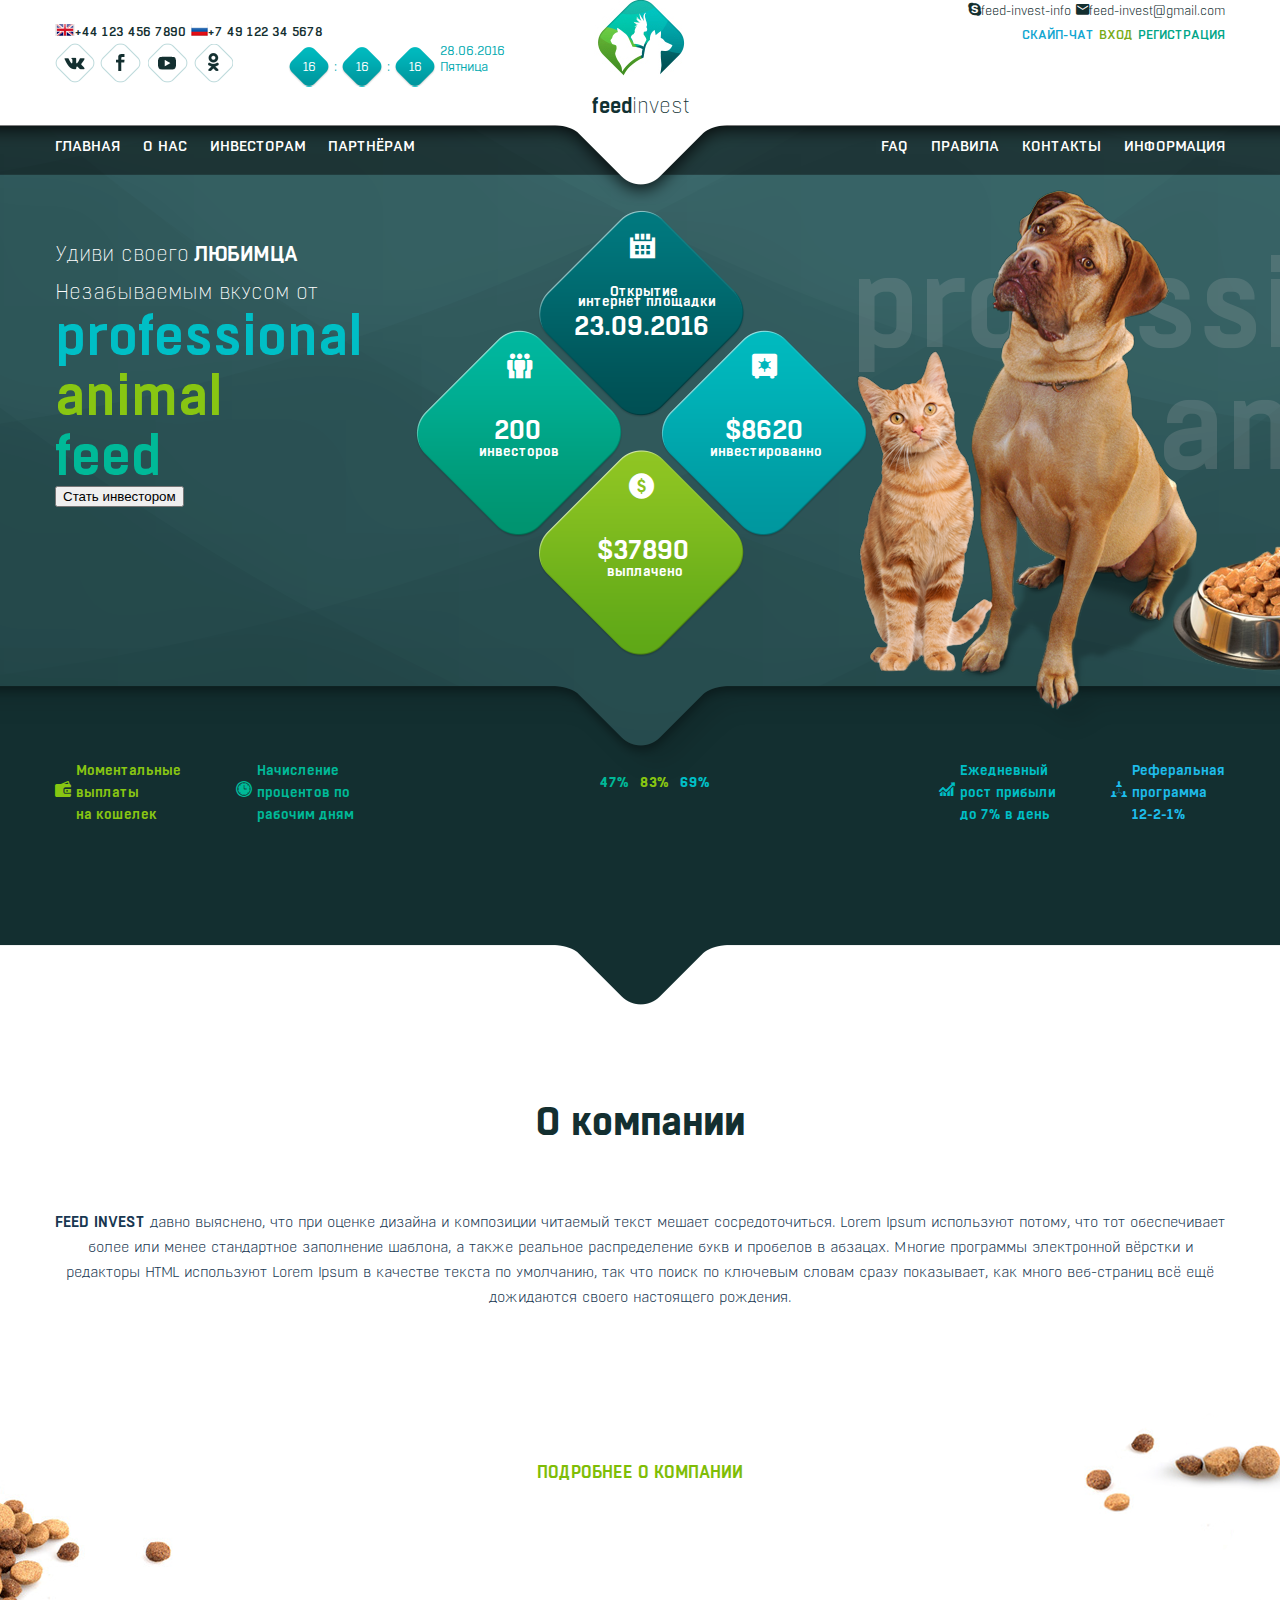
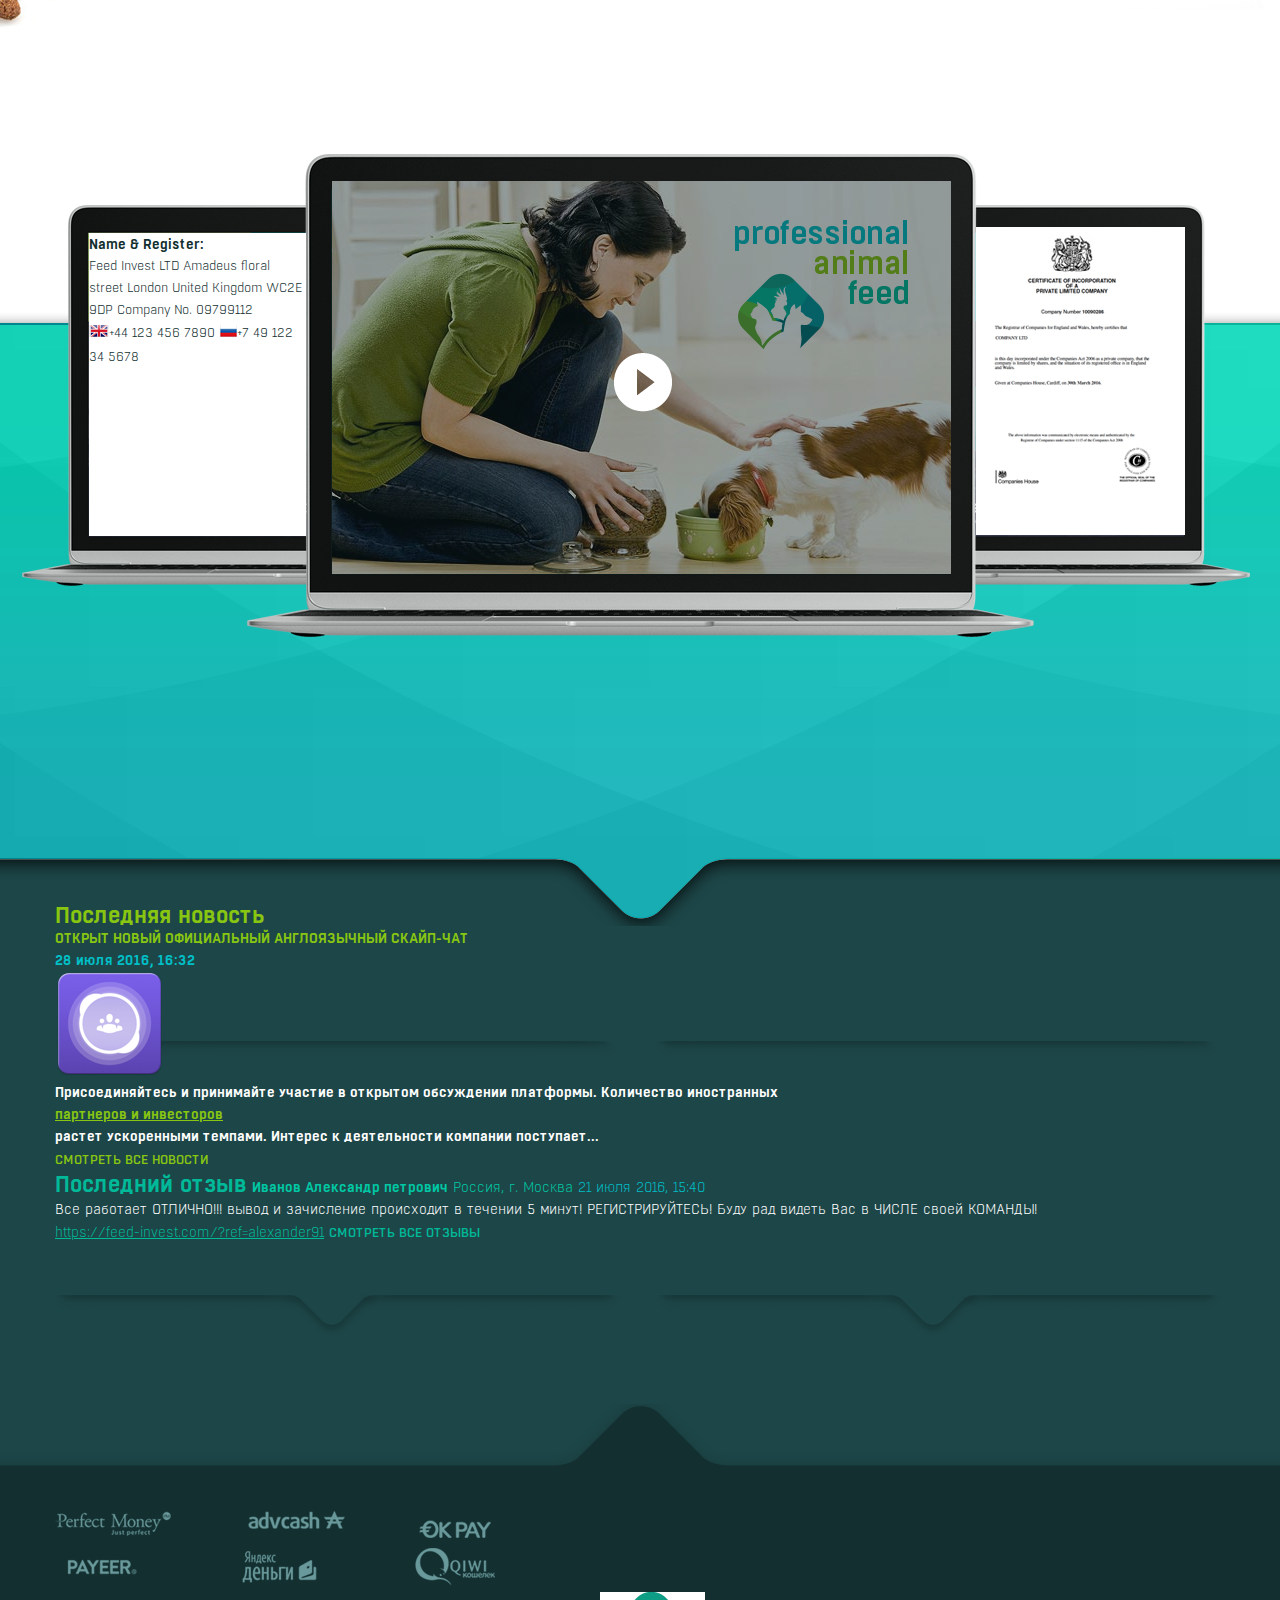
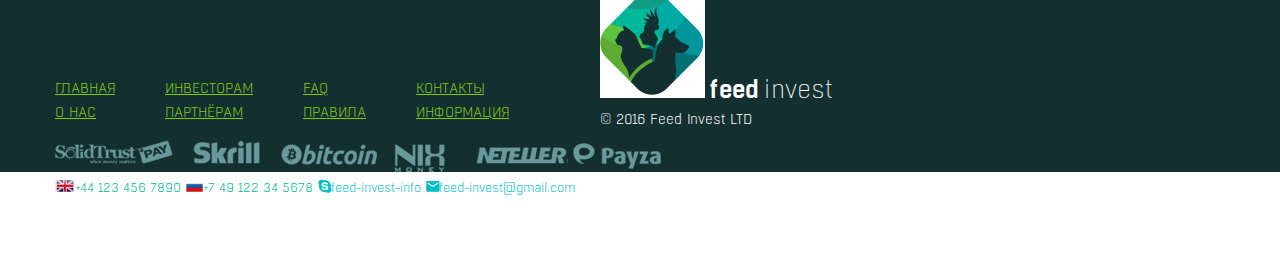
==== main.html @ 6ea27954 "edit png, style.css, main.html" ====
<!DOCTYPE html>
<html lang="ru">
<head>
    <meta charset="UTF-8">
    <title>Главная</title>
    <link rel="stylesheet" href="fonts/stylesheet.css">
    <link rel="stylesheet" href="fonts/icomoon/style.css">
    <link rel="stylesheet" href="css/style.css">
</head>
<body>
<div class="bodyWrap">
    <!--Шапка-->
    <header>
        <div class="backImg" style="background-image: url(img/png/headerback.png)"></div>
        <div class="container">
            <div class="topMenu">
                <div class="left">
                    <div class="contact">
                        <a href="tel:+44 123 456 7890" class="angl"><img src="img/png/lang_03.png" alt="">+44 123 456
                            7890</a>
                        <a href="tel:+7 49 122 34 5678" class="rus"><img src="img/png/lang_05.png" alt="">+7 49 122 34
                            5678</a>
                    </div>
                    <div class="bottom">
                        <div class="social">
                            <a href=""><img src="img/png/widg_03.png" alt="" class="widgVk"></a>
                            <a href=""><img src="img/png/widg_05.png" alt="" class="widgFb"></a>
                            <a href=""><img src="img/png/widg_07.png" alt="" class="widgTube"></a>
                            <a href=""><img src="img/png/widg_09.png" alt="" class="widgOk"></a>
                        </div>
                        <div class="clock">
                            <div class="leftClock">
                                <div class="timeWrapper">
                                    <span>16</span>
                                </div>
                                <span>:</span>
                                <div class="timeWrapper">
                                    <span>16</span>
                                </div>
                                <span>:</span>
                                <div class="timeWrapper">
                                    <span>16</span>
                                </div>
                            </div>
                            <div class="rightClock">
                                <p>28.06.2016</p>
                                <p>Пятница</p>
                            </div>
                        </div>
                        <div class="clear"></div>
                    </div>
                </div>
                <div class="logo">
                    <div class="invisLink">
                        <img src="img/jpeg/logo_header_03.jpg" alt="">
                        <a href="">
                            Главная
                        </a>
                    </div>
                    <p>
                        <span class="fd">feed</span>
                        <span class="inv">invest</span>
                    </p>
                </div>
                <div class="right">
                    <div class="con">
                        <a href="skype:feed-invest-info"><span class="icon-skype"></span>feed-invest-info</a>
                        <a href="email:feed-invest@gmail.com"><span class="icon-email"></span>feed-invest@gmail.com</a>
                    </div>

                    <div class="button">
                        <div class="but1">
                            <a href=""><span class="skyp">СКАЙП-ЧАТ</span></a>
                        </div>
                        <div class="but2">
                            <a href=""><span class="log">ВХОД</span></a>
                        </div>
                        <div class="but3">
                            <a href=""><span class="reg">РЕГИСТРАЦИЯ</span></a>
                        </div>
                    </div>
                </div>
                <div class="clear"></div>
            </div>
            <div class="menu">
                <ul class="menuLeft">
                    <li>
                        <a href="">ГЛАВНАЯ</a>
                    </li>
                    <li>
                        <a href="">О НАС</a>
                    </li>
                    <li>
                        <a href="">ИНВЕСТОРАМ</a>
                    </li>
                    <li>
                        <a href="">ПАРТНЁРАМ</a>
                    </li>
                </ul>
                <ul class="menuRight">
                    <li>
                        <a href="">FAQ</a>
                    </li>
                    <li>
                        <a href="">ПРАВИЛА</a>
                    </li>
                    <li>
                        <a href="">КОНТАКТЫ</a>
                    </li>
                    <li>
                        <a href="">ИНФОРМАЦИЯ</a>
                    </li>
                </ul>
                <div class="clear"></div>
            </div>

        </div>
    </header>
    <!--Блок контента-->
    <div class="content">
        <div class="statistic">
            <div class="backImg1" style="background-image: url(img/png/content_1n.png)"></div>
            <div class="container">
                <div class="label clear">
                    <div class="labelInf">
                        <div class="lab1">
                            <span>Удиви своего</span>
                            <span>ЛЮБИМЦА</span>
                            <p>Незабываемым вкусом от</p>
                        </div>
                        <div class="lab2">
                            <p>professional</p>
                            <p>animal</p>
                            <p>feed</p>
                        </div>
                        <button>Стать инвестором</button>
                        <div class="clear"></div>
                    </div>
                </div>
                <div class="infStat">
                    <div class="open">
                        <span class="icon-calend"></span>
                        <img src="img/png/static2.png" alt="">
                        <span>Открытие</span>
                        <span>интернет площадки</span>
                        <span>23.09.2016</span>

                    </div>


                    <div class="inv">
                        <span class="icon-investor"></span>
                        <img src="img/png/static.png" alt="">
                        <span class="inf1">200</span>
                        <span class="inf2">инвесторов</span>
                    </div>
                    <div class="payinv">
                        <span class="icon-invest"></span>
                        <img src="img/png/static3.png" alt="">
                        <span class="inf1">$8620</span>
                        <span class="inf2">инвестированно</span>
                    </div>
                    <div class="payments1">
                        <span class="icon-paid"></span>
                        <img src="img/png/static4.png" alt="">
                        <span class="inf1">$37890</span>
                        <span class="inf2">выплачено</span>
                    </div>
                </div>

                <div class="clear"></div>

            </div>
            <div class="clear"></div>
        </div>
        <div class="infStat2">
            <div class="backImg2" style="background-image: url(img/png/content_2.png)"></div>
            <div class="container">
                <div class="clear">
                    <div class="infLeft">

                        <div class="infL1">
                            <div class="infIcon">
                                <span class="icon-fastPaid"></span></div>
                            <div class="infText"><p class="mom">Моментальные</p>
                                <p class="mom"> выплаты</p>
                                <p class="mom"> на кошелек</p></div>
                        </div>
                        <div class="infL2">
                            <div class="infIcon">
                                <span class="icon-procent"></span></div>
                            <div class="infText">
                                <p class="proc">Начисление
                                <p class="proc"> процентов по
                                <p class="proc"> рабочим дням</p>
                            </div>
                        </div>
                    </div>
                    <div class="infCentr">
                        <div class="cL">
                            <span class="proc1">47%</span>
                            <img src="" alt="">
                        </div>
                        <div class="cC">
                            <span class="proc2">83%</span>
                            <img src="" alt="">
                        </div>
                        <div class="cR">
                            <span class="proc3">69%</span>
                            <img src="" alt="">
                        </div>
                    </div>
                    <div class="infRight">
                        <div class="infR1">
                            <div class="infIcon">
                                <span class="icon-upMon"></span></div>
                            <div class="infText">
                                <p class="rost">Ежедневный</p>
                                <p class="rost">рост прибыли</p>
                                <p class="rost">до 7% в день</p>
                            </div>
                        </div>

                        <div class="infR2">
                            <div class="infIcon">
                                <span class="icon-referal"></span>
                            </div>
                            <div class="infText">
                                <p class="refProg">Реферальная</p>
                                <p class="refProg">программа</p>
                                <p class="refProg">12-2-1%</p>
                            </div>
                        </div>
                    </div>
                </div>
            </div>
        </div>
        <div class="about">
            <div class="backImg3" style="background-image: url(img/png/content_5.png)"></div>
            <div class="container">

                <div class="infKomp">
                    <div class="infLab">
                        <label class="comp">О компании</label>
                    </div>
                    <div class="infNaz">
                        <span>FEED INVEST</span>
                        <span>давно выяснено, что при оценке дизайна и композиции читаемый текст мешает
                        сосредоточиться. Lorem
                        Ipsum используют потому, что тот обеспечивает более или менее стандартное заполнение
                        шаблона, а
                        также реальное распределение букв и пробелов в абзацах. Многие программы электронной вёрстки
                        и
                        редакторы HTML используют Lorem Ipsum в качестве текста по умолчанию, так что поиск по
                        ключевым
                        словам сразу показывает, как много веб-страниц всё ещё дожидаются своего настоящего
                        рождения. </span>
                    </div>
                    <div class="button">
                        <a href="">ПОДРОБНЕЕ О КОМПАНИИ</a>
                    </div>
                </div>
            </div>
        </div>

        <div class="detail">
            <div class="backImg4" style="background-image: url(img/png/content_3.png)"></div>
            <div class="container">
                <div class="detail1">
                    <div class="detailLeft">
                        <span></span>
                        <span class="nameReg">Name & Register:</span>
                        <p class="nameReg">Feed Invest LTD
                            Amadeus floral street
                            London United Kingdom
                            WC2E 9DP
                            Company No. 09799112</p>
                        <a href="tel:+44 123 456 7890" class="nameReg"><img src="img/png/lang_03.png" alt="">+44 123
                            456
                            7890</a>
                        <a href="tel:+7 49 122 34 5678" class="nameReg"><img src="img/png/lang_05.png" alt="">+7 49
                            122
                            34
                            5678</a>
                    </div>
                    <div class="detailCenter">
                        <img src="img/png/detail_c.png" alt="">
                        <a href=""></a>
                    </div>

                    <div class="detailRight">
                        <img src="img/jpeg/detail_r.jpg" alt="">
                    </div>
                </div>
            </div>
            <a href="" class="licens">ПРОВЕРИТЬ ЛИЦЕНЗИЮ КОМПАНИИ</a>
        </div>
        <div class="newsRev">
            <div class="backImg5" style="background-image: url(img/png/content_4n.png)"></div>
            <div class="container">
                <div class="newsBlock">
                    <div class="news">
                        <div class="news1">
                            <span class="news">Последняя новость</span>
                        </div>
                        <div class="news2">
                            <p class="chate">ОТКРЫТ НОВЫЙ ОФИЦИАЛЬНЫЙ АНГЛОЯЗЫЧНЫЙ СКАЙП-ЧАТ</p>
                        </div>
                        <div class="news3">
                            <span class="date">28 июля 2016, 16:32</span>
                        </div>
                        <div class="news4">
                            <img src="img/png/news_logo.png" alt="">
                            <p class="link">Присоединяйтесь и принимайте участие в открытом обсуждении платформы.
                                Количество
                                иностранных</p>
                            <a href="" class="part">партнеров и инвесторов</a>
                            <p class="link">растет ускоренными темпами. Интерес к деятельности компании поступает...</p>
                        </div>
                        <a href="" class="watchNew">СМОТРЕТЬ ВСЕ НОВОСТИ</a>
                    </div>
                    <div class="reviews">
                        <span class="reviews">Последний отзыв</span>
                        <span class="fio">Иванов Александр петрович</span>
                        <span class="adress">Россия, г. Москва</span>
                        <span class="date">21 июля 2016, 15:40</span>
                        <p class="otz">Все работает ОТЛИЧНО!!! вывод и зачисление происходит
                            в течении 5 минут! РЕГИСТРИРУЙТЕСЬ! Буду рад видеть Вас в ЧИСЛЕ своей КОМАНДЫ!</p>
                        <a href="https://feed-invest.com/?ref=alexander91" class="linkRef">https://feed-invest.com/?ref=alexander91</a>
                        <a href="" class="otz">СМОТРЕТЬ ВСЕ ОТЗЫВЫ</a>
                    </div>
                </div>
            </div>
        </div>
    </div>

    <!--</div>-->
    <!--Подвал-->
    <footer>
        <div class="backimg" style="background-image: url(img/png/footer.png)"></div>
        <div class="container">
            <div class="footerLeft">
                <div class="partnersLeft">
                    <div class="tCell1">
                        <img src="img/png/payment_01.png" alt="">
                        <img src="img/png/payment_03.png" alt="">
                    </div>
                    <div class="tCell2">
                        <img src="img/png/payment_05.png" alt="">
                        <img src="img/png/payment_07.png" alt="">
                    </div>
                    <div class="tCell3">
                        <img src="img/png/payment_09.png" alt="">
                        <img src="img/png/payment_11.png" alt="">
                    </div>
                </div>
                <ul class="menuFooter">
                    <li class="mf1">
                        <ul>
                            <li>
                                <a href="">ГЛАВНАЯ</a>
                            </li>
                            <li>
                                <a href="">О НАС</a>
                            </li>
                        </ul>
                    </li>
                    <li class="mf2">
                        <ul>
                            <li>
                                <a href="">ИНВЕСТОРАМ</a>
                            </li>
                            <li>
                                <a href="">ПАРТНЁРАМ</a>
                            </li>
                        </ul>
                    </li>
                    <li class="mf3">
                        <ul>
                            <li>
                                <a href="">FAQ</a>
                            </li>
                            <li>
                                <a href="">ПРАВИЛА</a>
                            </li>
                        </ul>
                    </li>
                    <li class="mf4">
                        <ul>
                            <li>
                                <a href="">КОНТАКТЫ</a>
                            </li>
                            <li>
                                <a href="">ИНФОРМАЦИЯ</a>
                            </li>
                        </ul>
                    </li>
                </ul>
            </div>
            <div class="footerCenter">
                <div class="logoFooter">
                    <img src="img/jpeg/logo_footer_03.jpg" alt="">
                    <span>feed</span>
                    <span>invest</span>
                </div>
                <div class="socialFooter">
                    <a href=""></a>
                    <a href=""></a>
                    <a href=""></a>
                    <a href=""></a>
                </div>
                <div class="copyright">
                    <span>© 2016 Feed Invest LTD</span>
                </div>
            </div>
            <div class="rightFooter">
                <div class="partnersRight">
                    <img src="img/png/payment_13.png" alt="">
                    <img src="img/png/payment_14.png" alt="">
                    <img src="img/png/payment_15.png" alt="">
                    <img src="img/png/payment_16.png" alt="">
                    <img src="img/png/payment_18.png" alt="">
                    <img src="img/png/payment_19.png" alt="">
                </div>
                <div class="contactFooter">
                    <a href="tel:+44 123 456 7890"><img src="img/png/lang_03.png" alt="">+44 123 456 7890</a>
                    <a href="tel:+7 49 122 34 5678"><img src="img/png/lang_05.png" alt="">+7 49 122 34 5678</a>
                    <a href="skype:feed-invest-info"><span class="icon-skype"></span>feed-invest-info</a>
                    <a href="email:feed-invest@gmail.com"><span class="icon-email"></span>feed-invest@gmail.com</a>
                </div>
            </div>
        </div>

    </footer>
</div>
</div>
</body>
</html>
---- fonts/stylesheet.css ----
@font-face {
    font-family: 'Boxed';
    src: url('BoxedRegular-Bold.eot');
    src: url('BoxedRegular-Bold.eot?#iefix') format('embedded-opentype'),
        url('BoxedRegular-Bold.woff') format('woff'),
        url('BoxedRegular-Bold.ttf') format('truetype'),
        url('BoxedRegular-Bold.svg#BoxedRegular-Bold') format('svg');
    font-weight: bold;
    font-style: normal;
}

@font-face {
    font-family: 'Boxed';
    src: url('BoxedMedium.eot');
    src: url('BoxedMedium.eot?#iefix') format('embedded-opentype'),
        url('BoxedMedium.woff') format('woff'),
        url('BoxedMedium.ttf') format('truetype'),
        url('BoxedMedium.svg#BoxedMedium') format('svg');
    font-weight: 500;
    font-style: normal;
}

@font-face {
    font-family: 'Boxed';
    src: url('BoxedSemibold.eot');
    src: url('BoxedSemibold.eot?#iefix') format('embedded-opentype'),
        url('BoxedSemibold.woff') format('woff'),
        url('BoxedSemibold.ttf') format('truetype'),
        url('BoxedSemibold.svg#BoxedSemibold') format('svg');
    font-weight: 600;
    font-style: normal;
}

@font-face {
    font-family: 'Boxed';
    src: url('BoxedExtralight.eot');
    src: url('BoxedExtralight.eot?#iefix') format('embedded-opentype'),
        url('BoxedExtralight.woff') format('woff'),
        url('BoxedExtralight.ttf') format('truetype'),
        url('BoxedExtralight.svg#BoxedExtralight') format('svg');
    font-weight: 200;
    font-style: normal;
}

@font-face {
    font-family: 'Boxed Book';
    src: url('BoxedBook.eot');
    src: url('BoxedBook.eot?#iefix') format('embedded-opentype'),
        url('BoxedBook.woff') format('woff'),
        url('BoxedBook.ttf') format('truetype'),
        url('BoxedBook.svg#BoxedBook') format('svg');
    font-weight: normal;
    font-style: normal;
}

@font-face {
    font-family: 'Boxed';
    src: url('BoxedLight.eot');
    src: url('BoxedLight.eot?#iefix') format('embedded-opentype'),
        url('BoxedLight.woff') format('woff'),
        url('BoxedLight.ttf') format('truetype'),
        url('BoxedLight.svg#BoxedLight') format('svg');
    font-weight: 300;
    font-style: normal;
}
---- fonts/icomoon/style.css ----
@font-face {
  font-family: 'icomoon';
  src:  url('fonts/icomoon.eot?129jql');
  src:  url('fonts/icomoon.eot?129jql#iefix') format('embedded-opentype'),
    url('fonts/icomoon.ttf?129jql') format('truetype'),
    url('fonts/icomoon.woff?129jql') format('woff'),
    url('fonts/icomoon.svg?129jql#icomoon') format('svg');
  font-weight: normal;
  font-style: normal;
}

[class^="icon-"], [class*=" icon-"] {
  /* use !important to prevent issues with browser extensions that change fonts */
  font-family: 'icomoon' !important;
  speak: none;
  font-style: normal;
  font-weight: normal;
  font-variant: normal;
  text-transform: none;
  line-height: 1;

  /* Better Font Rendering =========== */
  -webkit-font-smoothing: antialiased;
  -moz-osx-font-smoothing: grayscale;
}

.icon-email:before {
  content: "\e900";
}
.icon-skype:before {
  content: "\e901";
}
.icon-login:before {
  content: "\e902";
  color: #fff;
}
.icon-reg:before {
  content: "\e903";
  color: #fff;
}
.icon-skype2:before {
  content: "\e904";
  color: #fff;
}
.icon-investor:before {
  content: "\e905";
  color: #fff;
}
.icon-invest:before {
  content: "\e906";
  color: #fff;
}
.icon-calend:before {
  content: "\e907";
  color: #fff;
}
.icon-paid:before {
  content: "\e908";
  color: #fff;
}
.icon-referal:before {
  content: "\e909";
  color: #1ebcea;
}
.icon-upMon:before {
  content: "\e90a";
  color: #00bfc6;
}
.icon-fastPaid:before {
  content: "\e90b";
  color: #88c612;
}
.icon-procent:before {
  content: "\e90c";
  color: #00b998;
}
---- css/style.css ----
* {
    box-sizing: border-box;
}

body {
    margin: 0 auto;
    font-family: "Boxed";
}

h1, h2, h3, h4, h5, h6, p {
    margin: 0;
}

ul {
    margin: 0;
    padding: 0;
    list-style-type: none;
}

.container {
    width: 1200px;
    margin: 0 auto;
    padding: 0 15px;
    position: relative;
}


header .backImg {
    width: 1920px;
    height: 206px;
    position: absolute;
    top: 0px;
    left: 50%;
    margin-left: -960px;
    z-index: -1;
}

header {
    position: relative;
    z-index: 1;
}

.bodyWrap {
    overflow: hidden;
}

header .left {
    float: left;
    display: inline-block;
    max-width: 450px;
    width: 100%;
}

.clear {
    clear: both;
}

header .left .contact {

    margin-top: 21px;
}

header .left .contact a {
    font-size: 13px;
    line-height: 22px;
    color: #132f30;
    text-decoration-line: none;

}

header .left .contact a img {
    vertical-align: baseline;
}

header .left .social {
    float: left;
}

header .left .social a {
    display: inline-block;
}

header .left .clock {
    font-size: 13px;
    line-height: 16px;
    font-family: "Boxed Book";
    color: #00a9af;
    float: right;

}

header .left .clock .leftClock, header .left .clock .rightClock {
    display: inline-block;
}

header .left .clock .leftClock .timeWrapper {
    width: 42px;
    height: 40px;
    background-repeat: no-repeat;
    background-position: center;
    background-size: auto;
    text-align: center;
    display: inline-block;
}

header .left .clock .leftClock .timeWrapper {
    background: url("../img/png/time_01.png");
}

header .left .clock .leftClock .timeWrapper span {
    color: white;
    line-height: 40px;
}

header .logo {
    position: absolute;
    margin: 0 auto;
    left: 0;
    right: 0;
    width: 200px;
    text-align: center;

}

header .logo a {
    text-decoration: none;
    display: block;
}

/*header .logo + span {*/
/*float: left;*/
/*width: calc(100% - 544px);*/
/*padding: 0 10px 90px;*/
/*}*/

header .logo p span.fd {
    font-size: 21px;
    line-height: 26px;
    color: #113132;
    font-weight: 600;
    margin-right: -5px;
}

header .logo p span.inv {
    font-size: 21px;
    line-height: 26px;
    color: #113132;
    font-weight: 200;
}

header .logo .invisLink {
    position: relative;
    z-index: 1;
}

header .logo .invisLink > a {
    position: absolute;
    display: block;
    left: 0;
    top: 0;
    width: 100%;
    height: 100%;
    overflow: hidden;
    text-indent: 200%;
    white-space: nowrap;
}

header .right {
    float: right;
    display: inline-block;
    text-align: right;
}


header .right .con a {
    font-size: 13px;
    line-height: 22px;
    color: #132f30;
    font-weight: 300;
    text-decoration: none;
}

header .right .button div {
    display: inline-block;
}

header .button a {
    text-decoration: none;
}

header .button span.skyp {
    font-size: 13px;
    line-height: 26px;
    color: #11a6d1;
    font-weight: 500;

}

header .button span.log {
    font-size: 13px;
    line-height: 26px;
    color: #79ab19;
    font-weight: 500;
}

header .button span.reg {
    font-size: 13px;
    line-height: 26px;
    color: #00a688;
    font-weight: 500;
}

header .menu {
    margin-top: 45px;
}

header .menu .menuLeft a {
    display: block;
}

header .menuLeft {
    float: left;
    display: inline-block;
}

header .menuLeft li {
    display: inline-block;
    margin-right: 18px;
}

header .menuLeft li a {
    font-size: 15px;
    line-height: 26px;
    color: #ffffff;
    font-weight: 500;
    text-decoration: none;
}

header .menuRight {
    float: right;
    display: inline-block;
}

header .menuRight li {
    display: inline-block;
    margin-left: 18px;
}

header .menuRight li a {
    font-size: 15px;
    line-height: 26px;
    color: #ffffff;
    font-weight: 500;
    text-decoration: none;
}

.content .statistic .backImg1 {
    width: 1920px;
    height: 634px;
    position: absolute;
    top: -33px;
    left: 50%;
    margin-left: -960px;
    z-index: -2;
    filter: drop-shadow(15px 15px 10px rgba(0, 0, 0, 0.10));
}

.content .statistic {
    position: relative;
    z-index: -1;
    height: 600px;
}

.content .label .clear {
    clear: both;
}

.content .labelInf {
    width: 25%;
    float: left;
    margin: 70px 0 0 0;

}

.content .label .lab1 span:nth-child(1) {
    font-size: 21px;
    line-height: 50px;
    color: #ffffff;
    font-weight: 200;
}

.content .label .lab1 span:nth-child(2) {
    font-size: 21px;
    line-height: 50px;
    color: #ffffff;
    font-weight: 600;
}

.content .label .lab1 p:nth-child(3) {
    font-size: 21px;
    line-height: 27px;
    color: #ffffff;
    font-weight: 200;
}

.content .label .lab2 p:nth-child(1) {
    font-size: 55px;
    line-height: 60px;
    color: #00bfc6;
    font-weight: 600;
}

.content .label .lab2 p:nth-child(2) {
    font-size: 55px;
    line-height: 60px;
    color: #88c612;
    font-weight: 600;
}

.content .label .lab2 p:nth-child(3) {
    font-size: 55px;
    line-height: 60px;
    color: #00b998;
    font-weight: 600;

}


.content .label .labelInf button {
    position: center;
}

.content .infStat {
    position: relative;
    text-align: center;
    top: 30px;
    right: 2px;

}

.content .infStat .open span:nth-child(1) {
    top: 15px;
    left: 82px;
    text-align: center;
    display: block;
    margin: 10px;
    position: absolute;
    font-size: 25px;
}


.content .infStat .open span:nth-child(3) {
    color: #ffffff;
    font-size: 14px;
    line-height: 24px;
    font-weight: 600;
    top: 60px;
    left: 62px;
    display: block;
    margin: 10px;
    position: absolute;
}

.content .infStat .open span:nth-child(4) {
    color: #ffffff;
    font-size: 14px;
    line-height: 24px;
    font-weight: 600;
    top: 70px;
    left: 30px;
    display: block;
    margin: 10px;
    position: absolute;
}


.content .infStat .open span:nth-child(5) {
    color: #ffffff;
    font-size: 27px;
    line-height: 33px;
    font-weight: 600;
    top: 100px;
    left: 36px;
    margin: 0 auto;
    display: block;
    position: absolute;
}

.content .infStat .inv span:nth-child(1) {
    top: 15px;
    left: 82px;
    text-align: center;
    display: block;
    margin: 10px;
    position: absolute;
    font-size: 25px;
}


.content .infStat .inv span:nth-child(3) {
    color: #ffffff;
    font-size: 27px;
    line-height: 33px;
    font-weight: 600;
    top: 74px;
    left: 69px;
    display: block;
    margin: 10px;
    position: absolute;
}

.content .infStat .inv span:nth-child(4) {
    color: #ffffff;
    font-size: 14px;
    line-height: 24px;
    font-weight: 600;
    top: 100px;
    left: 54px;
    display: block;
    margin: 10px;
    position: absolute;
}

.content .infStat .payinv span:nth-child(1) {
    top: 15px;
    left: 82px;
    text-align: center;
    display: block;
    margin: 10px;
    position: absolute;
    font-size: 25px;
}


.content .infStat .payinv span:nth-child(3) {
    color: #ffffff;
    font-size: 27px;
    line-height: 33px;
    font-weight: 600;
    top: 74px;
    left: 55px;
    display: block;
    margin: 10px;
    position: absolute;
}

.content .infStat .payinv span:nth-child(4) {
    color: #ffffff;
    font-size: 14px;
    line-height: 24px;
    font-weight: 600;
    top: 100px;
    left: 40px;
    display: block;
    margin: 10px;
    position: absolute;
}

.content .infStat .payments1 span:nth-child(1) {
    top: 15px;
    left: 82px;
    text-align: center;
    display: block;
    margin: 10px;
    position: absolute;
    font-size: 25px;
}


.content .infStat .payments1 span:nth-child(3) {
    color: #ffffff;
    font-size: 27px;
    line-height: 33px;
    font-weight: 600;
    top: 74px;
    left: 50px;
    display: block;
    margin: 10px;
    position: absolute;
}

.content .infStat .payments1 span:nth-child(4) {
    color: #ffffff;
    font-size: 14px;
    line-height: 24px;
    font-weight: 600;
    top: 100px;
    left: 60px;
    display: block;
    margin: 10px;
    position: absolute;
}

.content .infStat .open {
    position: absolute;
    margin: 0 auto;
    left: 0;
    right: 0;
    top: 20px;
    width: 200px;

}

.content .infStat .inv {
    position: absolute;
    margin: 0 auto;
    left: 0;
    right: 246px;
    width: 200px;
    top: 140px;
}

.content .infStat .payments1 {
    position: absolute;
    margin: 0 auto;
    left: 0;
    right: 2.5px;
    width: 200px;
    top: 260px;
    text-align: center;
}

.content .infStat .payinv {
    position: absolute;
    margin: 0 auto;
    left: 243px;
    right: 0;
    width: 200px;
    top: 140px;
    text-align: center;
}


.content .infStat2 .backImg2 {
    width: 1920px;
    height: 320px;
    position: absolute;
    top: -74px;
    left: 50%;
    margin-left: -960px;
    z-index: -3;
}

.content .infStat2 {
    position: relative;
    z-index: -2;
    height: 300px;
}

.content .infLeft {
    float: left;
}


.content .infLeft p.mom {
    font-size: 14px;
    line-height: 22px;
    font-weight: 600;
    color: #88c612;
}

.content .infLeft .infL1 {
    margin-right: 50px;
    display: inline-block;
    vertical-align: middle;
}

.content .infLeft .infL2 {
    margin-right: 50px;
    display: inline-block;
    vertical-align: middle;
}

.content .infIcon {
    display: inline-block;
}

.content .infText {
    display: inline-block;
    vertical-align: middle;
}

.content .infLeft p.proc {
    font-size: 14px;
    line-height: 22px;
    font-weight: 600;
    color: #00b998;
}

.content .infCentr {
    float: left;
    margin-left: 196px;
}

.content .infCentr span.proc1 {
    font-size: 14px;
    line-height: 46px;
    font-weight: 700;
    color: #00b998;
}

.content .infCentr span.proc2 {
    font-size: 14px;
    line-height: 46px;
    font-weight: 700;
    color: #88c612;
}

.content .infCentr span.proc3 {
    font-size: 14px;
    line-height: 46px;
    font-weight: 700;
    color: #00bfc6;
}

.content .infCentr .cL, .cC, .cR {
    display: inline-block;
}

.content .infRight .infR1, .infR2 {
    display: inline-block;
    margin-left: 50px;
}

.content .infRight {
    float: right;

}

.content .infRight p.rost {
    font-size: 14px;
    line-height: 22px;
    font-weight: 600;
    color: #00bfc6;
}

.content .infRight p.refProg {
    font-size: 14px;
    line-height: 22px;
    font-weight: 600;
    color: #1ebcea;
}

.content .about .backImg3 {
    width: 1920px;
    height: 701px;
    position: absolute;
    top: 0px;
    left: 50%;
    margin-left: -960px;
    z-index: -3;
}

.content .about {
    position: relative;
    z-index: -2;
    height: 695px;
}

.content .detail .backImg4 {
    width: 1920px;
    height: 772px;
    position: absolute;
    top: 0px;
    left: 50%;
    margin-left: -960px;
    z-index: -3;
}

.content .detail {
    position: relative;
    z-index: -2;
    height: 750px;
}

.content .detail .detailCenter {
    position: absolute;
    top: 27px;
    left: 277px;
}

.content .detail .detailRight {
    position: absolute;
    background-color: #ffffff;
    left: 921px;
    height: 308px;
    width: 209px;
    top: 73px;
}

.content .infKomp {
    text-align: center;
}

.content .infKomp .infLab {
    padding: 50px 0 0 0;
}

.content .infKomp .infNaz {
    padding: 70px 0 0 0;
}


.content .infKomp .infLab label {
    font-size: 39px;
    line-height: 25px;
    font-weight: 700;
    color: #132f30;
}

.content .infKomp .infNaz span:nth-child(2) {
    font-size: 15px;
    line-height: 25px;
    font-weight: 300;
    color: #183751;
}

.content .infKomp .infNaz span:nth-child(1) {
    font-size: 15px;
    line-height: 25px;
    font-weight: 600;
    color: #183751;
}

.content .infKomp .button {
    padding: 150px 0 0 0;
}

.content .infKomp .button a {
    font-size: 17px;
    line-height: 26px;
    font-weight: 600;
    text-decoration: none;
    color: #7fbd07;

}

.content .detail .detail1 {
    position: relative;
}

.content .detail .detail1 .detailLeft {
    background-color: #ffffff;
    width: 217px;
    height: 303px;
    position: absolute;
    top: 79px;
    left: 34px;
    text-align: left;
}


.content .detail span.nameReg {
    font-size: 14px;
    line-height: 22px;
    font-weight: 600;
    color: #132f30;
}

.content .detail p.nameReg {
    font-size: 13px;
    line-height: 22px;
    font-weight: 300;
    color: #132f30;
}

.content .detail a.nameReg {
    font-size: 13px;
    line-height: 24px;
    font-weight: 300;
    color: #132f30;
    text-decoration: none;
}

.content a.licens {
    font-size: 17px;
    line-height: 26px;
    font-weight: 600;
    color: #ffffff;
    text-decoration: none;
}

.content .newsRev .backImg5 {
    width: 1920px;
    height: 607px;
    position: absolute;
    top: -45px;
    left: 50%;
    margin-left: -960px;
    z-index: -4;
}

.content .newsRev {
    position: relative;
    z-index: -3;
    height: 600px;
}

.content .newsBlock span.news {
    font-size: 23px;
    line-height: 22px;
    font-weight: 600;
    color: #88c612;
}

.content .newsBlock p.chate {
    font-size: 14px;
    line-height: 22px;
    font-weight: 600;
    color: #88c612;
}

.content .newsBlock span.date {
    font-size: 14px;
    line-height: 22px;
    font-weight: 600;
    color: #00bfc6;
}

.content .newsBlock p.link {
    font-size: 14px;
    line-height: 22px;
    font-weight: 600;
    color: #ffffff;
}

.content .newsBlock a.part {
    font-size: 14px;
    line-height: 22px;
    font-weight: 600;
    color: #88c612;
}

.content .newsBlock a.watchNew {
    font-size: 13px;
    line-height: 26px;
    font-weight: 500;
    text-decoration: none;
    color: #88c612;
}

.content .reviews span.reviews {
    font-size: 23px;
    line-height: 22px;
    font-weight: 600;
    color: #00b998;
}

.content .reviews span.fio {
    font-size: 14px;
    line-height: 22px;
    font-weight: 600;
    color: #00c8a4;
}

.content .reviews span.adress {
    font-size: 14px;
    line-height: 22px;
    font-weight: 300;
    color: #00c8a4;
}

.content .reviews span.date {
    font-size: 14px;
    line-height: 22px;
    font-weight: 300;
    color: #00bfc6;
}

.content .reviews p.otz {
    font-size: 14px;
    line-height: 22px;
    font-weight: 300;
    color: #ffffff;
}

.content .reviews a.linkRef {
    font-size: 14px;
    line-height: 22px;
    font-weight: 300;
    color: #00b998;
}

.content .reviews a.otz {
    font-size: 13px;
    line-height: 26px;
    font-weight: 500;
    text-decoration: none;
    color: #00b998;
}

footer .partnersLeft {
    display: block;

}

footer .menuRight {
    display: block;
}

.menuRight li.mf1 {
    float: left;
    width: 25%;
}

.menuRight li.mf2 {
    float: left;
    width: 25%;
}

.menuRight li.mf3 {
    float: left;
    width: 25%;
}

.menuRight li.mf4 {
    float: left;
    width: 25%;
}

footer .backimg {
    width: 1920px;
    height: 368px;
    position: absolute;
    top: -100px;
    left: 50%;
    margin-left: -960px;
    z-index: -2;
}

footer {
    position: relative;
    z-index: 1;
    height: 358px;
}

footer .footerLeft {
    display: inline-block;
    width: 0px;
}

footer .footerLeft .partnersLeft {
    display: table;
    width: 33%;
}

footer .tCell1 {
    display: table-cell;

    padding: 0 65px 0 0;
}

footer .tCell2 {
    display: table-cell;
    width: 33%;
    padding: 0 65px 0 0;
}

footer .tCell3 {
    display: table-cell;
    width: 33%;

}

footer .menuFooter {
    text-align: left;
    display: table;
    width: 33%;
    margin-top: 84px;
}

footer .menuFooter .mf1 {
    display: table-cell;
    padding-right: 50px;
}

footer .menuFooter .mf2 {
    display: table-cell;
    padding-right: 50px;
}
footer .menuFooter .mf3 {
    display: table-cell;
    padding-right: 50px;
}
footer .menuFooter .mf4 {
    display: table-cell;

}

footer .footerCenter {
    display: inline-block;
    margin-left: 540px;
}

footer .rightFooter {
    
}

footer .menuFooter a {
    font-size: 14px;
    line-height: 24px;
    font-weight: 300;
    color: #88c612;
}

footer .logoFooter span:nth-child(2) {
    font-size: 25px;
    line-height: 31px;
    font-weight: 600;
    color: #ffffff;
}

footer .logoFooter span:nth-child(3) {
    font-size: 25px;
    line-height: 31px;
    font-weight: 200;
    color: #ffffff;
}

footer .copyright span {
    font-size: 14px;
    line-height: 26px;
    font-weight: 300;
    color: #ffffff;
}

footer .contactFooter a:nth-child(1) {
    font-size: 13px;
    line-height: 24px;
    font-weight: 300;
    text-decoration: none;
    color: #00b998;
}

footer .contactFooter a:nth-child(2) {
    font-size: 13px;
    line-height: 24px;
    font-weight: 300;
    text-decoration: none;
    color: #00b998;
}

footer .contactFooter a:nth-child(3) {
    font-size: 13px;
    line-height: 24px;
    font-weight: 300;
    text-decoration: none;
    color: #00bfc6;
}

footer .contactFooter a:nth-child(4) {
    font-size: 13px;
    line-height: 24px;
    font-weight: 300;
    text-decoration: none;
    color: #00bfc6;
}
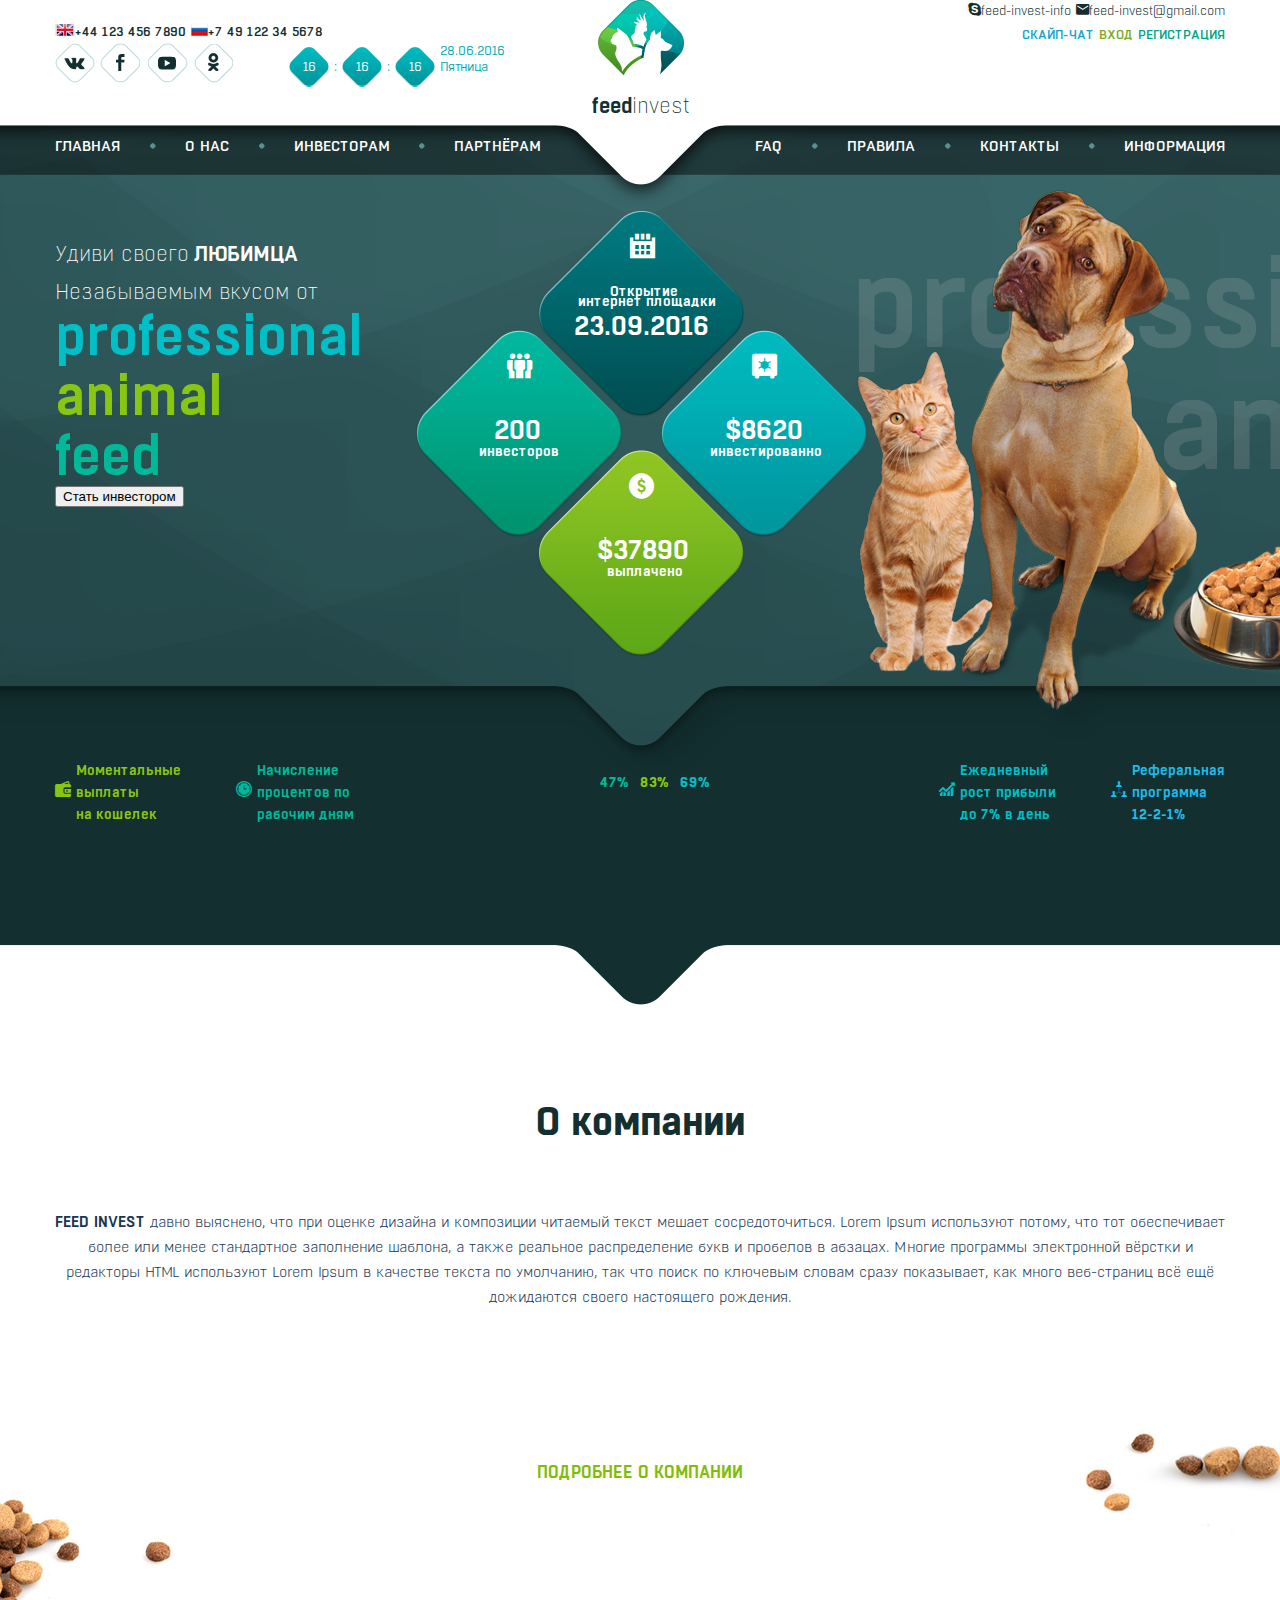
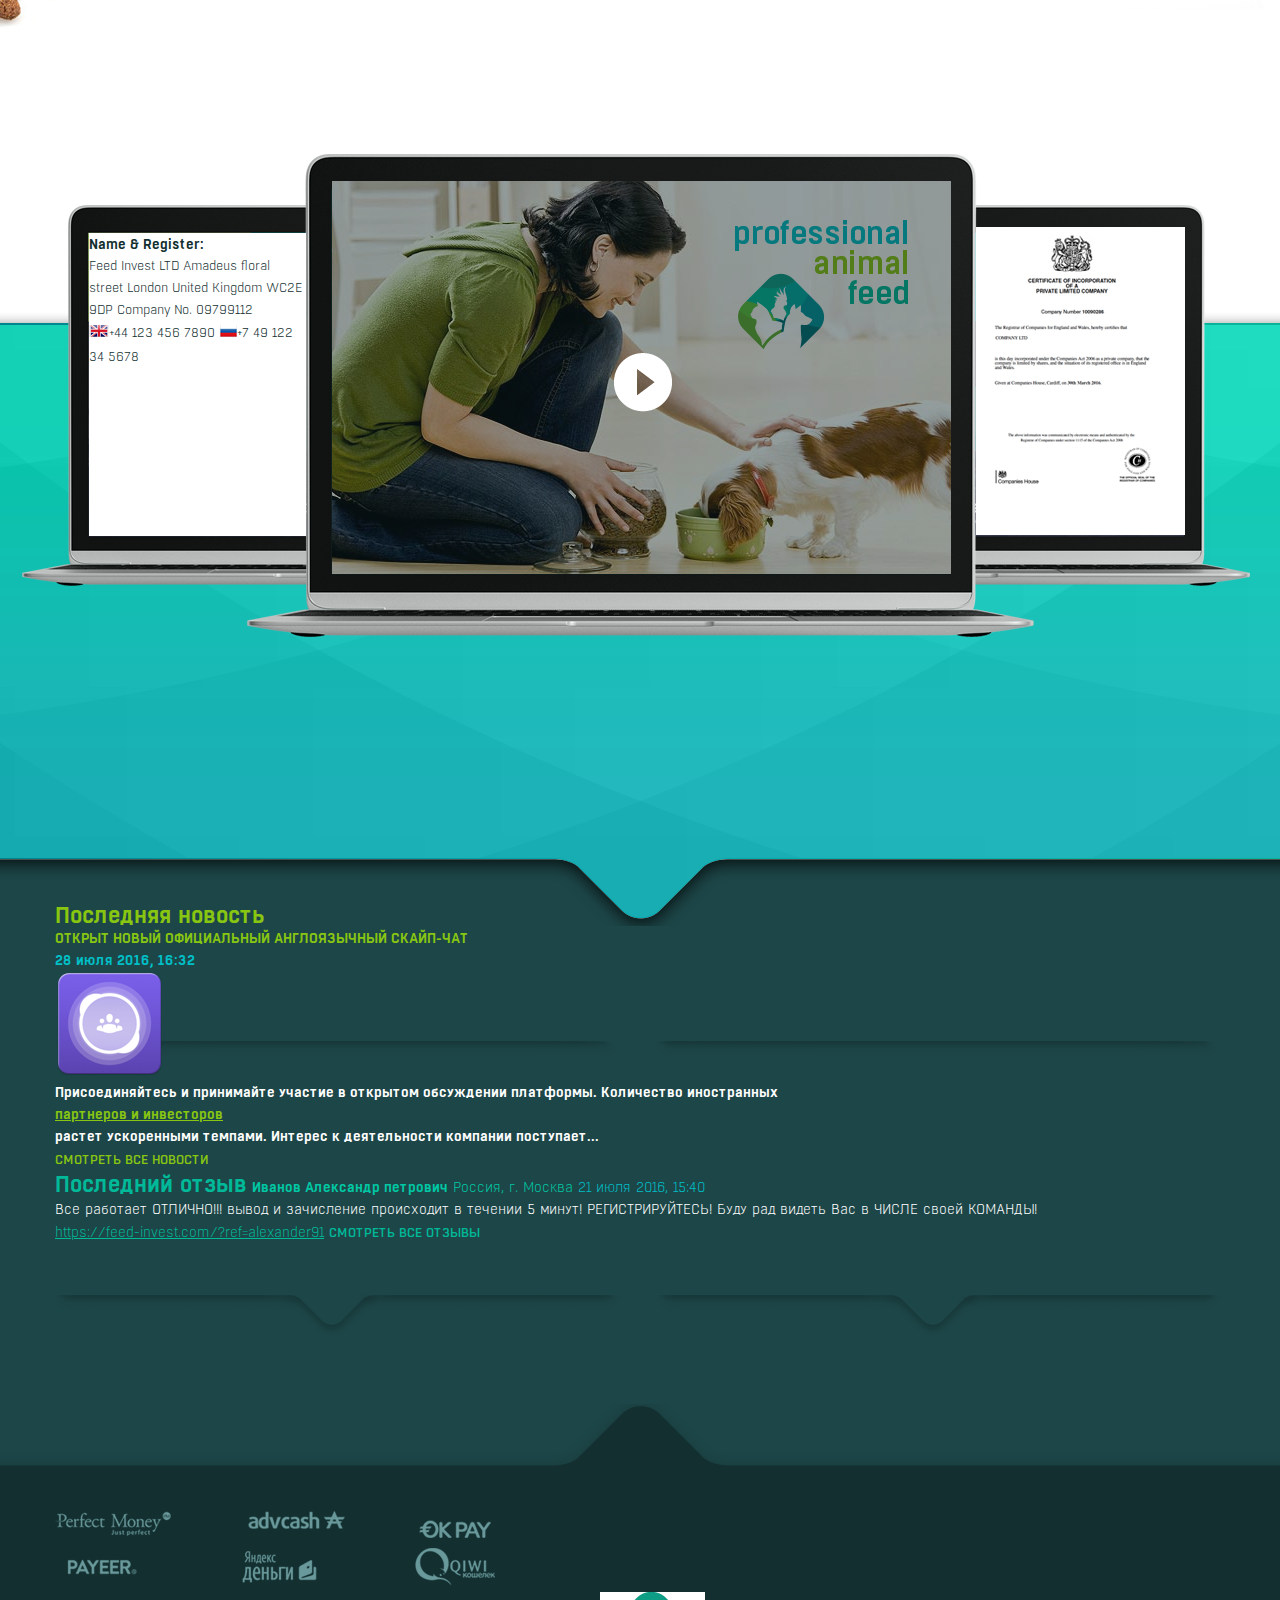
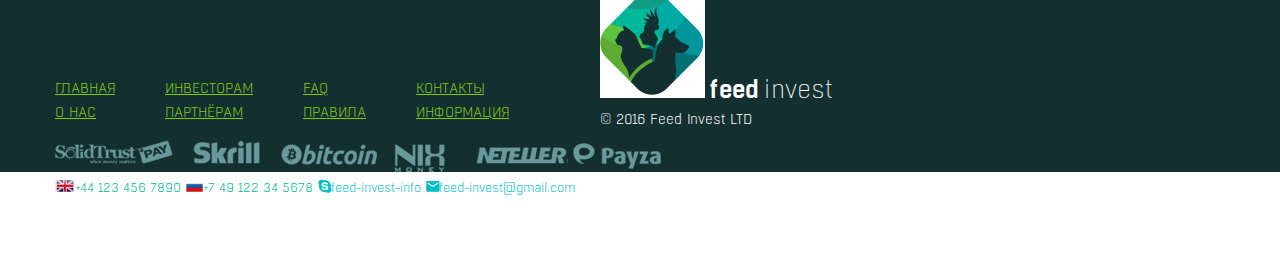
==== commit 574eeda2: "Edit pseudo" ====
--- a/main.html
+++ b/main.html
@@ -85,15 +85,19 @@
             <div class="menu">
                 <ul class="menuLeft">
                     <li>
+
                         <a href="">ГЛАВНАЯ</a>
                     </li>
                     <li>
+                        <span class="pseudo"></span>
                         <a href="">О НАС</a>
                     </li>
                     <li>
+                        <span class="pseudo"></span>
                         <a href="">ИНВЕСТОРАМ</a>
                     </li>
                     <li>
+                        <span class="pseudo"></span>
                         <a href="">ПАРТНЁРАМ</a>
                     </li>
                 </ul>
@@ -102,12 +106,15 @@
                         <a href="">FAQ</a>
                     </li>
                     <li>
+                        <span class="pseudo"></span>
                         <a href="">ПРАВИЛА</a>
                     </li>
                     <li>
+                        <span class="pseudo"></span>
                         <a href="">КОНТАКТЫ</a>
                     </li>
                     <li>
+                        <span class="pseudo"></span>
                         <a href="">ИНФОРМАЦИЯ</a>
                     </li>
                 </ul>
--- a/css/style.css
+++ b/css/style.css
@@ -225,7 +225,20 @@
 
 header .menuLeft li {
     display: inline-block;
-    margin-right: 18px;
+    margin-right: 60px;
+}
+
+header .menu ul li span {
+    content: '';
+    display: block;
+    width: 6px;
+    height: 6px;
+    background-image: url(../img/png/pseudo_02.png);
+    background-repeat: no-repeat;
+    position: absolute;
+    bottom: 10px;
+    margin-left: -35px;
+
 }
 
 header .menuLeft li a {
@@ -243,7 +256,7 @@
 
 header .menuRight li {
     display: inline-block;
-    margin-left: 18px;
+    margin-left: 60px;
 }
 
 header .menuRight li a {
@@ -978,10 +991,12 @@
     display: table-cell;
     padding-right: 50px;
 }
+
 footer .menuFooter .mf3 {
     display: table-cell;
     padding-right: 50px;
 }
+
 footer .menuFooter .mf4 {
     display: table-cell;
 
@@ -993,7 +1008,7 @@
 }
 
 footer .rightFooter {
-    
+
 }
 
 footer .menuFooter a {
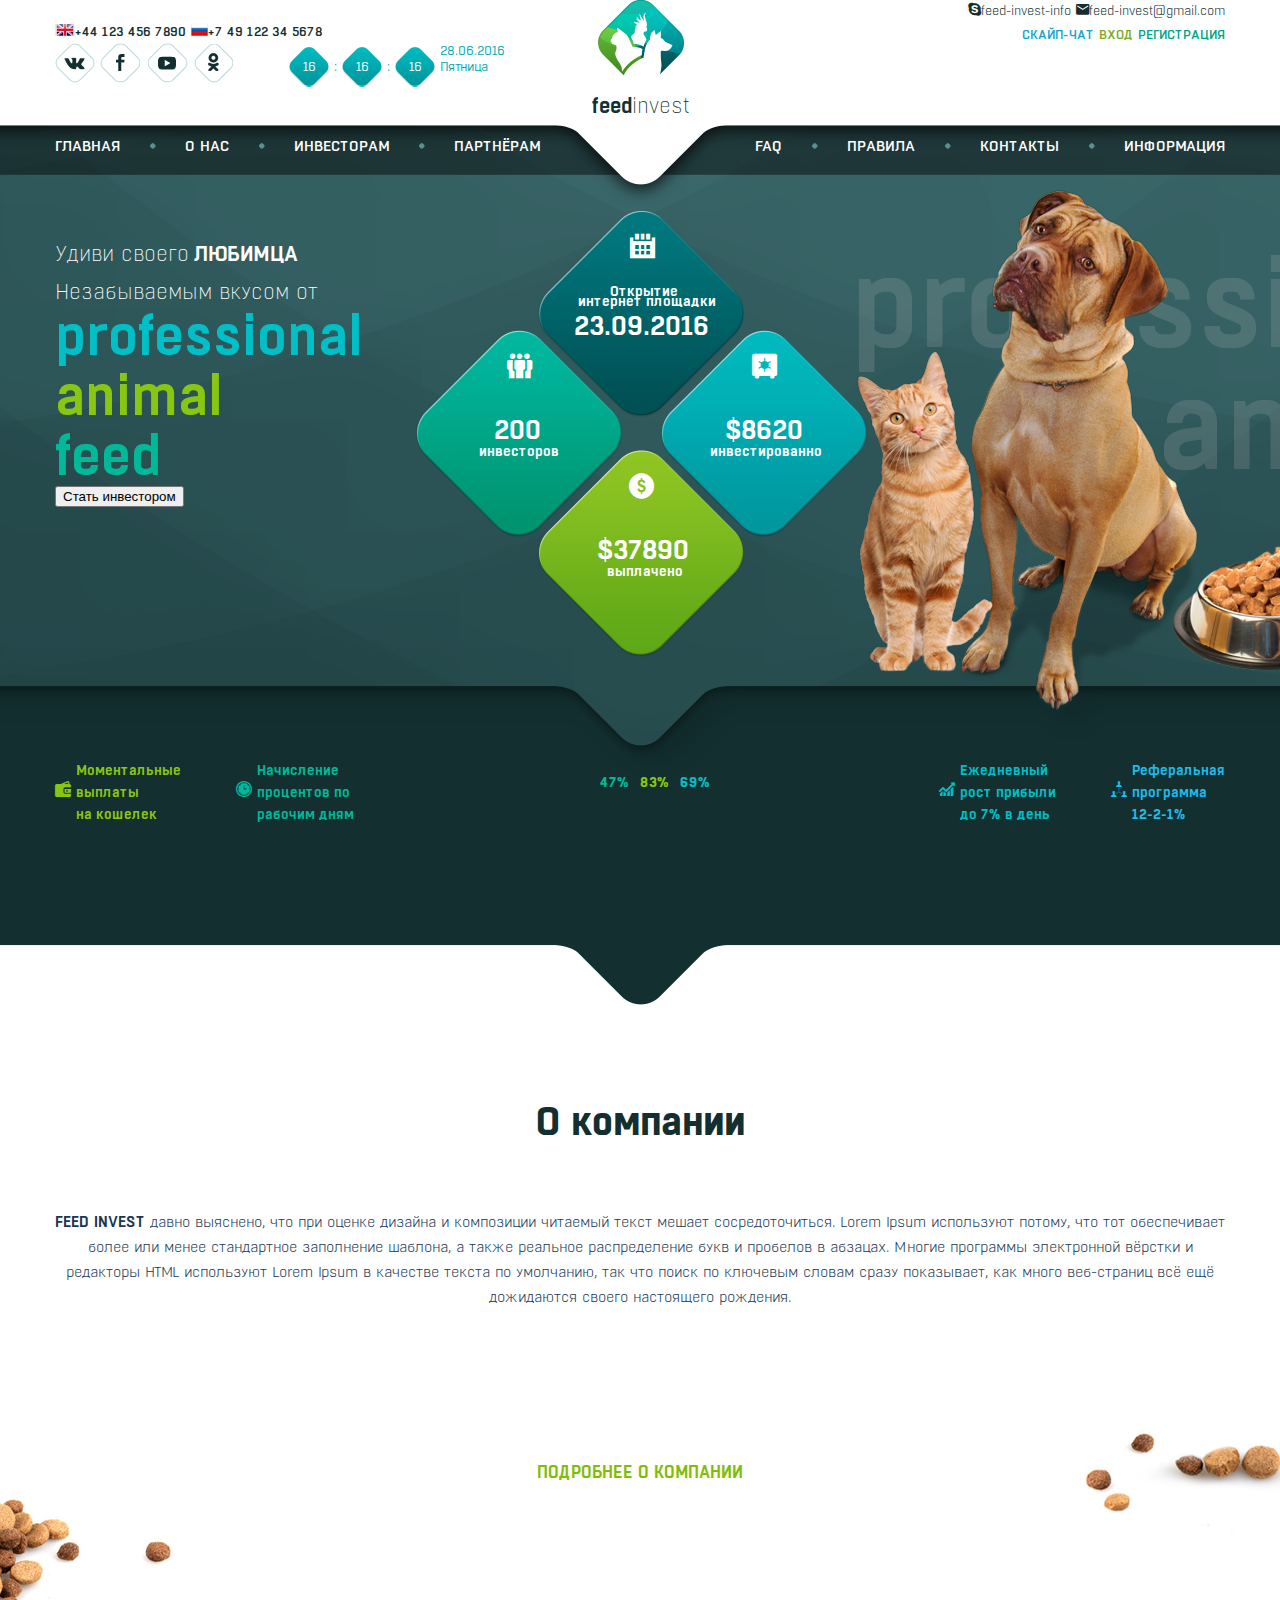
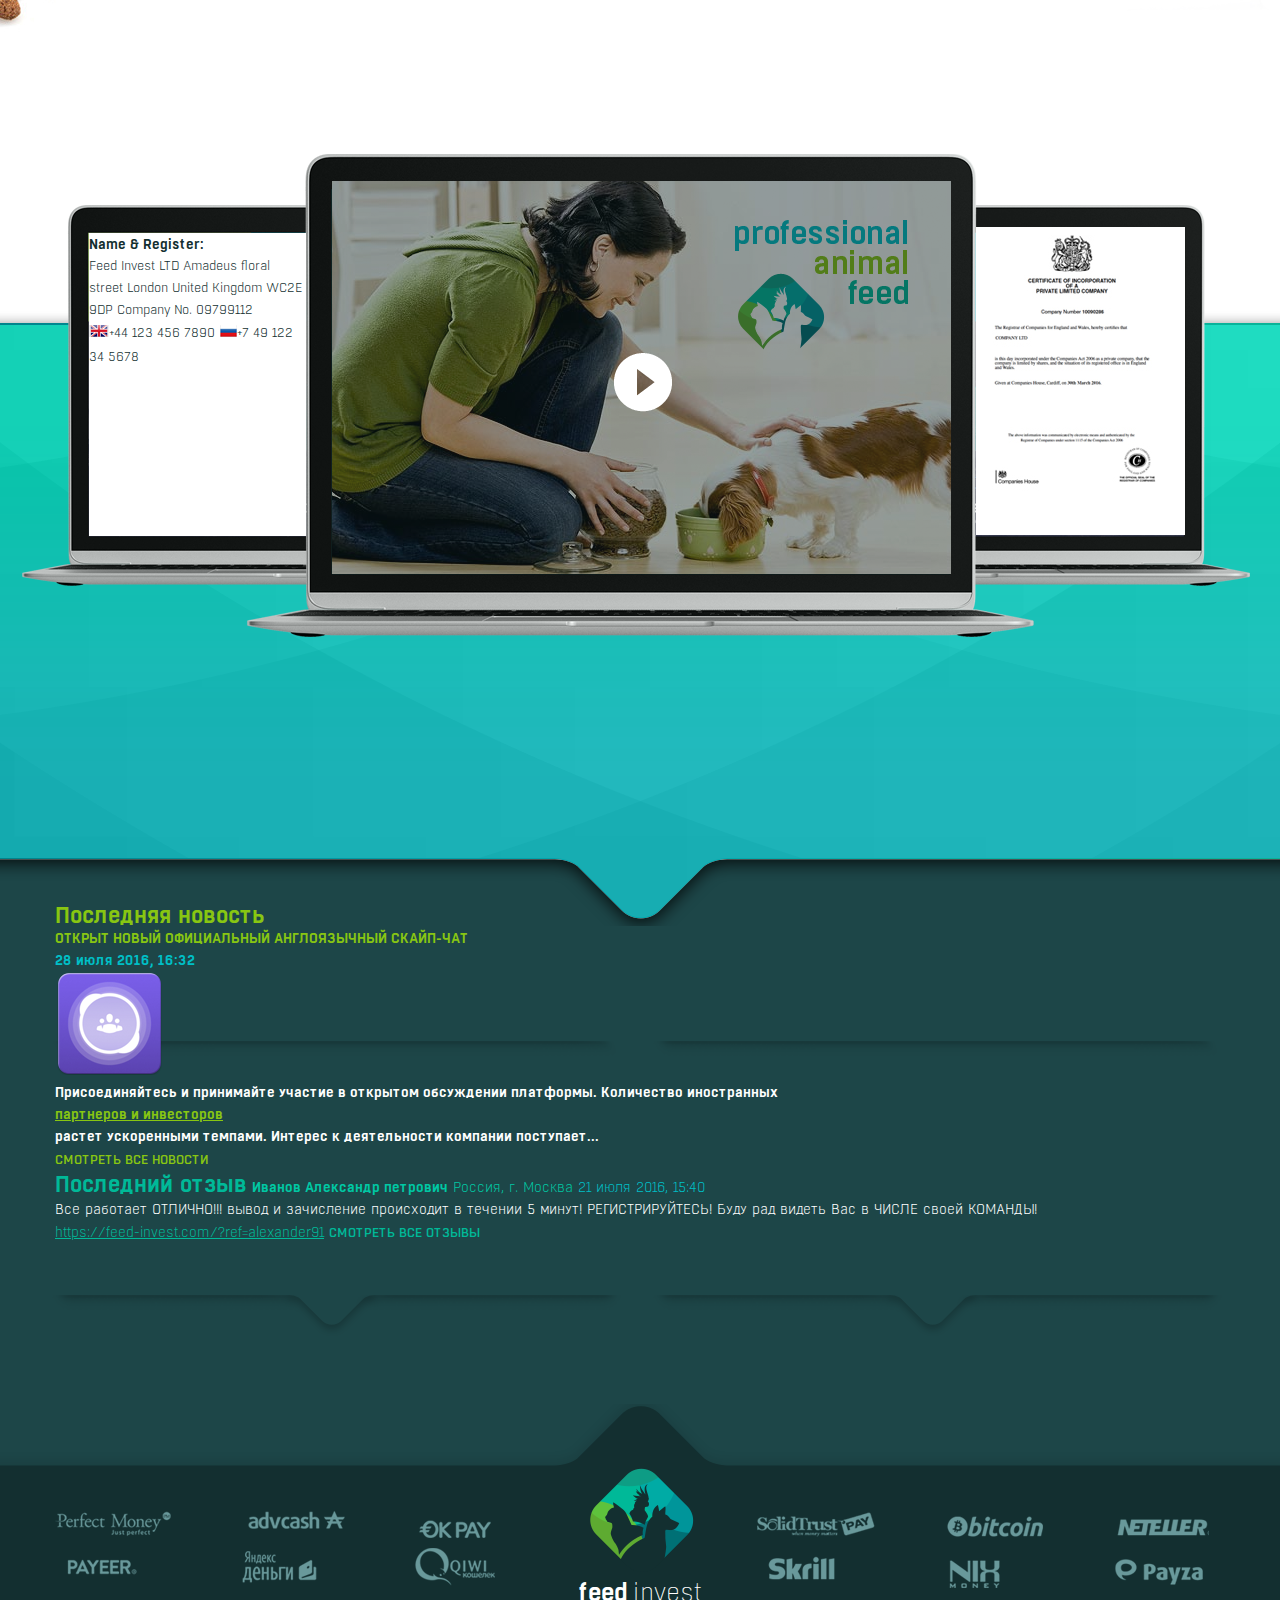
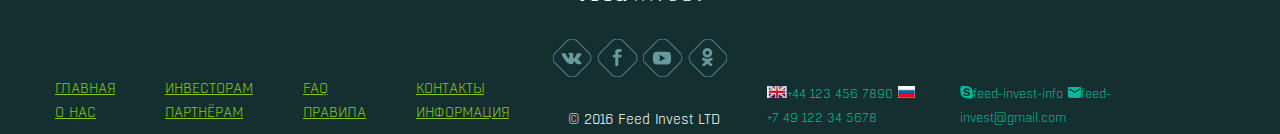
==== commit 630ce689: "Edit position footer" ====
--- a/main.html
+++ b/main.html
@@ -406,15 +406,22 @@
             </div>
             <div class="footerCenter">
                 <div class="logoFooter">
-                    <img src="img/jpeg/logo_footer_03.jpg" alt="">
-                    <span>feed</span>
-                    <span>invest</span>
+                    <div class="invisLink">
+                        <img src="img/png/logo_footer.png" alt="">
+                        <a href="">
+                            Главная
+                        </a>
+                    </div>
+                    <p>
+                        <span class="fd">feed</span>
+                        <span class="inv">invest</span>
+                    </p>
                 </div>
                 <div class="socialFooter">
-                    <a href=""></a>
-                    <a href=""></a>
-                    <a href=""></a>
-                    <a href=""></a>
+                    <a href=""><img src="img/png/widg_f_03.png" alt="" class="widgVk"></a>
+                    <a href=""><img src="img/png/widg_f_05.png" alt="" class="widgFb"></a>
+                    <a href=""><img src="img/png/widg_f_07.png" alt="" class="widgTube"></a>
+                    <a href=""><img src="img/png/widg_f_09.png" alt="" class="widgOk"></a>
                 </div>
                 <div class="copyright">
                     <span>© 2016 Feed Invest LTD</span>
@@ -422,18 +429,29 @@
             </div>
             <div class="rightFooter">
                 <div class="partnersRight">
-                    <img src="img/png/payment_13.png" alt="">
-                    <img src="img/png/payment_14.png" alt="">
-                    <img src="img/png/payment_15.png" alt="">
-                    <img src="img/png/payment_16.png" alt="">
-                    <img src="img/png/payment_18.png" alt="">
-                    <img src="img/png/payment_19.png" alt="">
+                    <div class="tCell1">
+                        <img src="img/png/payment_13.png" alt="">
+                        <img src="img/png/payment_14.png" alt="">
+                    </div>
+                    <div class="tCell2">
+                        <img src="img/png/payment_15.png" alt="">
+                        <img src="img/png/payment_16.png" alt="">
+                    </div>
+                    <div class="tCell2">
+                        <img src="img/png/payment_18.png" alt="">
+                        <img src="img/png/payment_19.png" alt="">
+                    </div>
                 </div>
                 <div class="contactFooter">
-                    <a href="tel:+44 123 456 7890"><img src="img/png/lang_03.png" alt="">+44 123 456 7890</a>
-                    <a href="tel:+7 49 122 34 5678"><img src="img/png/lang_05.png" alt="">+7 49 122 34 5678</a>
-                    <a href="skype:feed-invest-info"><span class="icon-skype"></span>feed-invest-info</a>
-                    <a href="email:feed-invest@gmail.com"><span class="icon-email"></span>feed-invest@gmail.com</a>
+                    <div class="telFooter">
+                        <a href="tel:+44 123 456 7890"><img src="img/png/lang_03.png" alt="">+44 123 456
+                            7890</a>
+                        <a href="tel:+7 49 122 34 5678"><img src="img/png/lang_05.png" alt="">+7 49 122 34 5678</a>
+                    </div>
+                    <div class="widgFooter">
+                        <a href="skype:feed-invest-info"><span class="icon-skype"></span>feed-invest-info</a>
+                        <a href="email:feed-invest@gmail.com"><span class="icon-email"></span>feed-invest@gmail.com</a>
+                    </div>
                 </div>
             </div>
         </div>
--- a/css/style.css
+++ b/css/style.css
@@ -944,7 +944,6 @@
 footer {
     position: relative;
     z-index: 1;
-    height: 358px;
 }
 
 footer .footerLeft {
@@ -957,19 +956,47 @@
     width: 33%;
 }
 
-footer .tCell1 {
+footer .footerLeft .tCell1 {
     display: table-cell;
 
     padding: 0 65px 0 0;
 }
 
-footer .tCell2 {
+footer .footerLeft .tCell2 {
     display: table-cell;
     width: 33%;
     padding: 0 65px 0 0;
 }
 
-footer .tCell3 {
+footer .footerLeft .tCell3 {
+    display: table-cell;
+    width: 33%;
+
+}
+
+footer .rightFooter {
+    display: inline-block;
+    width: 465px;
+    vertical-align: top;
+}
+
+footer .partnersRight {
+    width: 33%;
+}
+
+footer .rightFooter .tCell1 {
+    display: table-cell;
+
+    padding: 0 65px 0 0;
+}
+
+footer .rightFooter .tCell2 {
+    display: table-cell;
+    width: 33%;
+    padding: 0 65px 0 0;
+}
+
+footer .rightFooter .tCell3 {
     display: table-cell;
     width: 33%;
 
@@ -1007,8 +1034,48 @@
     margin-left: 540px;
 }
 
-footer .rightFooter {
-
+footer .footerCenter .logoFooter {
+    position: absolute;
+    margin: 0 auto;
+
+    right: 0;
+    width: 200px;
+    text-align: center;
+    top: -122px;
+    left: 0px;
+}
+
+footer .footerCenter .socialFooter {
+    position: absolute;
+    margin: 0 auto;
+    right: 0;
+    text-align: center;
+    top: 135px;
+    left: 0px;
+}
+
+footer .footerCenter .copyright {
+    position: relative;
+    margin: 0 auto;
+    right: 0;
+    left: -32px;
+}
+
+footer .footerCenter .logoFooter .invisLink {
+    position: relative;
+    z-index: 1;
+}
+
+footer .footerCenter .logoFooter .invisLink > a {
+    position: absolute;
+    display: block;
+    left: 0;
+    top: 0;
+    width: 100%;
+    height: 100%;
+    overflow: hidden;
+    text-indent: 200%;
+    white-space: nowrap;
 }
 
 footer .menuFooter a {
@@ -1016,18 +1083,22 @@
     line-height: 24px;
     font-weight: 300;
     color: #88c612;
+}
+
+footer .logoFooter span:nth-child(1) {
+    font-size: 25px;
+    line-height: 31px;
+    font-weight: 600;
+    color: #ffffff;
+}
+
+footer .logoFooter p {
+    margin: -32px 0px 0px 0px;
 }
 
 footer .logoFooter span:nth-child(2) {
     font-size: 25px;
     line-height: 31px;
-    font-weight: 600;
-    color: #ffffff;
-}
-
-footer .logoFooter span:nth-child(3) {
-    font-size: 25px;
-    line-height: 31px;
     font-weight: 200;
     color: #ffffff;
 }
@@ -1039,6 +1110,27 @@
     color: #ffffff;
 }
 
+footer .contactFooter {
+    display: inline-block;
+    padding-top: 20px;
+}
+
+footer .rightFooter .telFooter {
+    width: 33%;
+    float: left;
+    margin-top: 70px;
+    margin-left: 10px;
+    margin-right: 40px;
+}
+
+footer .rightFooter .widgFooter {
+    width: 33%;
+    float: left;
+    margin-top: 70px;
+
+}
+
+
 footer .contactFooter a:nth-child(1) {
     font-size: 13px;
     line-height: 24px;
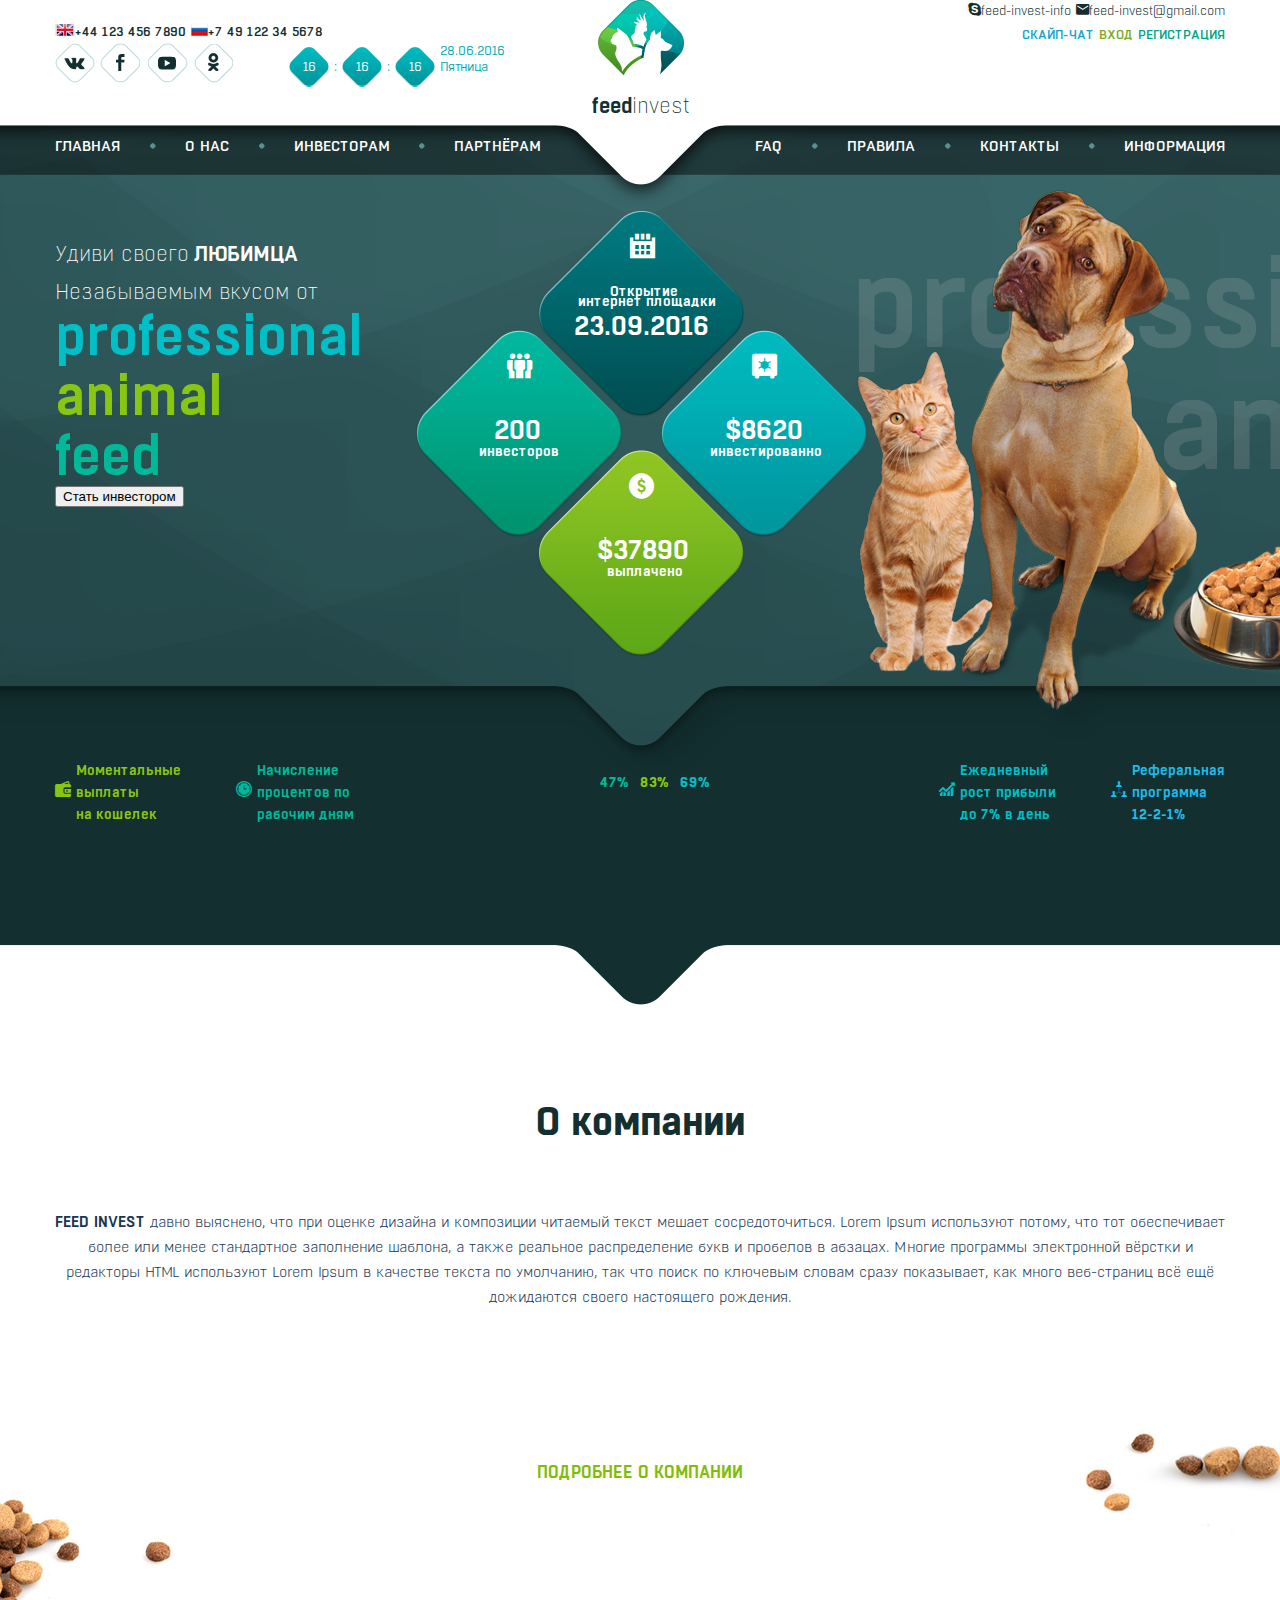
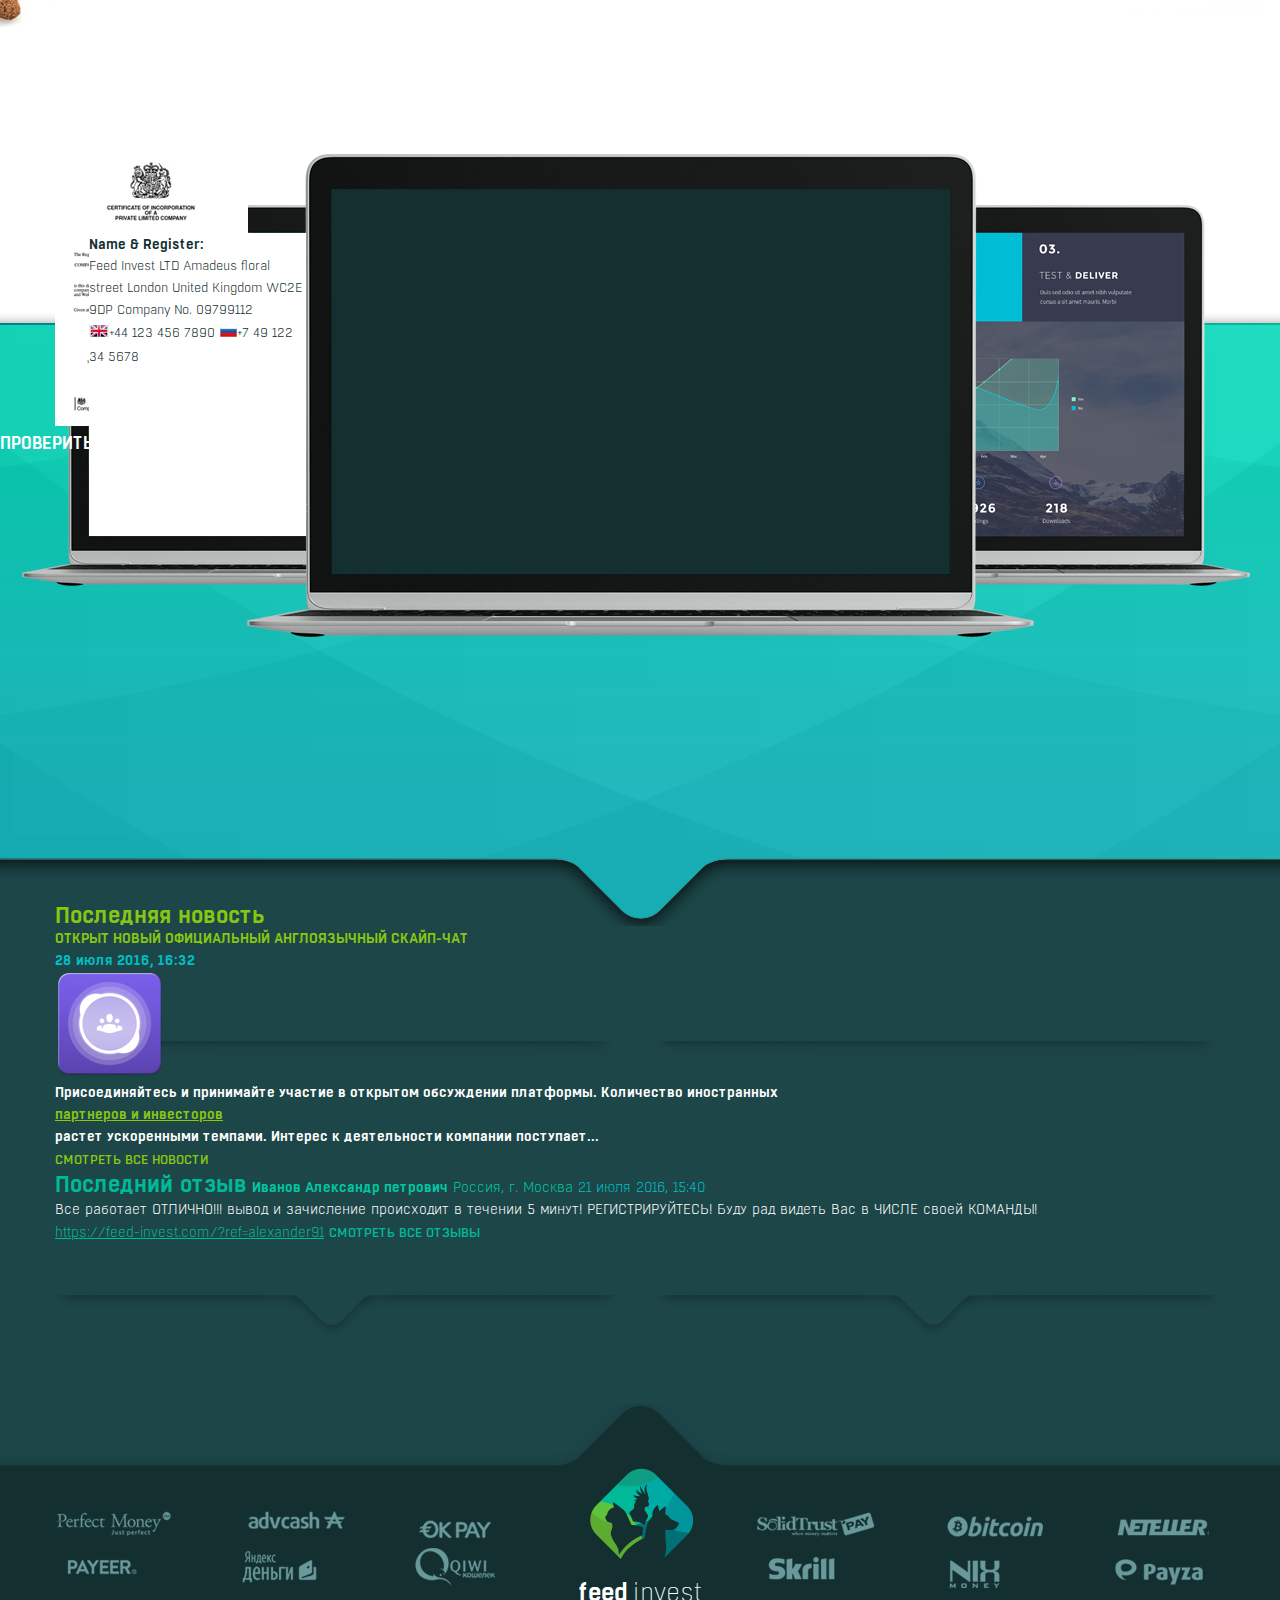
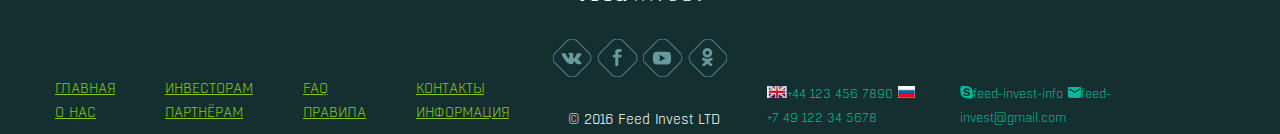
==== commit 947ffe57: "Добавлено видео" ====
--- a/main.html
+++ b/main.html
@@ -291,8 +291,9 @@
                             5678</a>
                     </div>
                     <div class="detailCenter">
-                        <img src="img/png/detail_c.png" alt="">
-                        <a href=""></a>
+                                              <iframe src="https://www.youtube.com/embed/mEphk2CyiU0" frameborder="0"
+                                allow="accelerometer; autoplay; encrypted-media; gyroscope; picture-in-picture"
+                                allowfullscreen></iframe>
                     </div>
 
                     <div class="detailRight">
--- a/css/style.css
+++ b/css/style.css
@@ -690,6 +690,17 @@
     position: absolute;
     top: 27px;
     left: 277px;
+    width: 618px;
+    height: 393px;
+}
+
+.content .detail .detailCenter iframe {
+    position: absolute;
+    width: 100%;
+    height: 100%;
+    top: 0px;
+    left: 0px;
+}
 }
 
 .content .detail .detailRight {
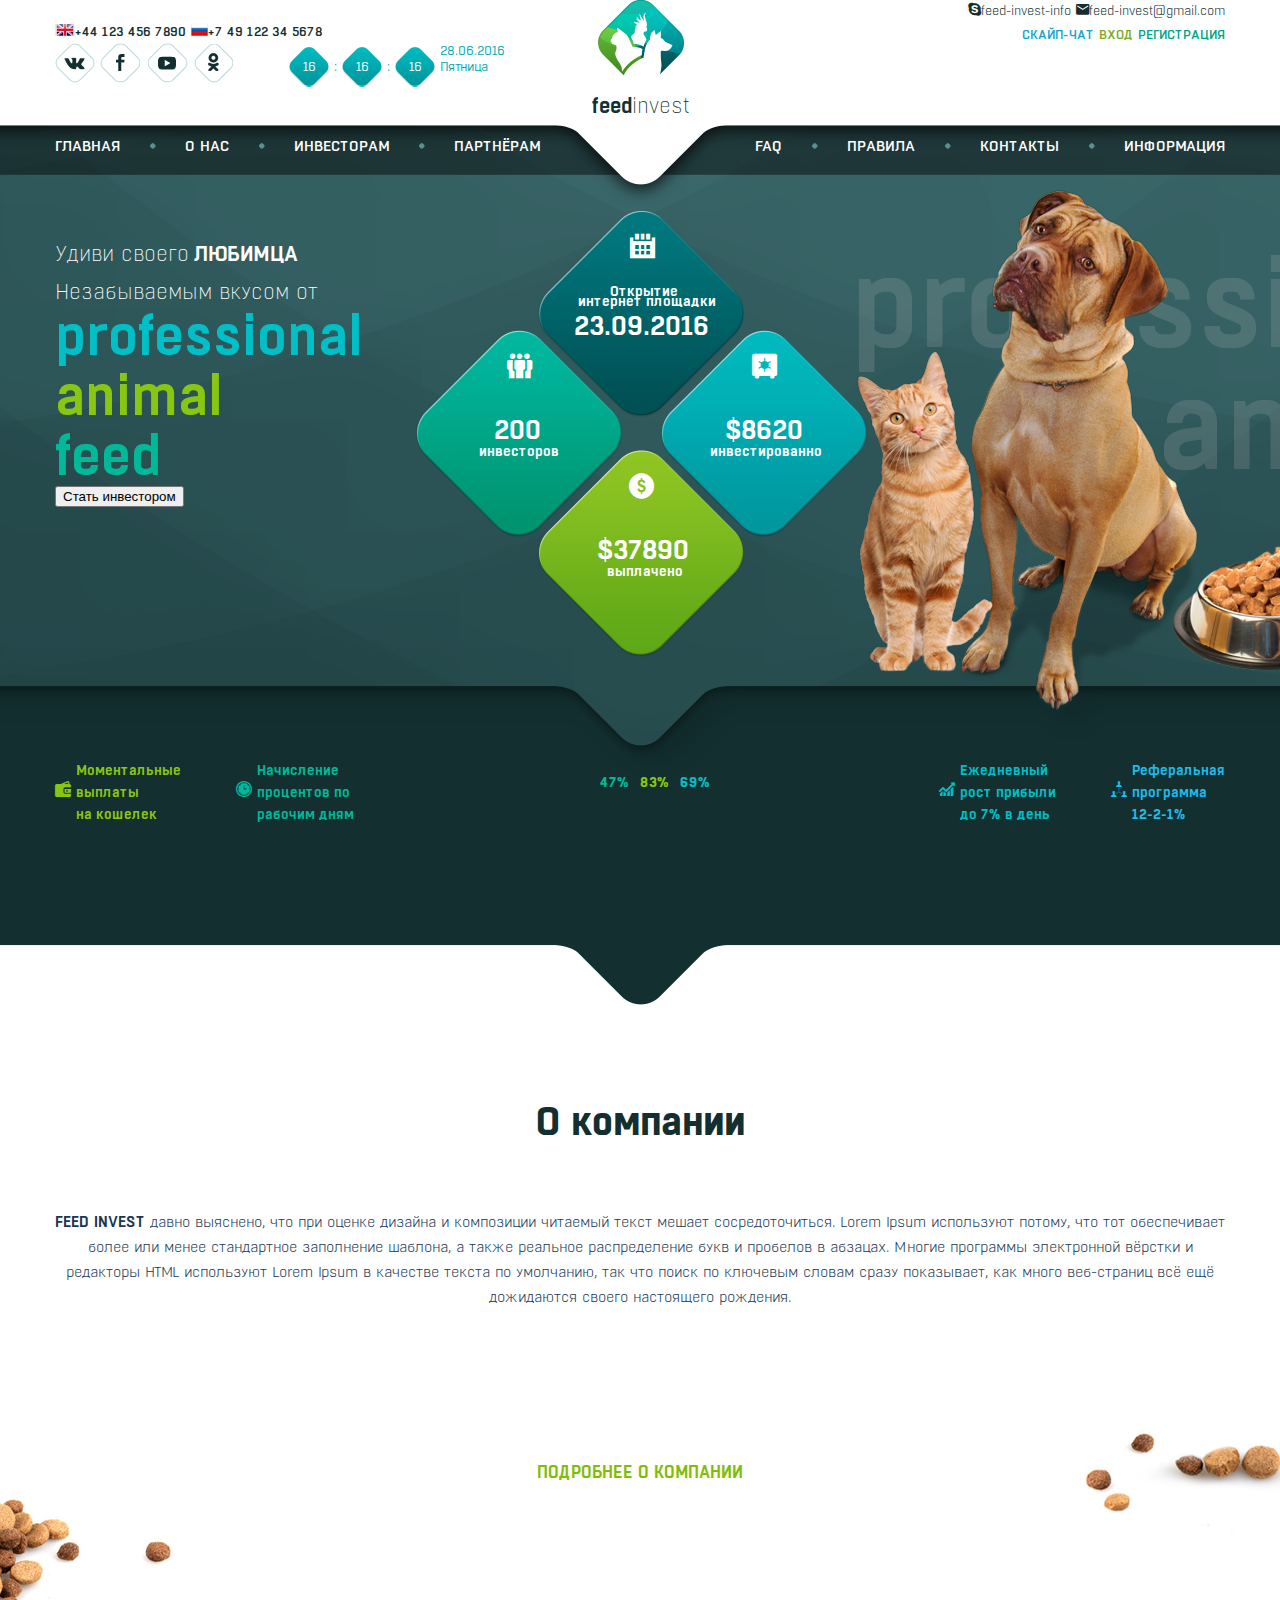
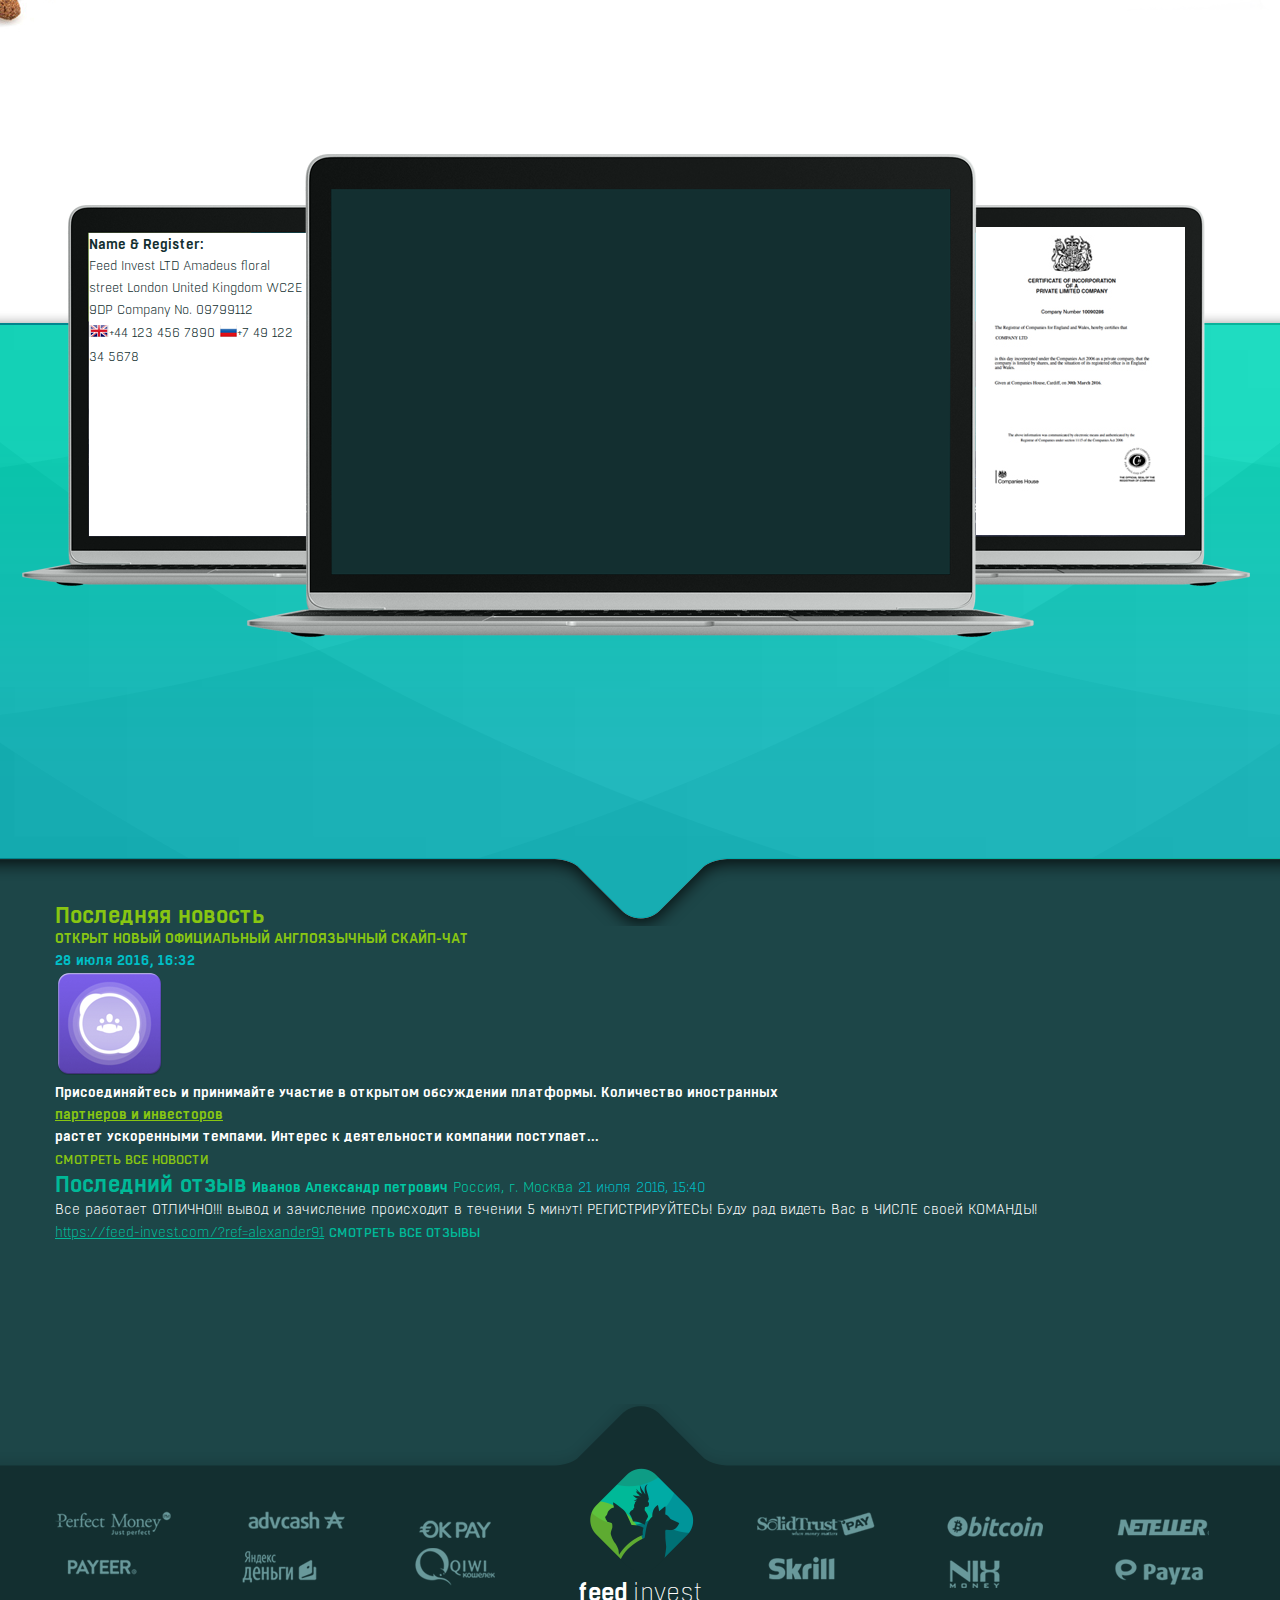
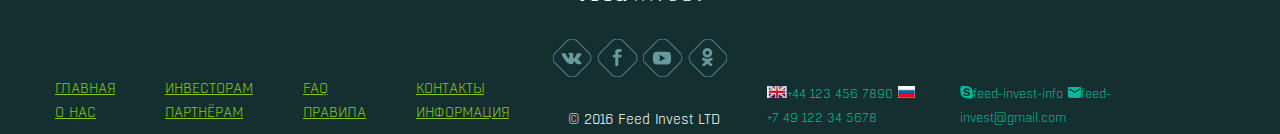
==== commit ca01e986: "Edit z-index" ====
--- a/main.html
+++ b/main.html
@@ -304,7 +304,7 @@
             <a href="" class="licens">ПРОВЕРИТЬ ЛИЦЕНЗИЮ КОМПАНИИ</a>
         </div>
         <div class="newsRev">
-            <div class="backImg5" style="background-image: url(img/png/content_4n.png)"></div>
+            <div class="backImg5"></div>
             <div class="container">
                 <div class="newsBlock">
                     <div class="news">
--- a/css/style.css
+++ b/css/style.css
@@ -280,7 +280,7 @@
 
 .content .statistic {
     position: relative;
-    z-index: -1;
+    z-index: 0;
     height: 600px;
 }
 
@@ -556,7 +556,7 @@
 
 .content .infStat2 {
     position: relative;
-    z-index: -2;
+    z-index: -1;
     height: 300px;
 }
 
@@ -682,7 +682,7 @@
 
 .content .detail {
     position: relative;
-    z-index: -2;
+    z-index: 0;
     height: 750px;
 }
 
@@ -701,7 +701,7 @@
     top: 0px;
     left: 0px;
 }
-}
+
 
 .content .detail .detailRight {
     position: absolute;
@@ -812,11 +812,12 @@
     left: 50%;
     margin-left: -960px;
     z-index: -4;
+    background-color: #1d4648;
 }
 
 .content .newsRev {
     position: relative;
-    z-index: -3;
+    z-index: -1;
     height: 600px;
 }
 
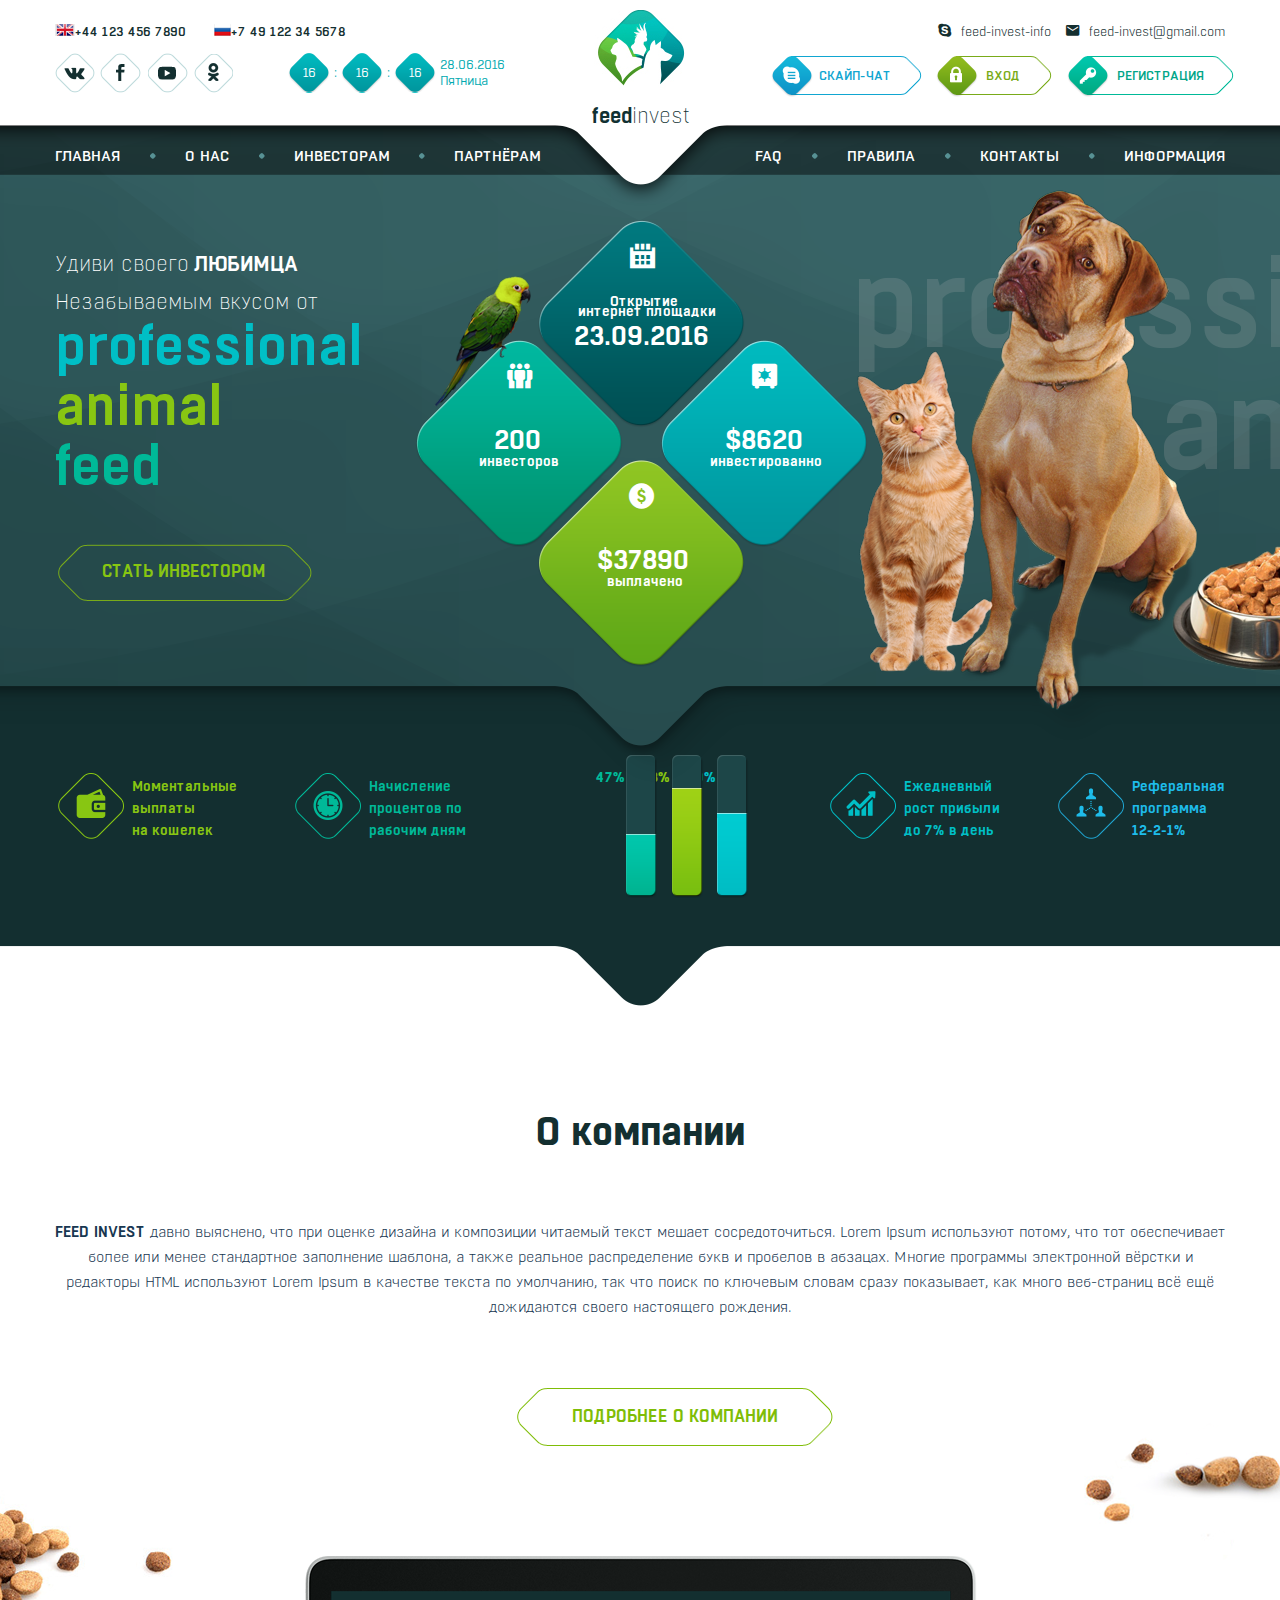
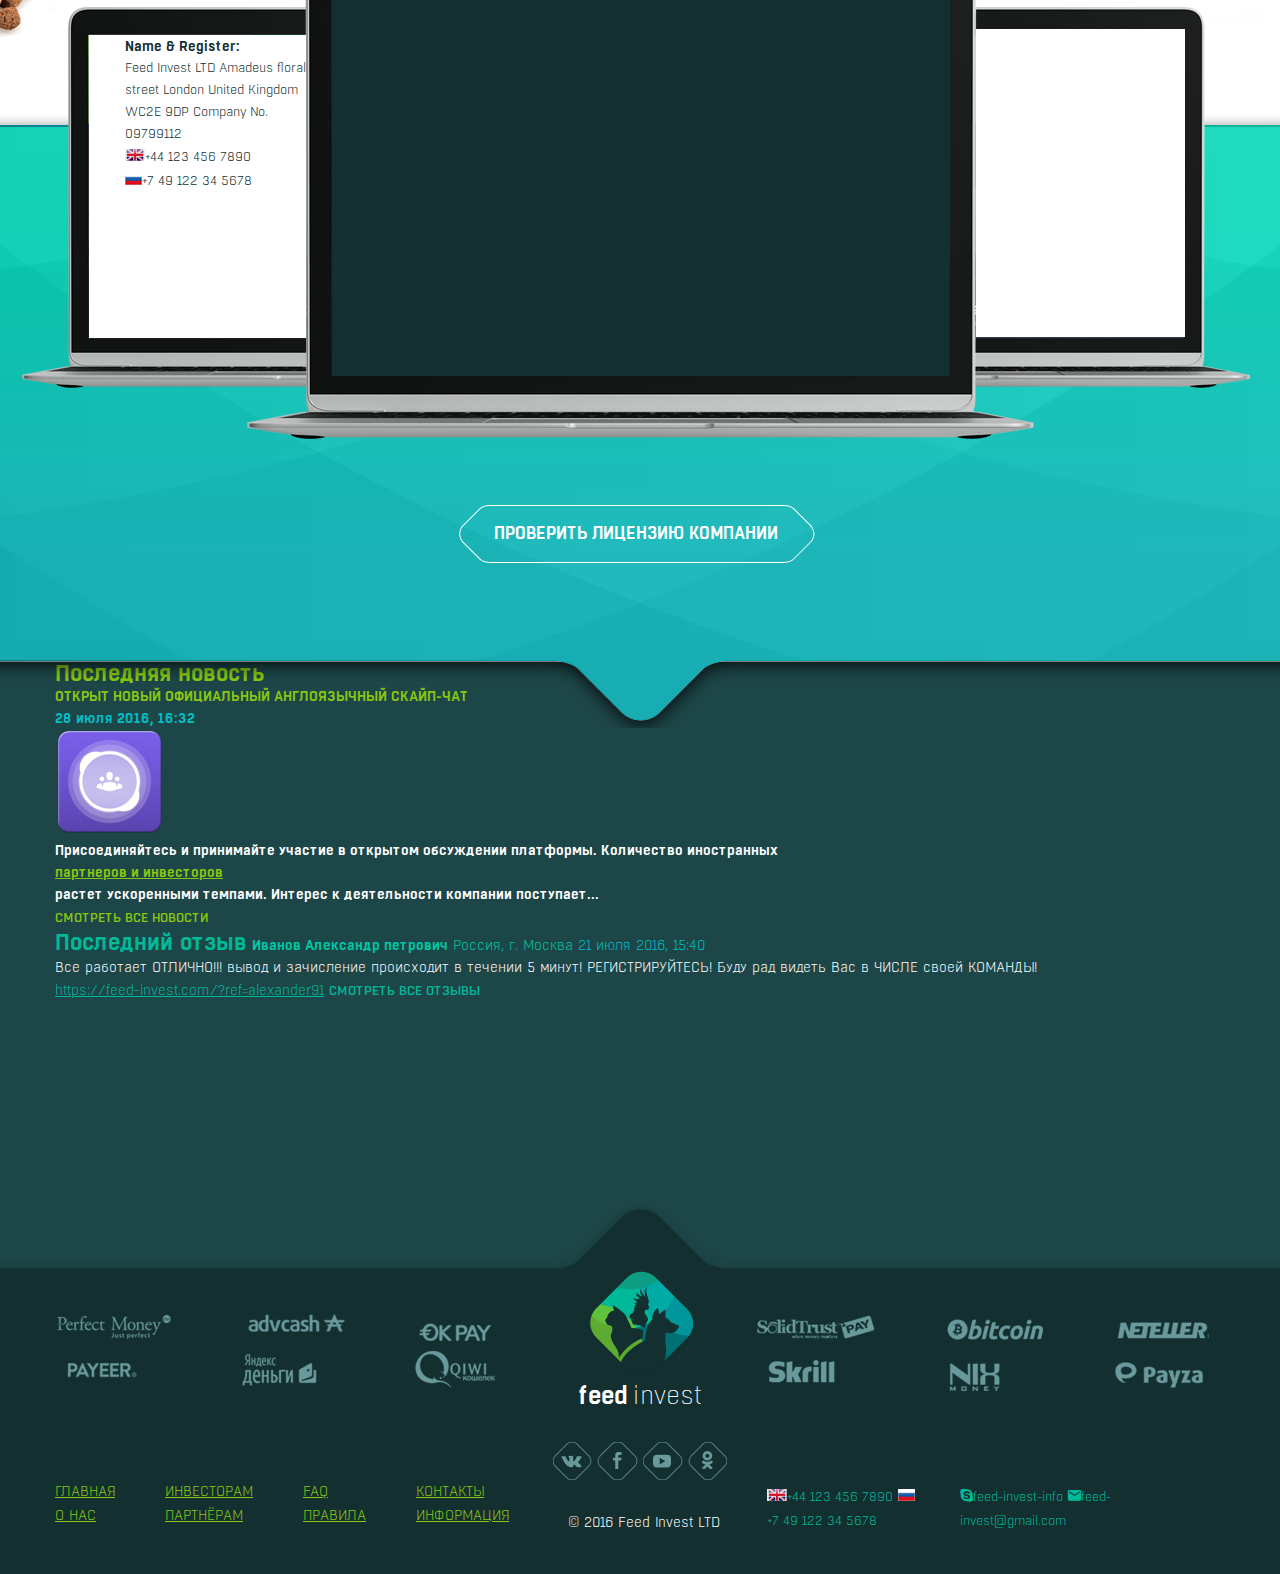
==== commit 20e01490: "Add button, img. Edit style and main" ====
--- a/main.html
+++ b/main.html
@@ -70,13 +70,13 @@
 
                     <div class="button">
                         <div class="but1">
-                            <a href=""><span class="skyp">СКАЙП-ЧАТ</span></a>
+                            <a href=""><img src="img/png/skype_butt.png" alt=""><span class="skyp">СКАЙП-ЧАТ</span></a>
                         </div>
                         <div class="but2">
-                            <a href=""><span class="log">ВХОД</span></a>
+                            <a href=""><img src="img/png/log_button.png" alt=""><span class="log">ВХОД</span></a>
                         </div>
                         <div class="but3">
-                            <a href=""><span class="reg">РЕГИСТРАЦИЯ</span></a>
+                            <a href=""><img src="img/png/reg_butt.png" alt=""><span class="reg">РЕГИСТРАЦИЯ</span></a>
                         </div>
                     </div>
                 </div>
@@ -140,7 +140,10 @@
                             <p>animal</p>
                             <p>feed</p>
                         </div>
-                        <button>Стать инвестором</button>
+                        <div class="investButt">
+                            <a href=""><img src="img/png/butt.png" alt=""><span>Стать инвестором</span></a>
+
+                        </div>
                         <div class="clear"></div>
                     </div>
                 </div>
@@ -160,6 +163,9 @@
                         <img src="img/png/static.png" alt="">
                         <span class="inf1">200</span>
                         <span class="inf2">инвесторов</span>
+                        <div class="popug">
+                            <img src="img/png/popug.png" alt="">
+                        </div>
                     </div>
                     <div class="payinv">
                         <span class="icon-invest"></span>
@@ -188,14 +194,14 @@
 
                         <div class="infL1">
                             <div class="infIcon">
-                                <span class="icon-fastPaid"></span></div>
+                                <img src="img/png/pay.png" alt=""></div>
                             <div class="infText"><p class="mom">Моментальные</p>
                                 <p class="mom"> выплаты</p>
                                 <p class="mom"> на кошелек</p></div>
                         </div>
                         <div class="infL2">
                             <div class="infIcon">
-                                <span class="icon-procent"></span></div>
+                                <img src="img/png/proc1.png" alt=""></span></div>
                             <div class="infText">
                                 <p class="proc">Начисление
                                 <p class="proc"> процентов по
@@ -206,21 +212,21 @@
                     <div class="infCentr">
                         <div class="cL">
                             <span class="proc1">47%</span>
-                            <img src="" alt="">
+                            <img src="img/png/diagr_02.png" alt="">
                         </div>
                         <div class="cC">
                             <span class="proc2">83%</span>
-                            <img src="" alt="">
+                            <img src="img/png/diagr_04.png" alt="">
                         </div>
                         <div class="cR">
                             <span class="proc3">69%</span>
-                            <img src="" alt="">
+                            <img src="img/png/diagr_06.png" alt="">
                         </div>
                     </div>
                     <div class="infRight">
                         <div class="infR1">
                             <div class="infIcon">
-                                <span class="icon-upMon"></span></div>
+                                <img src="img/png/prib.png" alt=""></div>
                             <div class="infText">
                                 <p class="rost">Ежедневный</p>
                                 <p class="rost">рост прибыли</p>
@@ -230,7 +236,7 @@
 
                         <div class="infR2">
                             <div class="infIcon">
-                                <span class="icon-referal"></span>
+                                <img src="img/png/refer.png" alt="">
                             </div>
                             <div class="infText">
                                 <p class="refProg">Реферальная</p>
@@ -264,7 +270,8 @@
                         рождения. </span>
                     </div>
                     <div class="button">
-                        <a href="">ПОДРОБНЕЕ О КОМПАНИИ</a>
+                        <a href=""><img src="img/png/podr_butt.png" alt="">
+                            <span>ПОДРОБНЕЕ О КОМПАНИИ</span></a>
                     </div>
                 </div>
             </div>
@@ -289,9 +296,10 @@
                             122
                             34
                             5678</a>
+
                     </div>
                     <div class="detailCenter">
-                                              <iframe src="https://www.youtube.com/embed/mEphk2CyiU0" frameborder="0"
+                        <iframe src="https://www.youtube.com/embed/mEphk2CyiU0" frameborder="0"
                                 allow="accelerometer; autoplay; encrypted-media; gyroscope; picture-in-picture"
                                 allowfullscreen></iframe>
                     </div>
@@ -299,9 +307,13 @@
                     <div class="detailRight">
                         <img src="img/jpeg/detail_r.jpg" alt="">
                     </div>
-                </div>
-            </div>
-            <a href="" class="licens">ПРОВЕРИТЬ ЛИЦЕНЗИЮ КОМПАНИИ</a>
+                    <div class="detailButt">
+                        <a href="" class="licens"><img src="img/png/licens_butt.png" alt="">
+                            <span>ПРОВЕРИТЬ ЛИЦЕНЗИЮ КОМПАНИИ</span></a>
+                    </div>
+                </div>
+            </div>
+
         </div>
         <div class="newsRev">
             <div class="backImg5"></div>
@@ -459,6 +471,6 @@
 
     </footer>
 </div>
-</div>
+
 </body>
 </html>
--- a/css/style.css
+++ b/css/style.css
@@ -65,7 +65,11 @@
     line-height: 22px;
     color: #132f30;
     text-decoration-line: none;
-
+    margin-right: 23px;
+}
+
+header .left .contact span {
+    margin-right: 10px;
 }
 
 header .left .contact a img {
@@ -74,6 +78,7 @@
 
 header .left .social {
     float: left;
+    margin-top: 10px;
 }
 
 header .left .social a {
@@ -86,11 +91,12 @@
     font-family: "Boxed Book";
     color: #00a9af;
     float: right;
-
+    margin-top: 10px;
 }
 
 header .left .clock .leftClock, header .left .clock .rightClock {
     display: inline-block;
+    vertical-align: middle;
 }
 
 header .left .clock .leftClock .timeWrapper {
@@ -119,19 +125,13 @@
     right: 0;
     width: 200px;
     text-align: center;
-
+    top: 10px;
 }
 
 header .logo a {
     text-decoration: none;
     display: block;
 }
-
-/*header .logo + span {*/
-/*float: left;*/
-/*width: calc(100% - 544px);*/
-/*padding: 0 10px 90px;*/
-/*}*/
 
 header .logo p span.fd {
     font-size: 21px;
@@ -171,6 +171,9 @@
     text-align: right;
 }
 
+header .right .con {
+    margin-top: 21px;
+}
 
 header .right .con a {
     font-size: 13px;
@@ -180,9 +183,32 @@
     text-decoration: none;
 }
 
-header .right .button div {
-    display: inline-block;
-}
+header .right .con span {
+    padding: 10px;
+}
+
+header .right .button {
+    position: relative;
+    margin-top: 10px;
+    margin-left: 43px;
+}
+
+header .right .button .but1 {
+    position: absolute;
+    left: -200px;
+}
+
+header .right .button .but2 {
+
+    position: absolute;
+    left: -35px;
+}
+
+header .right .button .but3 {
+    position: absolute;
+    left: 96px;
+}
+
 
 header .button a {
     text-decoration: none;
@@ -193,7 +219,10 @@
     line-height: 26px;
     color: #11a6d1;
     font-weight: 500;
-
+    top: 10px;
+    position: absolute;
+    left: 0;
+    right: 34px;
 }
 
 header .button span.log {
@@ -201,6 +230,10 @@
     line-height: 26px;
     color: #79ab19;
     font-weight: 500;
+    position: absolute;
+    left: 0;
+    right: 35px;
+    top: 10px;
 }
 
 header .button span.reg {
@@ -208,6 +241,10 @@
     line-height: 26px;
     color: #00a688;
     font-weight: 500;
+    position: absolute;
+    left: 0;
+    right: 33px;
+    top: 10px;
 }
 
 header .menu {
@@ -271,7 +308,7 @@
     width: 1920px;
     height: 634px;
     position: absolute;
-    top: -33px;
+    top: -43px;
     left: 50%;
     margin-left: -960px;
     z-index: -2;
@@ -338,10 +375,28 @@
 
 }
 
-
-.content .label .labelInf button {
-    position: center;
-}
+.content .label .labelInf .investButt {
+    margin-top: 45px;
+}
+
+.content .label .labelInf .investButt a {
+    position: relative;
+
+}
+
+
+.content .label .labelInf .investButt a span {
+    position: absolute;
+    color: #88c612;
+    font-size: 17px;
+    line-height: 26px;
+    font-weight: 600;
+    text-decoration: none;
+    text-transform: uppercase;
+    right: 50px;
+    top: -31px;
+}
+
 
 .content .infStat {
     position: relative;
@@ -397,6 +452,14 @@
     margin: 0 auto;
     display: block;
     position: absolute;
+}
+
+.content .inv .popug {
+    left: 0px;
+    right: 65px;
+    top: -64px;
+    position: absolute;
+    z-index: 1;
 }
 
 .content .infStat .inv span:nth-child(1) {
@@ -548,7 +611,7 @@
     width: 1920px;
     height: 320px;
     position: absolute;
-    top: -74px;
+    top: -83px;
     left: 50%;
     margin-left: -960px;
     z-index: -3;
@@ -586,6 +649,7 @@
 
 .content .infIcon {
     display: inline-block;
+    vertical-align: middle;
 }
 
 .content .infText {
@@ -602,7 +666,12 @@
 
 .content .infCentr {
     float: left;
-    margin-left: 196px;
+    margin-left: 80px;
+    margin-top: -15px;
+}
+
+.content .infCentr img {
+    position: absolute;
 }
 
 .content .infCentr span.proc1 {
@@ -628,6 +697,7 @@
 
 .content .infCentr .cL, .cC, .cR {
     display: inline-block;
+    padding-right: 10px;
 }
 
 .content .infRight .infR1, .infR2 {
@@ -684,6 +754,7 @@
     position: relative;
     z-index: 0;
     height: 750px;
+    top: -208px;
 }
 
 .content .detail .detailCenter {
@@ -747,7 +818,7 @@
 }
 
 .content .infKomp .button {
-    padding: 150px 0 0 0;
+    position: relative;
 }
 
 .content .infKomp .button a {
@@ -756,7 +827,24 @@
     font-weight: 600;
     text-decoration: none;
     color: #7fbd07;
-
+    top: 300px;
+    left: 70px;
+    right: 0;
+    position: absolute;
+}
+
+.content .infKomp .button span {
+    position: absolute;
+    left: 0;
+    right: 0;
+    top: 17px;
+}
+
+.content .infKomp .button {
+    position: absolute;
+    right: 0;
+    left: 0;
+    top: 17px;
 }
 
 .content .detail .detail1 {
@@ -779,6 +867,8 @@
     line-height: 22px;
     font-weight: 600;
     color: #132f30;
+    padding-left: 36px;
+    padding-top: 10px;
 }
 
 .content .detail p.nameReg {
@@ -786,6 +876,11 @@
     line-height: 22px;
     font-weight: 300;
     color: #132f30;
+    padding-left: 36px;
+}
+
+.content .detail .detailButt {
+    position: relative;
 }
 
 .content .detail a.nameReg {
@@ -794,21 +889,30 @@
     font-weight: 300;
     color: #132f30;
     text-decoration: none;
-}
-
-.content a.licens {
+    padding-left: 36px;
+}
+
+.content .detail .detailButt a.licens span {
     font-size: 17px;
     line-height: 26px;
     font-weight: 600;
     color: #ffffff;
     text-decoration: none;
+    position: absolute;
+    left: 37px;
+    top: 17px;
+}
+
+.content .detail .detailButt a {
+    left: 402px;
+    position: absolute;
+    top: 547px;
 }
 
 .content .newsRev .backImg5 {
     width: 1920px;
     height: 607px;
     position: absolute;
-    top: -45px;
     left: 50%;
     margin-left: -960px;
     z-index: -4;
@@ -819,6 +923,7 @@
     position: relative;
     z-index: -1;
     height: 600px;
+    top: -252px;
 }
 
 .content .newsBlock span.news {
@@ -956,6 +1061,8 @@
 footer {
     position: relative;
     z-index: 1;
+    top: -207px;
+    height: 60px;
 }
 
 footer .footerLeft {
@@ -1175,6 +1282,37 @@
     color: #00bfc6;
 }
 
-
-
-
+/*вторая страница*/
+
+.logoReg {
+    position: relative;
+}
+
+.logoReg .backImg {
+    width: 1920px;
+    height: 384px;
+    position: absolute;
+    top: -43px;
+    left: 50%;
+    margin-left: -960px;
+    z-index: -1;
+}
+
+
+.footer footer .backimg {
+    width: 1920px;
+    height: 368px;
+    position: absolute;
+    top: -100px;
+    left: 50%;
+    margin-left: -960px;
+    z-index: -2;
+}
+
+.footer footer {
+    position: relative;
+    z-index: 1;
+    top: 257px;
+    height: 368px;
+}
+
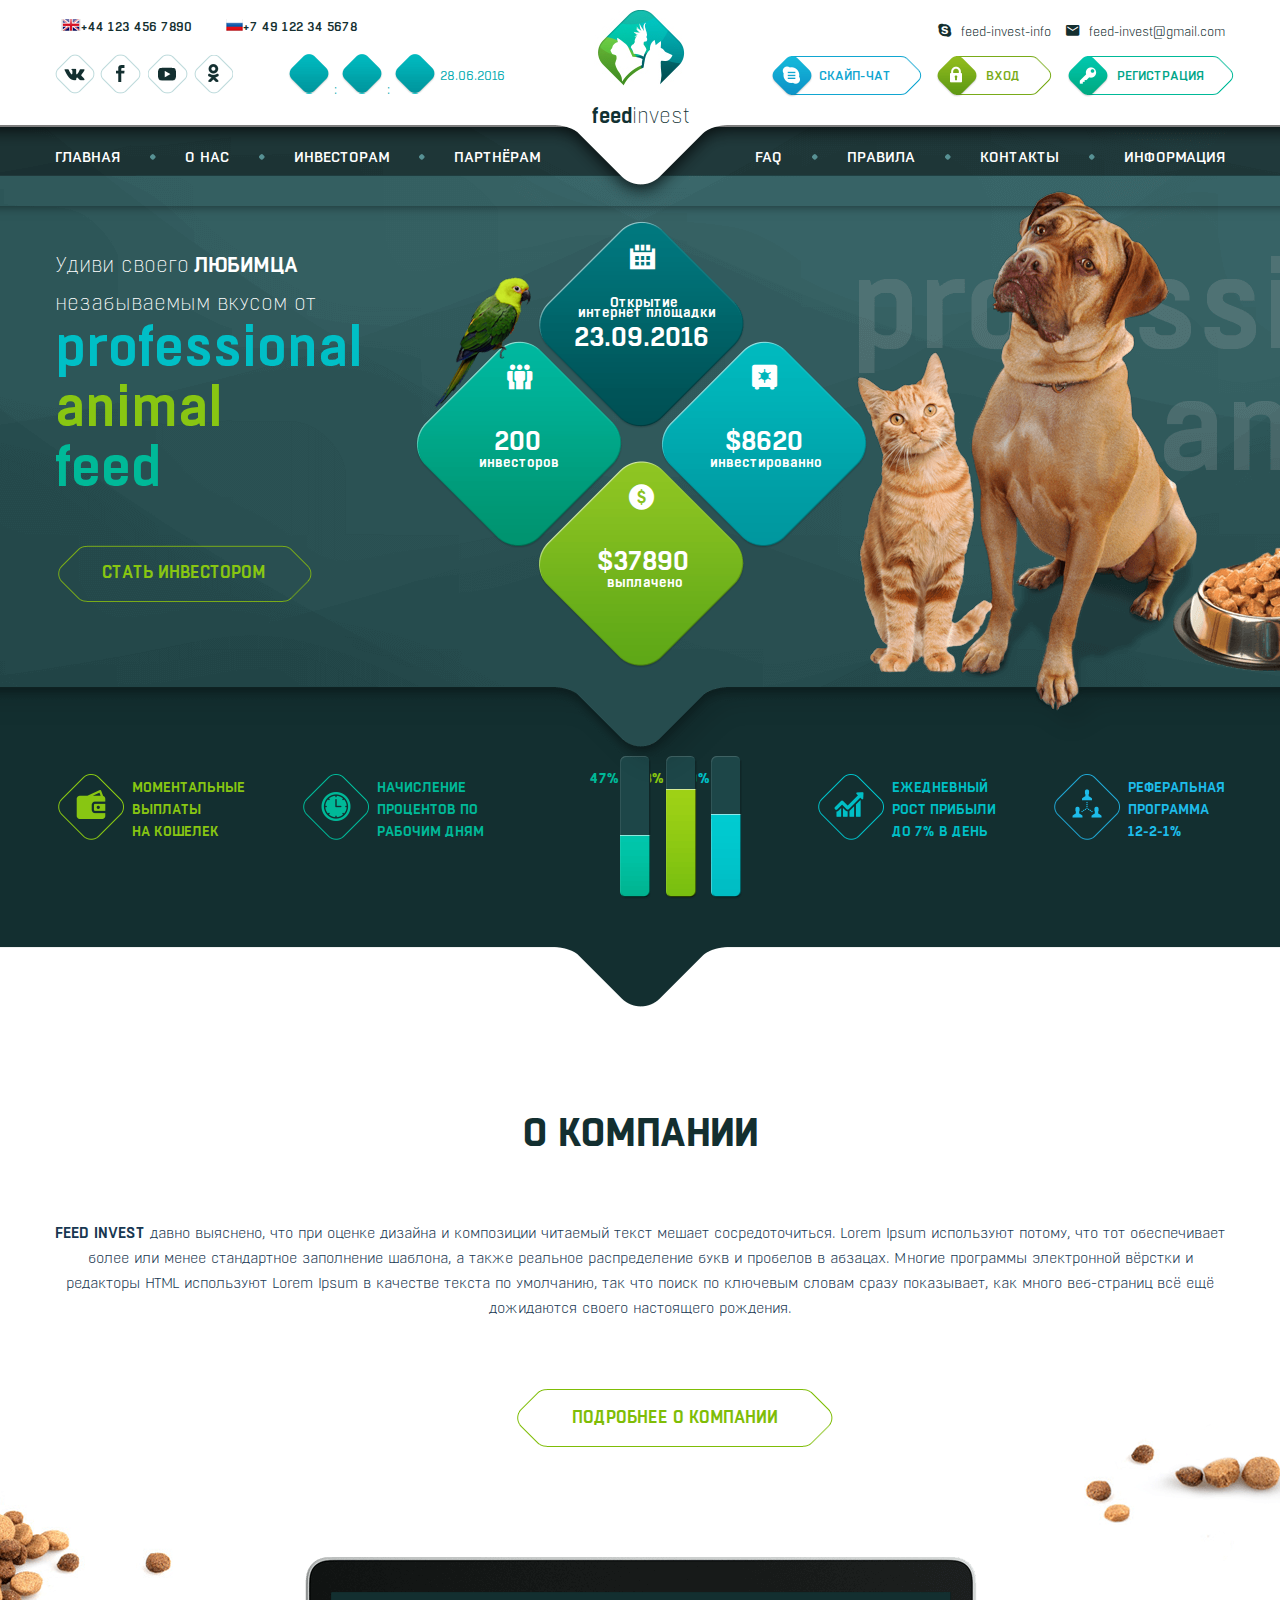
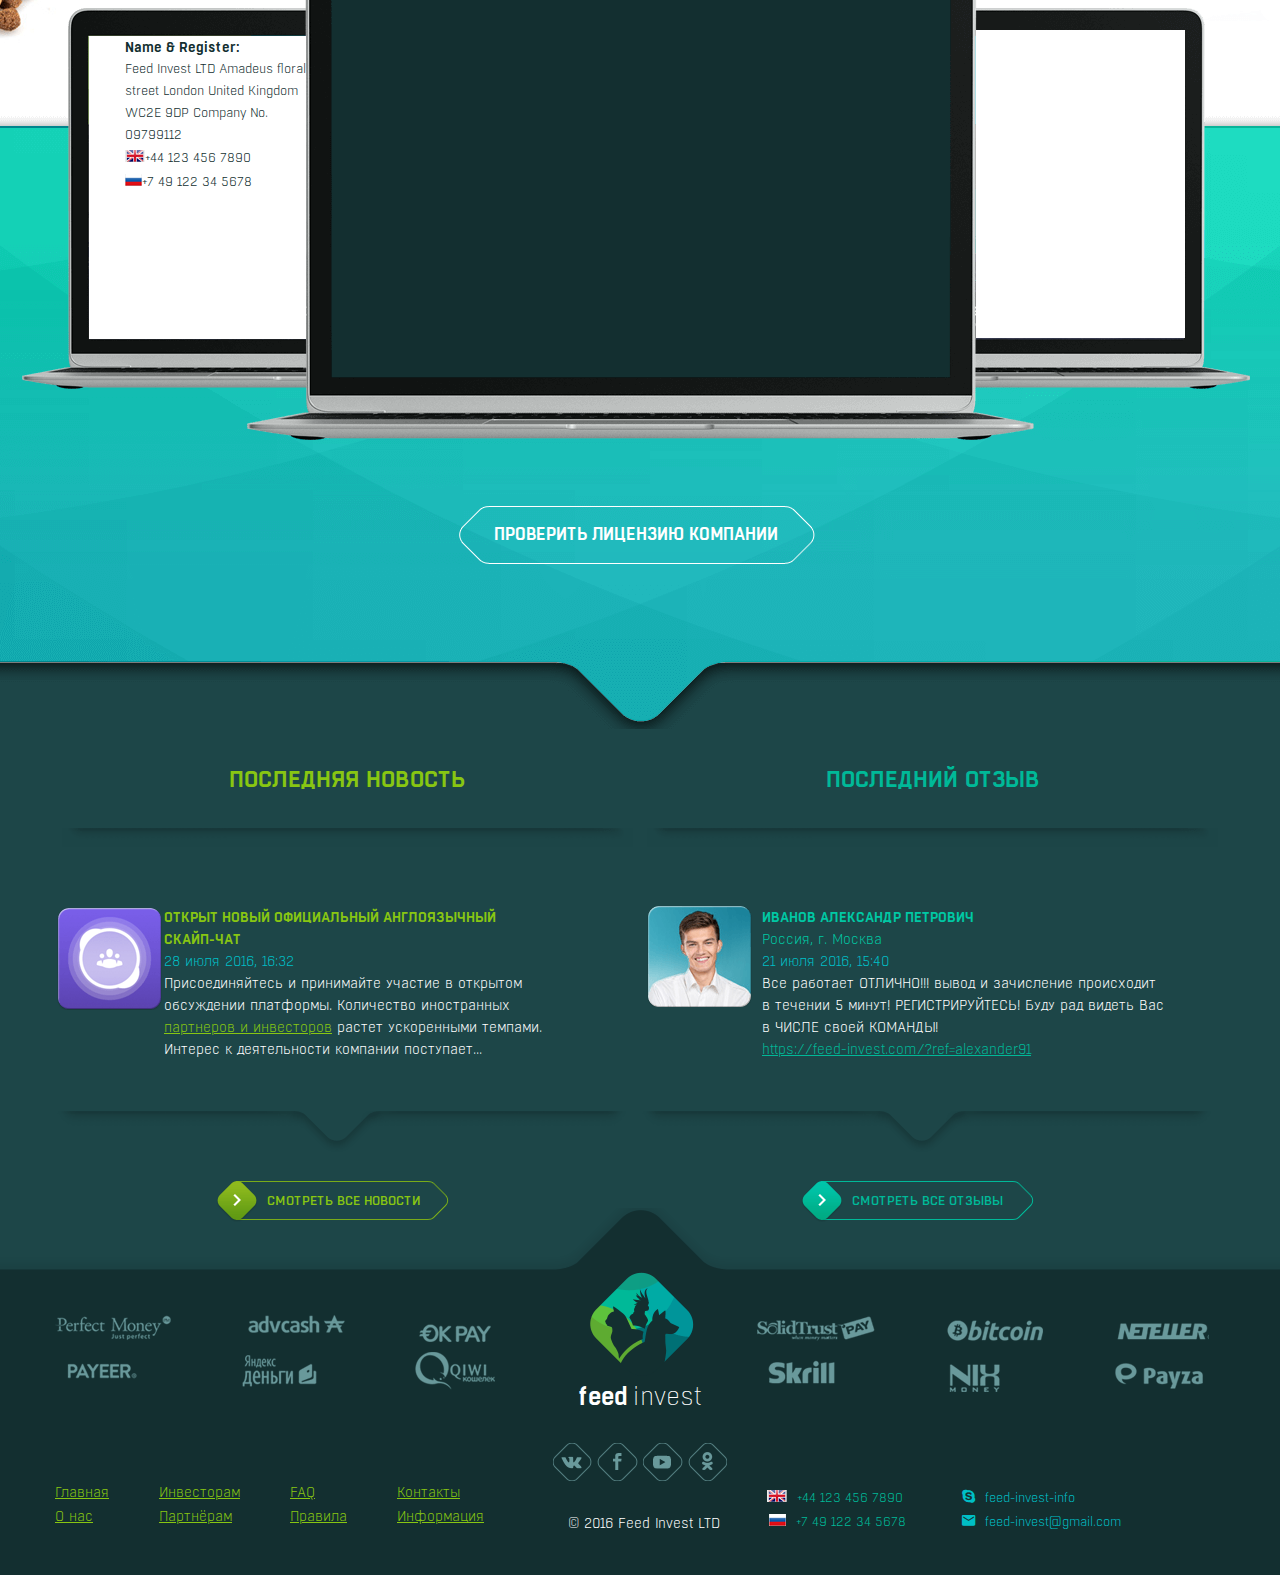
==== commit 1eb84b38: "update" ====
--- a/main.html
+++ b/main.html
@@ -6,6 +6,8 @@
     <link rel="stylesheet" href="fonts/stylesheet.css">
     <link rel="stylesheet" href="fonts/icomoon/style.css">
     <link rel="stylesheet" href="css/style.css">
+    <script src="js/jquery-3.3.1.min.js"></script>
+    <script src="js/script.js"></script>
 </head>
 <body>
 <div class="bodyWrap">
@@ -31,20 +33,20 @@
                         <div class="clock">
                             <div class="leftClock">
                                 <div class="timeWrapper">
-                                    <span>16</span>
+                                    <span id="hour"></span>
                                 </div>
                                 <span>:</span>
                                 <div class="timeWrapper">
-                                    <span>16</span>
+                                    <span id="minute"></span>
                                 </div>
                                 <span>:</span>
                                 <div class="timeWrapper">
-                                    <span>16</span>
+                                    <span id="second"></span>
                                 </div>
                             </div>
                             <div class="rightClock">
-                                <p>28.06.2016</p>
-                                <p>Пятница</p>
+                                <p id="date">28.06.2016</p>
+                                <p id="day"></p>
                             </div>
                         </div>
                         <div class="clear"></div>
@@ -133,7 +135,7 @@
                         <div class="lab1">
                             <span>Удиви своего</span>
                             <span>ЛЮБИМЦА</span>
-                            <p>Незабываемым вкусом от</p>
+                            <p>незабываемым вкусом от</p>
                         </div>
                         <div class="lab2">
                             <p>professional</p>
@@ -257,8 +259,9 @@
                         <label class="comp">О компании</label>
                     </div>
                     <div class="infNaz">
-                        <span>FEED INVEST</span>
-                        <span>давно выяснено, что при оценке дизайна и композиции читаемый текст мешает
+                        <p>
+                            <span>FEED INVEST</span>
+                            <span>давно выяснено, что при оценке дизайна и композиции читаемый текст мешает
                         сосредоточиться. Lorem
                         Ipsum используют потому, что тот обеспечивает более или менее стандартное заполнение
                         шаблона, а
@@ -268,6 +271,7 @@
                         ключевым
                         словам сразу показывает, как много веб-страниц всё ещё дожидаются своего настоящего
                         рождения. </span>
+                        </p>
                     </div>
                     <div class="button">
                         <a href=""><img src="img/png/podr_butt.png" alt="">
@@ -320,34 +324,67 @@
             <div class="container">
                 <div class="newsBlock">
                     <div class="news">
-                        <div class="news1">
-                            <span class="news">Последняя новость</span>
-                        </div>
-                        <div class="news2">
-                            <p class="chate">ОТКРЫТ НОВЫЙ ОФИЦИАЛЬНЫЙ АНГЛОЯЗЫЧНЫЙ СКАЙП-ЧАТ</p>
-                        </div>
-                        <div class="news3">
-                            <span class="date">28 июля 2016, 16:32</span>
-                        </div>
-                        <div class="news4">
-                            <img src="img/png/news_logo.png" alt="">
-                            <p class="link">Присоединяйтесь и принимайте участие в открытом обсуждении платформы.
-                                Количество
-                                иностранных</p>
-                            <a href="" class="part">партнеров и инвесторов</a>
-                            <p class="link">растет ускоренными темпами. Интерес к деятельности компании поступает...</p>
-                        </div>
-                        <a href="" class="watchNew">СМОТРЕТЬ ВСЕ НОВОСТИ</a>
+                        <div class="newsText">
+                            <div class="news1">
+                                <span class="new1">Последняя новость</span>
+                                <img src="img/png/top_layer_rev_news.png" alt="">
+                            </div>
+
+                            <div class="newsIcon">
+                                <img src="img/png/news_logo.png" alt="">
+                            </div>
+                            <div class="news2">
+                                <p class="chate">ОТКРЫТ НОВЫЙ ОФИЦИАЛЬНЫЙ АНГЛОЯЗЫЧНЫЙ</p>
+                                <p class="chate">СКАЙП-ЧАТ</p>
+                            </div>
+                            <div class="news3">
+                                <span class="date">28 июля 2016, 16:32</span>
+                            </div>
+                            <div class="news4">
+                                <p class="link">Присоединяйтесь и принимайте участие в открытом обсуждении платформы.
+                                    Количество
+                                    иностранных</p>
+
+                                <p class="link"><a href="" class="part">партнеров и инвесторов</a>растет ускоренными
+                                    темпами. Интерес к деятельности компании
+                                    поступает...</p>
+                                <img src="img/png/bottom_layer_rev_news.png" alt="">
+                            </div>
+
+                        </div>
+                        <div class="newsButton">
+                            <a href="" class="watchNew"><img src="img/png/news_butt.png" alt="">СМОТРЕТЬ ВСЕ НОВОСТИ</a>
+                        </div>
                     </div>
                     <div class="reviews">
-                        <span class="reviews">Последний отзыв</span>
-                        <span class="fio">Иванов Александр петрович</span>
-                        <span class="adress">Россия, г. Москва</span>
-                        <span class="date">21 июля 2016, 15:40</span>
-                        <p class="otz">Все работает ОТЛИЧНО!!! вывод и зачисление происходит
-                            в течении 5 минут! РЕГИСТРИРУЙТЕСЬ! Буду рад видеть Вас в ЧИСЛЕ своей КОМАНДЫ!</p>
-                        <a href="https://feed-invest.com/?ref=alexander91" class="linkRef">https://feed-invest.com/?ref=alexander91</a>
-                        <a href="" class="otz">СМОТРЕТЬ ВСЕ ОТЗЫВЫ</a>
+                        <div class="revText">
+                            <div class="rev1">
+                                <span class="reviews1">Последний отзыв</span>
+                                <img src="img/png/top_layer_rev_news.png" alt="">
+                            </div>
+                            <div class="revIcon">
+                                <img src="img/png/rews_logo_03.png" alt="">
+                            </div>
+                            <div class="rev2">
+                                <span class="fio">Иванов Александр петрович</span>
+                            </div>
+                            <div class="rev3">
+                                <span class="adress">Россия, г. Москва</span>
+                            </div>
+                            <div class="rev4">
+                                <span class="date">21 июля 2016, 15:40</span>
+                            </div>
+                            <div class="rev5">
+                                <p class="otz">Все работает ОТЛИЧНО!!! вывод и зачисление происходит
+                                    в течении 5 минут! РЕГИСТРИРУЙТЕСЬ! Буду рад видеть Вас в ЧИСЛЕ своей КОМАНДЫ!</p>
+                                <a href="https://feed-invest.com/?ref=alexander91" class="linkRef">https://feed-invest.com/?ref=alexander91</a>
+                                <img src="img/png/bottom_layer_rev_news.png" alt="">
+                            </div>
+                        </div>
+
+                        <div class="revButton">
+                            <a href="" class="otz"><img src="img/png/rews_butt.png" alt="">СМОТРЕТЬ ВСЕ ОТЗЫВЫ</a>
+                        </div>
                     </div>
                 </div>
             </div>
@@ -378,20 +415,20 @@
                     <li class="mf1">
                         <ul>
                             <li>
-                                <a href="">ГЛАВНАЯ</a>
-                            </li>
-                            <li>
-                                <a href="">О НАС</a>
+                                <a href="">Главная</a>
+                            </li>
+                            <li>
+                                <a href="">О нас</a>
                             </li>
                         </ul>
                     </li>
                     <li class="mf2">
                         <ul>
                             <li>
-                                <a href="">ИНВЕСТОРАМ</a>
-                            </li>
-                            <li>
-                                <a href="">ПАРТНЁРАМ</a>
+                                <a href="">Инвесторам</a>
+                            </li>
+                            <li>
+                                <a href="">Партнёрам</a>
                             </li>
                         </ul>
                     </li>
@@ -401,17 +438,17 @@
                                 <a href="">FAQ</a>
                             </li>
                             <li>
-                                <a href="">ПРАВИЛА</a>
+                                <a href="">Правила</a>
                             </li>
                         </ul>
                     </li>
                     <li class="mf4">
                         <ul>
                             <li>
-                                <a href="">КОНТАКТЫ</a>
-                            </li>
-                            <li>
-                                <a href="">ИНФОРМАЦИЯ</a>
+                                <a href="">Контакты</a>
+                            </li>
+                            <li>
+                                <a href="">Информация</a>
                             </li>
                         </ul>
                     </li>
--- a/fonts/stylesheet.css
+++ b/fonts/stylesheet.css
@@ -1,66 +1,66 @@
-@font-face {
-    font-family: 'Boxed';
-    src: url('BoxedRegular-Bold.eot');
-    src: url('BoxedRegular-Bold.eot?#iefix') format('embedded-opentype'),
-        url('BoxedRegular-Bold.woff') format('woff'),
-        url('BoxedRegular-Bold.ttf') format('truetype'),
-        url('BoxedRegular-Bold.svg#BoxedRegular-Bold') format('svg');
-    font-weight: bold;
-    font-style: normal;
-}
-
-@font-face {
-    font-family: 'Boxed';
-    src: url('BoxedMedium.eot');
-    src: url('BoxedMedium.eot?#iefix') format('embedded-opentype'),
-        url('BoxedMedium.woff') format('woff'),
-        url('BoxedMedium.ttf') format('truetype'),
-        url('BoxedMedium.svg#BoxedMedium') format('svg');
-    font-weight: 500;
-    font-style: normal;
-}
-
-@font-face {
-    font-family: 'Boxed';
-    src: url('BoxedSemibold.eot');
-    src: url('BoxedSemibold.eot?#iefix') format('embedded-opentype'),
-        url('BoxedSemibold.woff') format('woff'),
-        url('BoxedSemibold.ttf') format('truetype'),
-        url('BoxedSemibold.svg#BoxedSemibold') format('svg');
-    font-weight: 600;
-    font-style: normal;
-}
-
-@font-face {
-    font-family: 'Boxed';
-    src: url('BoxedExtralight.eot');
-    src: url('BoxedExtralight.eot?#iefix') format('embedded-opentype'),
-        url('BoxedExtralight.woff') format('woff'),
-        url('BoxedExtralight.ttf') format('truetype'),
-        url('BoxedExtralight.svg#BoxedExtralight') format('svg');
-    font-weight: 200;
-    font-style: normal;
-}
-
-@font-face {
-    font-family: 'Boxed Book';
-    src: url('BoxedBook.eot');
-    src: url('BoxedBook.eot?#iefix') format('embedded-opentype'),
-        url('BoxedBook.woff') format('woff'),
-        url('BoxedBook.ttf') format('truetype'),
-        url('BoxedBook.svg#BoxedBook') format('svg');
-    font-weight: normal;
-    font-style: normal;
-}
-
-@font-face {
-    font-family: 'Boxed';
-    src: url('BoxedLight.eot');
-    src: url('BoxedLight.eot?#iefix') format('embedded-opentype'),
-        url('BoxedLight.woff') format('woff'),
-        url('BoxedLight.ttf') format('truetype'),
-        url('BoxedLight.svg#BoxedLight') format('svg');
-    font-weight: 300;
-    font-style: normal;
-}
-
+@font-face {
+    font-family: 'Boxed';
+    src: url('BoxedRegular-Bold.eot');
+    src: url('BoxedRegular-Bold.eot?#iefix') format('embedded-opentype'),
+        url('BoxedRegular-Bold.woff') format('woff'),
+        url('BoxedRegular-Bold.ttf') format('truetype'),
+        url('BoxedRegular-Bold.svg#BoxedRegular-Bold') format('svg');
+    font-weight: bold;
+    font-style: normal;
+}
+
+@font-face {
+    font-family: 'Boxed';
+    src: url('BoxedMedium.eot');
+    src: url('BoxedMedium.eot?#iefix') format('embedded-opentype'),
+        url('BoxedMedium.woff') format('woff'),
+        url('BoxedMedium.ttf') format('truetype'),
+        url('BoxedMedium.svg#BoxedMedium') format('svg');
+    font-weight: 500;
+    font-style: normal;
+}
+
+@font-face {
+    font-family: 'Boxed';
+    src: url('BoxedSemibold.eot');
+    src: url('BoxedSemibold.eot?#iefix') format('embedded-opentype'),
+        url('BoxedSemibold.woff') format('woff'),
+        url('BoxedSemibold.ttf') format('truetype'),
+        url('BoxedSemibold.svg#BoxedSemibold') format('svg');
+    font-weight: 600;
+    font-style: normal;
+}
+
+@font-face {
+    font-family: 'Boxed';
+    src: url('BoxedExtralight.eot');
+    src: url('BoxedExtralight.eot?#iefix') format('embedded-opentype'),
+        url('BoxedExtralight.woff') format('woff'),
+        url('BoxedExtralight.ttf') format('truetype'),
+        url('BoxedExtralight.svg#BoxedExtralight') format('svg');
+    font-weight: 200;
+    font-style: normal;
+}
+
+@font-face {
+    font-family: 'Boxed Book';
+    src: url('BoxedBook.eot');
+    src: url('BoxedBook.eot?#iefix') format('embedded-opentype'),
+        url('BoxedBook.woff') format('woff'),
+        url('BoxedBook.ttf') format('truetype'),
+        url('BoxedBook.svg#BoxedBook') format('svg');
+    font-weight: normal;
+    font-style: normal;
+}
+
+@font-face {
+    font-family: 'Boxed';
+    src: url('BoxedLight.eot');
+    src: url('BoxedLight.eot?#iefix') format('embedded-opentype'),
+        url('BoxedLight.woff') format('woff'),
+        url('BoxedLight.ttf') format('truetype'),
+        url('BoxedLight.svg#BoxedLight') format('svg');
+    font-weight: 300;
+    font-style: normal;
+}
+
--- a/fonts/icomoon/style.css
+++ b/fonts/icomoon/style.css
@@ -1,76 +1,76 @@
-@font-face {
-  font-family: 'icomoon';
-  src:  url('fonts/icomoon.eot?129jql');
-  src:  url('fonts/icomoon.eot?129jql#iefix') format('embedded-opentype'),
-    url('fonts/icomoon.ttf?129jql') format('truetype'),
-    url('fonts/icomoon.woff?129jql') format('woff'),
-    url('fonts/icomoon.svg?129jql#icomoon') format('svg');
-  font-weight: normal;
-  font-style: normal;
-}
-
-[class^="icon-"], [class*=" icon-"] {
-  /* use !important to prevent issues with browser extensions that change fonts */
-  font-family: 'icomoon' !important;
-  speak: none;
-  font-style: normal;
-  font-weight: normal;
-  font-variant: normal;
-  text-transform: none;
-  line-height: 1;
-
-  /* Better Font Rendering =========== */
-  -webkit-font-smoothing: antialiased;
-  -moz-osx-font-smoothing: grayscale;
-}
-
-.icon-email:before {
-  content: "\e900";
-}
-.icon-skype:before {
-  content: "\e901";
-}
-.icon-login:before {
-  content: "\e902";
-  color: #fff;
-}
-.icon-reg:before {
-  content: "\e903";
-  color: #fff;
-}
-.icon-skype2:before {
-  content: "\e904";
-  color: #fff;
-}
-.icon-investor:before {
-  content: "\e905";
-  color: #fff;
-}
-.icon-invest:before {
-  content: "\e906";
-  color: #fff;
-}
-.icon-calend:before {
-  content: "\e907";
-  color: #fff;
-}
-.icon-paid:before {
-  content: "\e908";
-  color: #fff;
-}
-.icon-referal:before {
-  content: "\e909";
-  color: #1ebcea;
-}
-.icon-upMon:before {
-  content: "\e90a";
-  color: #00bfc6;
-}
-.icon-fastPaid:before {
-  content: "\e90b";
-  color: #88c612;
-}
-.icon-procent:before {
-  content: "\e90c";
-  color: #00b998;
-}
+@font-face {
+  font-family: 'icomoon';
+  src:  url('fonts/icomoon.eot?129jql');
+  src:  url('fonts/icomoon.eot?129jql#iefix') format('embedded-opentype'),
+    url('fonts/icomoon.ttf?129jql') format('truetype'),
+    url('fonts/icomoon.woff?129jql') format('woff'),
+    url('fonts/icomoon.svg?129jql#icomoon') format('svg');
+  font-weight: normal;
+  font-style: normal;
+}
+
+[class^="icon-"], [class*=" icon-"] {
+  /* use !important to prevent issues with browser extensions that change fonts */
+  font-family: 'icomoon' !important;
+  speak: none;
+  font-style: normal;
+  font-weight: normal;
+  font-variant: normal;
+  text-transform: none;
+  line-height: 1;
+
+  /* Better Font Rendering =========== */
+  -webkit-font-smoothing: antialiased;
+  -moz-osx-font-smoothing: grayscale;
+}
+
+.icon-email:before {
+  content: "\e900";
+}
+.icon-skype:before {
+  content: "\e901";
+}
+.icon-login:before {
+  content: "\e902";
+  color: #fff;
+}
+.icon-reg:before {
+  content: "\e903";
+  color: #fff;
+}
+.icon-skype2:before {
+  content: "\e904";
+  color: #fff;
+}
+.icon-investor:before {
+  content: "\e905";
+  color: #fff;
+}
+.icon-invest:before {
+  content: "\e906";
+  color: #fff;
+}
+.icon-calend:before {
+  content: "\e907";
+  color: #fff;
+}
+.icon-paid:before {
+  content: "\e908";
+  color: #fff;
+}
+.icon-referal:before {
+  content: "\e909";
+  color: #1ebcea;
+}
+.icon-upMon:before {
+  content: "\e90a";
+  color: #00bfc6;
+}
+.icon-fastPaid:before {
+  content: "\e90b";
+  color: #88c612;
+}
+.icon-procent:before {
+  content: "\e90c";
+  color: #00b998;
+}
--- a/css/style.css
+++ b/css/style.css
@@ -1,1318 +1,1602 @@
-* {
-    box-sizing: border-box;
-}
-
-body {
-    margin: 0 auto;
-    font-family: "Boxed";
-}
-
-h1, h2, h3, h4, h5, h6, p {
-    margin: 0;
-}
-
-ul {
-    margin: 0;
-    padding: 0;
-    list-style-type: none;
-}
-
-.container {
-    width: 1200px;
-    margin: 0 auto;
-    padding: 0 15px;
-    position: relative;
-}
-
-
-header .backImg {
-    width: 1920px;
-    height: 206px;
-    position: absolute;
-    top: 0px;
-    left: 50%;
-    margin-left: -960px;
-    z-index: -1;
-}
-
-header {
-    position: relative;
-    z-index: 1;
-}
-
-.bodyWrap {
-    overflow: hidden;
-}
-
-header .left {
-    float: left;
-    display: inline-block;
-    max-width: 450px;
-    width: 100%;
-}
-
-.clear {
-    clear: both;
-}
-
-header .left .contact {
-
-    margin-top: 21px;
-}
-
-header .left .contact a {
-    font-size: 13px;
-    line-height: 22px;
-    color: #132f30;
-    text-decoration-line: none;
-    margin-right: 23px;
-}
-
-header .left .contact span {
-    margin-right: 10px;
-}
-
-header .left .contact a img {
-    vertical-align: baseline;
-}
-
-header .left .social {
-    float: left;
-    margin-top: 10px;
-}
-
-header .left .social a {
-    display: inline-block;
-}
-
-header .left .clock {
-    font-size: 13px;
-    line-height: 16px;
-    font-family: "Boxed Book";
-    color: #00a9af;
-    float: right;
-    margin-top: 10px;
-}
-
-header .left .clock .leftClock, header .left .clock .rightClock {
-    display: inline-block;
-    vertical-align: middle;
-}
-
-header .left .clock .leftClock .timeWrapper {
-    width: 42px;
-    height: 40px;
-    background-repeat: no-repeat;
-    background-position: center;
-    background-size: auto;
-    text-align: center;
-    display: inline-block;
-}
-
-header .left .clock .leftClock .timeWrapper {
-    background: url("../img/png/time_01.png");
-}
-
-header .left .clock .leftClock .timeWrapper span {
-    color: white;
-    line-height: 40px;
-}
-
-header .logo {
-    position: absolute;
-    margin: 0 auto;
-    left: 0;
-    right: 0;
-    width: 200px;
-    text-align: center;
-    top: 10px;
-}
-
-header .logo a {
-    text-decoration: none;
-    display: block;
-}
-
-header .logo p span.fd {
-    font-size: 21px;
-    line-height: 26px;
-    color: #113132;
-    font-weight: 600;
-    margin-right: -5px;
-}
-
-header .logo p span.inv {
-    font-size: 21px;
-    line-height: 26px;
-    color: #113132;
-    font-weight: 200;
-}
-
-header .logo .invisLink {
-    position: relative;
-    z-index: 1;
-}
-
-header .logo .invisLink > a {
-    position: absolute;
-    display: block;
-    left: 0;
-    top: 0;
-    width: 100%;
-    height: 100%;
-    overflow: hidden;
-    text-indent: 200%;
-    white-space: nowrap;
-}
-
-header .right {
-    float: right;
-    display: inline-block;
-    text-align: right;
-}
-
-header .right .con {
-    margin-top: 21px;
-}
-
-header .right .con a {
-    font-size: 13px;
-    line-height: 22px;
-    color: #132f30;
-    font-weight: 300;
-    text-decoration: none;
-}
-
-header .right .con span {
-    padding: 10px;
-}
-
-header .right .button {
-    position: relative;
-    margin-top: 10px;
-    margin-left: 43px;
-}
-
-header .right .button .but1 {
-    position: absolute;
-    left: -200px;
-}
-
-header .right .button .but2 {
-
-    position: absolute;
-    left: -35px;
-}
-
-header .right .button .but3 {
-    position: absolute;
-    left: 96px;
-}
-
-
-header .button a {
-    text-decoration: none;
-}
-
-header .button span.skyp {
-    font-size: 13px;
-    line-height: 26px;
-    color: #11a6d1;
-    font-weight: 500;
-    top: 10px;
-    position: absolute;
-    left: 0;
-    right: 34px;
-}
-
-header .button span.log {
-    font-size: 13px;
-    line-height: 26px;
-    color: #79ab19;
-    font-weight: 500;
-    position: absolute;
-    left: 0;
-    right: 35px;
-    top: 10px;
-}
-
-header .button span.reg {
-    font-size: 13px;
-    line-height: 26px;
-    color: #00a688;
-    font-weight: 500;
-    position: absolute;
-    left: 0;
-    right: 33px;
-    top: 10px;
-}
-
-header .menu {
-    margin-top: 45px;
-}
-
-header .menu .menuLeft a {
-    display: block;
-}
-
-header .menuLeft {
-    float: left;
-    display: inline-block;
-}
-
-header .menuLeft li {
-    display: inline-block;
-    margin-right: 60px;
-}
-
-header .menu ul li span {
-    content: '';
-    display: block;
-    width: 6px;
-    height: 6px;
-    background-image: url(../img/png/pseudo_02.png);
-    background-repeat: no-repeat;
-    position: absolute;
-    bottom: 10px;
-    margin-left: -35px;
-
-}
-
-header .menuLeft li a {
-    font-size: 15px;
-    line-height: 26px;
-    color: #ffffff;
-    font-weight: 500;
-    text-decoration: none;
-}
-
-header .menuRight {
-    float: right;
-    display: inline-block;
-}
-
-header .menuRight li {
-    display: inline-block;
-    margin-left: 60px;
-}
-
-header .menuRight li a {
-    font-size: 15px;
-    line-height: 26px;
-    color: #ffffff;
-    font-weight: 500;
-    text-decoration: none;
-}
-
-.content .statistic .backImg1 {
-    width: 1920px;
-    height: 634px;
-    position: absolute;
-    top: -43px;
-    left: 50%;
-    margin-left: -960px;
-    z-index: -2;
-    filter: drop-shadow(15px 15px 10px rgba(0, 0, 0, 0.10));
-}
-
-.content .statistic {
-    position: relative;
-    z-index: 0;
-    height: 600px;
-}
-
-.content .label .clear {
-    clear: both;
-}
-
-.content .labelInf {
-    width: 25%;
-    float: left;
-    margin: 70px 0 0 0;
-
-}
-
-.content .label .lab1 span:nth-child(1) {
-    font-size: 21px;
-    line-height: 50px;
-    color: #ffffff;
-    font-weight: 200;
-}
-
-.content .label .lab1 span:nth-child(2) {
-    font-size: 21px;
-    line-height: 50px;
-    color: #ffffff;
-    font-weight: 600;
-}
-
-.content .label .lab1 p:nth-child(3) {
-    font-size: 21px;
-    line-height: 27px;
-    color: #ffffff;
-    font-weight: 200;
-}
-
-.content .label .lab2 p:nth-child(1) {
-    font-size: 55px;
-    line-height: 60px;
-    color: #00bfc6;
-    font-weight: 600;
-}
-
-.content .label .lab2 p:nth-child(2) {
-    font-size: 55px;
-    line-height: 60px;
-    color: #88c612;
-    font-weight: 600;
-}
-
-.content .label .lab2 p:nth-child(3) {
-    font-size: 55px;
-    line-height: 60px;
-    color: #00b998;
-    font-weight: 600;
-
-}
-
-.content .label .labelInf .investButt {
-    margin-top: 45px;
-}
-
-.content .label .labelInf .investButt a {
-    position: relative;
-
-}
-
-
-.content .label .labelInf .investButt a span {
-    position: absolute;
-    color: #88c612;
-    font-size: 17px;
-    line-height: 26px;
-    font-weight: 600;
-    text-decoration: none;
-    text-transform: uppercase;
-    right: 50px;
-    top: -31px;
-}
-
-
-.content .infStat {
-    position: relative;
-    text-align: center;
-    top: 30px;
-    right: 2px;
-
-}
-
-.content .infStat .open span:nth-child(1) {
-    top: 15px;
-    left: 82px;
-    text-align: center;
-    display: block;
-    margin: 10px;
-    position: absolute;
-    font-size: 25px;
-}
-
-
-.content .infStat .open span:nth-child(3) {
-    color: #ffffff;
-    font-size: 14px;
-    line-height: 24px;
-    font-weight: 600;
-    top: 60px;
-    left: 62px;
-    display: block;
-    margin: 10px;
-    position: absolute;
-}
-
-.content .infStat .open span:nth-child(4) {
-    color: #ffffff;
-    font-size: 14px;
-    line-height: 24px;
-    font-weight: 600;
-    top: 70px;
-    left: 30px;
-    display: block;
-    margin: 10px;
-    position: absolute;
-}
-
-
-.content .infStat .open span:nth-child(5) {
-    color: #ffffff;
-    font-size: 27px;
-    line-height: 33px;
-    font-weight: 600;
-    top: 100px;
-    left: 36px;
-    margin: 0 auto;
-    display: block;
-    position: absolute;
-}
-
-.content .inv .popug {
-    left: 0px;
-    right: 65px;
-    top: -64px;
-    position: absolute;
-    z-index: 1;
-}
-
-.content .infStat .inv span:nth-child(1) {
-    top: 15px;
-    left: 82px;
-    text-align: center;
-    display: block;
-    margin: 10px;
-    position: absolute;
-    font-size: 25px;
-}
-
-
-.content .infStat .inv span:nth-child(3) {
-    color: #ffffff;
-    font-size: 27px;
-    line-height: 33px;
-    font-weight: 600;
-    top: 74px;
-    left: 69px;
-    display: block;
-    margin: 10px;
-    position: absolute;
-}
-
-.content .infStat .inv span:nth-child(4) {
-    color: #ffffff;
-    font-size: 14px;
-    line-height: 24px;
-    font-weight: 600;
-    top: 100px;
-    left: 54px;
-    display: block;
-    margin: 10px;
-    position: absolute;
-}
-
-.content .infStat .payinv span:nth-child(1) {
-    top: 15px;
-    left: 82px;
-    text-align: center;
-    display: block;
-    margin: 10px;
-    position: absolute;
-    font-size: 25px;
-}
-
-
-.content .infStat .payinv span:nth-child(3) {
-    color: #ffffff;
-    font-size: 27px;
-    line-height: 33px;
-    font-weight: 600;
-    top: 74px;
-    left: 55px;
-    display: block;
-    margin: 10px;
-    position: absolute;
-}
-
-.content .infStat .payinv span:nth-child(4) {
-    color: #ffffff;
-    font-size: 14px;
-    line-height: 24px;
-    font-weight: 600;
-    top: 100px;
-    left: 40px;
-    display: block;
-    margin: 10px;
-    position: absolute;
-}
-
-.content .infStat .payments1 span:nth-child(1) {
-    top: 15px;
-    left: 82px;
-    text-align: center;
-    display: block;
-    margin: 10px;
-    position: absolute;
-    font-size: 25px;
-}
-
-
-.content .infStat .payments1 span:nth-child(3) {
-    color: #ffffff;
-    font-size: 27px;
-    line-height: 33px;
-    font-weight: 600;
-    top: 74px;
-    left: 50px;
-    display: block;
-    margin: 10px;
-    position: absolute;
-}
-
-.content .infStat .payments1 span:nth-child(4) {
-    color: #ffffff;
-    font-size: 14px;
-    line-height: 24px;
-    font-weight: 600;
-    top: 100px;
-    left: 60px;
-    display: block;
-    margin: 10px;
-    position: absolute;
-}
-
-.content .infStat .open {
-    position: absolute;
-    margin: 0 auto;
-    left: 0;
-    right: 0;
-    top: 20px;
-    width: 200px;
-
-}
-
-.content .infStat .inv {
-    position: absolute;
-    margin: 0 auto;
-    left: 0;
-    right: 246px;
-    width: 200px;
-    top: 140px;
-}
-
-.content .infStat .payments1 {
-    position: absolute;
-    margin: 0 auto;
-    left: 0;
-    right: 2.5px;
-    width: 200px;
-    top: 260px;
-    text-align: center;
-}
-
-.content .infStat .payinv {
-    position: absolute;
-    margin: 0 auto;
-    left: 243px;
-    right: 0;
-    width: 200px;
-    top: 140px;
-    text-align: center;
-}
-
-
-.content .infStat2 .backImg2 {
-    width: 1920px;
-    height: 320px;
-    position: absolute;
-    top: -83px;
-    left: 50%;
-    margin-left: -960px;
-    z-index: -3;
-}
-
-.content .infStat2 {
-    position: relative;
-    z-index: -1;
-    height: 300px;
-}
-
-.content .infLeft {
-    float: left;
-}
-
-
-.content .infLeft p.mom {
-    font-size: 14px;
-    line-height: 22px;
-    font-weight: 600;
-    color: #88c612;
-}
-
-.content .infLeft .infL1 {
-    margin-right: 50px;
-    display: inline-block;
-    vertical-align: middle;
-}
-
-.content .infLeft .infL2 {
-    margin-right: 50px;
-    display: inline-block;
-    vertical-align: middle;
-}
-
-.content .infIcon {
-    display: inline-block;
-    vertical-align: middle;
-}
-
-.content .infText {
-    display: inline-block;
-    vertical-align: middle;
-}
-
-.content .infLeft p.proc {
-    font-size: 14px;
-    line-height: 22px;
-    font-weight: 600;
-    color: #00b998;
-}
-
-.content .infCentr {
-    float: left;
-    margin-left: 80px;
-    margin-top: -15px;
-}
-
-.content .infCentr img {
-    position: absolute;
-}
-
-.content .infCentr span.proc1 {
-    font-size: 14px;
-    line-height: 46px;
-    font-weight: 700;
-    color: #00b998;
-}
-
-.content .infCentr span.proc2 {
-    font-size: 14px;
-    line-height: 46px;
-    font-weight: 700;
-    color: #88c612;
-}
-
-.content .infCentr span.proc3 {
-    font-size: 14px;
-    line-height: 46px;
-    font-weight: 700;
-    color: #00bfc6;
-}
-
-.content .infCentr .cL, .cC, .cR {
-    display: inline-block;
-    padding-right: 10px;
-}
-
-.content .infRight .infR1, .infR2 {
-    display: inline-block;
-    margin-left: 50px;
-}
-
-.content .infRight {
-    float: right;
-
-}
-
-.content .infRight p.rost {
-    font-size: 14px;
-    line-height: 22px;
-    font-weight: 600;
-    color: #00bfc6;
-}
-
-.content .infRight p.refProg {
-    font-size: 14px;
-    line-height: 22px;
-    font-weight: 600;
-    color: #1ebcea;
-}
-
-.content .about .backImg3 {
-    width: 1920px;
-    height: 701px;
-    position: absolute;
-    top: 0px;
-    left: 50%;
-    margin-left: -960px;
-    z-index: -3;
-}
-
-.content .about {
-    position: relative;
-    z-index: -2;
-    height: 695px;
-}
-
-.content .detail .backImg4 {
-    width: 1920px;
-    height: 772px;
-    position: absolute;
-    top: 0px;
-    left: 50%;
-    margin-left: -960px;
-    z-index: -3;
-}
-
-.content .detail {
-    position: relative;
-    z-index: 0;
-    height: 750px;
-    top: -208px;
-}
-
-.content .detail .detailCenter {
-    position: absolute;
-    top: 27px;
-    left: 277px;
-    width: 618px;
-    height: 393px;
-}
-
-.content .detail .detailCenter iframe {
-    position: absolute;
-    width: 100%;
-    height: 100%;
-    top: 0px;
-    left: 0px;
-}
-
-
-.content .detail .detailRight {
-    position: absolute;
-    background-color: #ffffff;
-    left: 921px;
-    height: 308px;
-    width: 209px;
-    top: 73px;
-}
-
-.content .infKomp {
-    text-align: center;
-}
-
-.content .infKomp .infLab {
-    padding: 50px 0 0 0;
-}
-
-.content .infKomp .infNaz {
-    padding: 70px 0 0 0;
-}
-
-
-.content .infKomp .infLab label {
-    font-size: 39px;
-    line-height: 25px;
-    font-weight: 700;
-    color: #132f30;
-}
-
-.content .infKomp .infNaz span:nth-child(2) {
-    font-size: 15px;
-    line-height: 25px;
-    font-weight: 300;
-    color: #183751;
-}
-
-.content .infKomp .infNaz span:nth-child(1) {
-    font-size: 15px;
-    line-height: 25px;
-    font-weight: 600;
-    color: #183751;
-}
-
-.content .infKomp .button {
-    position: relative;
-}
-
-.content .infKomp .button a {
-    font-size: 17px;
-    line-height: 26px;
-    font-weight: 600;
-    text-decoration: none;
-    color: #7fbd07;
-    top: 300px;
-    left: 70px;
-    right: 0;
-    position: absolute;
-}
-
-.content .infKomp .button span {
-    position: absolute;
-    left: 0;
-    right: 0;
-    top: 17px;
-}
-
-.content .infKomp .button {
-    position: absolute;
-    right: 0;
-    left: 0;
-    top: 17px;
-}
-
-.content .detail .detail1 {
-    position: relative;
-}
-
-.content .detail .detail1 .detailLeft {
-    background-color: #ffffff;
-    width: 217px;
-    height: 303px;
-    position: absolute;
-    top: 79px;
-    left: 34px;
-    text-align: left;
-}
-
-
-.content .detail span.nameReg {
-    font-size: 14px;
-    line-height: 22px;
-    font-weight: 600;
-    color: #132f30;
-    padding-left: 36px;
-    padding-top: 10px;
-}
-
-.content .detail p.nameReg {
-    font-size: 13px;
-    line-height: 22px;
-    font-weight: 300;
-    color: #132f30;
-    padding-left: 36px;
-}
-
-.content .detail .detailButt {
-    position: relative;
-}
-
-.content .detail a.nameReg {
-    font-size: 13px;
-    line-height: 24px;
-    font-weight: 300;
-    color: #132f30;
-    text-decoration: none;
-    padding-left: 36px;
-}
-
-.content .detail .detailButt a.licens span {
-    font-size: 17px;
-    line-height: 26px;
-    font-weight: 600;
-    color: #ffffff;
-    text-decoration: none;
-    position: absolute;
-    left: 37px;
-    top: 17px;
-}
-
-.content .detail .detailButt a {
-    left: 402px;
-    position: absolute;
-    top: 547px;
-}
-
-.content .newsRev .backImg5 {
-    width: 1920px;
-    height: 607px;
-    position: absolute;
-    left: 50%;
-    margin-left: -960px;
-    z-index: -4;
-    background-color: #1d4648;
-}
-
-.content .newsRev {
-    position: relative;
-    z-index: -1;
-    height: 600px;
-    top: -252px;
-}
-
-.content .newsBlock span.news {
-    font-size: 23px;
-    line-height: 22px;
-    font-weight: 600;
-    color: #88c612;
-}
-
-.content .newsBlock p.chate {
-    font-size: 14px;
-    line-height: 22px;
-    font-weight: 600;
-    color: #88c612;
-}
-
-.content .newsBlock span.date {
-    font-size: 14px;
-    line-height: 22px;
-    font-weight: 600;
-    color: #00bfc6;
-}
-
-.content .newsBlock p.link {
-    font-size: 14px;
-    line-height: 22px;
-    font-weight: 600;
-    color: #ffffff;
-}
-
-.content .newsBlock a.part {
-    font-size: 14px;
-    line-height: 22px;
-    font-weight: 600;
-    color: #88c612;
-}
-
-.content .newsBlock a.watchNew {
-    font-size: 13px;
-    line-height: 26px;
-    font-weight: 500;
-    text-decoration: none;
-    color: #88c612;
-}
-
-.content .reviews span.reviews {
-    font-size: 23px;
-    line-height: 22px;
-    font-weight: 600;
-    color: #00b998;
-}
-
-.content .reviews span.fio {
-    font-size: 14px;
-    line-height: 22px;
-    font-weight: 600;
-    color: #00c8a4;
-}
-
-.content .reviews span.adress {
-    font-size: 14px;
-    line-height: 22px;
-    font-weight: 300;
-    color: #00c8a4;
-}
-
-.content .reviews span.date {
-    font-size: 14px;
-    line-height: 22px;
-    font-weight: 300;
-    color: #00bfc6;
-}
-
-.content .reviews p.otz {
-    font-size: 14px;
-    line-height: 22px;
-    font-weight: 300;
-    color: #ffffff;
-}
-
-.content .reviews a.linkRef {
-    font-size: 14px;
-    line-height: 22px;
-    font-weight: 300;
-    color: #00b998;
-}
-
-.content .reviews a.otz {
-    font-size: 13px;
-    line-height: 26px;
-    font-weight: 500;
-    text-decoration: none;
-    color: #00b998;
-}
-
-footer .partnersLeft {
-    display: block;
-
-}
-
-footer .menuRight {
-    display: block;
-}
-
-.menuRight li.mf1 {
-    float: left;
-    width: 25%;
-}
-
-.menuRight li.mf2 {
-    float: left;
-    width: 25%;
-}
-
-.menuRight li.mf3 {
-    float: left;
-    width: 25%;
-}
-
-.menuRight li.mf4 {
-    float: left;
-    width: 25%;
-}
-
-footer .backimg {
-    width: 1920px;
-    height: 368px;
-    position: absolute;
-    top: -100px;
-    left: 50%;
-    margin-left: -960px;
-    z-index: -2;
-}
-
-footer {
-    position: relative;
-    z-index: 1;
-    top: -207px;
-    height: 60px;
-}
-
-footer .footerLeft {
-    display: inline-block;
-    width: 0px;
-}
-
-footer .footerLeft .partnersLeft {
-    display: table;
-    width: 33%;
-}
-
-footer .footerLeft .tCell1 {
-    display: table-cell;
-
-    padding: 0 65px 0 0;
-}
-
-footer .footerLeft .tCell2 {
-    display: table-cell;
-    width: 33%;
-    padding: 0 65px 0 0;
-}
-
-footer .footerLeft .tCell3 {
-    display: table-cell;
-    width: 33%;
-
-}
-
-footer .rightFooter {
-    display: inline-block;
-    width: 465px;
-    vertical-align: top;
-}
-
-footer .partnersRight {
-    width: 33%;
-}
-
-footer .rightFooter .tCell1 {
-    display: table-cell;
-
-    padding: 0 65px 0 0;
-}
-
-footer .rightFooter .tCell2 {
-    display: table-cell;
-    width: 33%;
-    padding: 0 65px 0 0;
-}
-
-footer .rightFooter .tCell3 {
-    display: table-cell;
-    width: 33%;
-
-}
-
-footer .menuFooter {
-    text-align: left;
-    display: table;
-    width: 33%;
-    margin-top: 84px;
-}
-
-footer .menuFooter .mf1 {
-    display: table-cell;
-    padding-right: 50px;
-}
-
-footer .menuFooter .mf2 {
-    display: table-cell;
-    padding-right: 50px;
-}
-
-footer .menuFooter .mf3 {
-    display: table-cell;
-    padding-right: 50px;
-}
-
-footer .menuFooter .mf4 {
-    display: table-cell;
-
-}
-
-footer .footerCenter {
-    display: inline-block;
-    margin-left: 540px;
-}
-
-footer .footerCenter .logoFooter {
-    position: absolute;
-    margin: 0 auto;
-
-    right: 0;
-    width: 200px;
-    text-align: center;
-    top: -122px;
-    left: 0px;
-}
-
-footer .footerCenter .socialFooter {
-    position: absolute;
-    margin: 0 auto;
-    right: 0;
-    text-align: center;
-    top: 135px;
-    left: 0px;
-}
-
-footer .footerCenter .copyright {
-    position: relative;
-    margin: 0 auto;
-    right: 0;
-    left: -32px;
-}
-
-footer .footerCenter .logoFooter .invisLink {
-    position: relative;
-    z-index: 1;
-}
-
-footer .footerCenter .logoFooter .invisLink > a {
-    position: absolute;
-    display: block;
-    left: 0;
-    top: 0;
-    width: 100%;
-    height: 100%;
-    overflow: hidden;
-    text-indent: 200%;
-    white-space: nowrap;
-}
-
-footer .menuFooter a {
-    font-size: 14px;
-    line-height: 24px;
-    font-weight: 300;
-    color: #88c612;
-}
-
-footer .logoFooter span:nth-child(1) {
-    font-size: 25px;
-    line-height: 31px;
-    font-weight: 600;
-    color: #ffffff;
-}
-
-footer .logoFooter p {
-    margin: -32px 0px 0px 0px;
-}
-
-footer .logoFooter span:nth-child(2) {
-    font-size: 25px;
-    line-height: 31px;
-    font-weight: 200;
-    color: #ffffff;
-}
-
-footer .copyright span {
-    font-size: 14px;
-    line-height: 26px;
-    font-weight: 300;
-    color: #ffffff;
-}
-
-footer .contactFooter {
-    display: inline-block;
-    padding-top: 20px;
-}
-
-footer .rightFooter .telFooter {
-    width: 33%;
-    float: left;
-    margin-top: 70px;
-    margin-left: 10px;
-    margin-right: 40px;
-}
-
-footer .rightFooter .widgFooter {
-    width: 33%;
-    float: left;
-    margin-top: 70px;
-
-}
-
-
-footer .contactFooter a:nth-child(1) {
-    font-size: 13px;
-    line-height: 24px;
-    font-weight: 300;
-    text-decoration: none;
-    color: #00b998;
-}
-
-footer .contactFooter a:nth-child(2) {
-    font-size: 13px;
-    line-height: 24px;
-    font-weight: 300;
-    text-decoration: none;
-    color: #00b998;
-}
-
-footer .contactFooter a:nth-child(3) {
-    font-size: 13px;
-    line-height: 24px;
-    font-weight: 300;
-    text-decoration: none;
-    color: #00bfc6;
-}
-
-footer .contactFooter a:nth-child(4) {
-    font-size: 13px;
-    line-height: 24px;
-    font-weight: 300;
-    text-decoration: none;
-    color: #00bfc6;
-}
-
-/*вторая страница*/
-
-.logoReg {
-    position: relative;
-}
-
-.logoReg .backImg {
-    width: 1920px;
-    height: 384px;
-    position: absolute;
-    top: -43px;
-    left: 50%;
-    margin-left: -960px;
-    z-index: -1;
-}
-
-
-.footer footer .backimg {
-    width: 1920px;
-    height: 368px;
-    position: absolute;
-    top: -100px;
-    left: 50%;
-    margin-left: -960px;
-    z-index: -2;
-}
-
-.footer footer {
-    position: relative;
-    z-index: 1;
-    top: 257px;
-    height: 368px;
-}
-
+* {
+    box-sizing: border-box;
+}
+
+body {
+    margin: 0 auto;
+    font-family: "Boxed";
+}
+
+h1, h2, h3, h4, h5, h6, p {
+    margin: 0;
+}
+
+ul {
+    margin: 0;
+    padding: 0;
+    list-style-type: none;
+}
+
+.container {
+    width: 1200px;
+    margin: 0 auto;
+    padding: 0 15px;
+    position: relative;
+}
+
+
+header .backImg {
+    width: 1920px;
+    height: 206px;
+    position: absolute;
+    top: 0px;
+    left: 50%;
+    margin-left: -960px;
+    z-index: -1;
+    box-shadow: 0 0 10px rgba(0,0,0,0.5); ;
+}
+
+header {
+    position: relative;
+    z-index: 2;
+}
+
+.bodyWrap {
+    overflow: hidden;
+}
+
+header .left {
+    float: left;
+    display: inline-block;
+    max-width: 450px;
+    width: 100%;
+}
+
+.clear {
+    clear: both;
+}
+
+header .left .contact {
+    margin-top: 16px;
+}
+
+header .left .contact a {
+    font-size: 13px;
+    line-height: 22px;
+    color: #132f30;
+    text-decoration-line: none;
+    padding-right: 23px;
+}
+
+header .left .contact span {
+    margin-right: 10px;
+}
+
+header .left .contact a img {
+    vertical-align: baseline;
+    padding-left: 6px;
+}
+
+header .left .social {
+    float: left;
+    margin-top: 16px;
+}
+
+header .left .social a {
+    display: inline-block;
+}
+
+header .left .clock {
+    font-size: 13px;
+    line-height: 16px;
+    font-family: "Boxed Book";
+    color: #00a9af;
+    float: right;
+    margin-top: 16px;
+}
+
+header .left .clock .leftClock, header .left .clock .rightClock {
+    display: inline-block;
+    vertical-align: middle;
+}
+
+header .left .clock .leftClock .timeWrapper {
+    width: 42px;
+    height: 40px;
+    background-repeat: no-repeat;
+    background-position: center;
+    background-size: auto;
+    text-align: center;
+    display: inline-block;
+}
+
+header .left .clock .leftClock .timeWrapper {
+    background: url("../img/png/time_01.png");
+}
+
+header .left .clock .leftClock .timeWrapper span {
+    color: white;
+    line-height: 40px;
+}
+
+header .logo {
+    position: absolute;
+    margin: 0 auto;
+    left: 0;
+    right: 0;
+    width: 200px;
+    text-align: center;
+    top: 10px;
+}
+
+header .logo a {
+    text-decoration: none;
+    display: block;
+}
+
+header .logo p span.fd {
+    font-size: 21px;
+    line-height: 26px;
+    color: #113132;
+    font-weight: 600;
+    margin-right: -5px;
+}
+
+header .logo p span.inv {
+    font-size: 21px;
+    line-height: 26px;
+    color: #113132;
+    font-weight: 200;
+}
+
+header .logo .invisLink {
+    position: relative;
+    z-index: 1;
+}
+
+header .logo .invisLink > a {
+    position: absolute;
+    display: block;
+    left: 0;
+    top: 0;
+    width: 100%;
+    height: 100%;
+    overflow: hidden;
+    text-indent: 200%;
+    white-space: nowrap;
+}
+
+header .right {
+    float: right;
+    display: inline-block;
+    text-align: right;
+}
+
+header .right .con {
+    margin-top: 21px;
+}
+
+header .right .con a {
+    font-size: 13px;
+    line-height: 22px;
+    color: #132f30;
+    font-weight: 300;
+    text-decoration: none;
+}
+
+header .right .con span {
+    padding: 10px;
+}
+
+header .right .button {
+    position: relative;
+    margin-top: 10px;
+    margin-left: 43px;
+}
+
+header .right .button .but1 {
+    position: absolute;
+    left: -200px;
+}
+
+header .right .button .but2 {
+
+    position: absolute;
+    left: -35px;
+}
+
+header .right .button .but3 {
+    position: absolute;
+    left: 96px;
+}
+
+
+header .button a {
+    text-decoration: none;
+}
+
+header .button span.skyp {
+    font-size: 13px;
+    line-height: 26px;
+    color: #11a6d1;
+    font-weight: 500;
+    top: 10px;
+    position: absolute;
+    left: 0;
+    right: 34px;
+}
+
+header .button span.log {
+    font-size: 13px;
+    line-height: 26px;
+    color: #79ab19;
+    font-weight: 500;
+    position: absolute;
+    left: 0;
+    right: 35px;
+    top: 10px;
+}
+
+header .button span.reg {
+    font-size: 13px;
+    line-height: 26px;
+    color: #00a688;
+    font-weight: 500;
+    position: absolute;
+    left: 0;
+    right: 33px;
+    top: 10px;
+}
+
+header .menu {
+    margin-top: 45px;
+}
+
+header .menu .menuLeft a {
+    display: block;
+}
+
+header .menuLeft {
+    float: left;
+    display: inline-block;
+}
+
+header .menuLeft li {
+    display: inline-block;
+    margin-right: 60px;
+}
+
+header .menu ul li span {
+    content: '';
+    display: block;
+    width: 6px;
+    height: 6px;
+    background-image: url(../img/png/pseudo_02.png);
+    background-repeat: no-repeat;
+    position: absolute;
+    bottom: 10px;
+    margin-left: -35px;
+
+}
+
+header .menuLeft li a {
+    font-size: 15px;
+    line-height: 26px;
+    color: #ffffff;
+    font-weight: 500;
+    text-decoration: none;
+}
+
+header .menuRight {
+    float: right;
+    display: inline-block;
+}
+
+header .menuRight li {
+    display: inline-block;
+    margin-left: 60px;
+}
+
+header .menuRight li a {
+    font-size: 15px;
+    line-height: 26px;
+    color: #ffffff;
+    font-weight: 500;
+    text-decoration: none;
+}
+
+.content .statistic .backImg1 {
+    width: 1920px;
+    height: 634px;
+    position: absolute;
+    top: -43px;
+    left: 50%;
+    margin-left: -960px;
+    z-index: -2;
+    filter: drop-shadow(15px 15px 10px rgba(0, 0, 0, 0.10));
+}
+
+.content .statistic {
+    position: relative;
+    z-index: 1;
+    height: 600px;
+}
+
+.content .label .clear {
+    clear: both;
+}
+
+.content .labelInf {
+    width: 25%;
+    float: left;
+    margin: 70px 0 0 0;
+
+}
+
+.content .label .lab1 span:nth-child(1) {
+    font-size: 21px;
+    line-height: 50px;
+    color: #ffffff;
+    font-weight: 200;
+}
+
+.content .label .lab1 span:nth-child(2) {
+    font-size: 21px;
+    line-height: 50px;
+    color: #ffffff;
+    font-weight: 600;
+}
+
+.content .label .lab1 p:nth-child(3) {
+    font-size: 21px;
+    line-height: 27px;
+    color: #ffffff;
+    font-weight: 200;
+}
+
+.content .label .lab2 p:nth-child(1) {
+    font-size: 55px;
+    line-height: 60px;
+    color: #00bfc6;
+    font-weight: 600;
+}
+
+.content .label .lab2 p:nth-child(2) {
+    font-size: 55px;
+    line-height: 60px;
+    color: #88c612;
+    font-weight: 600;
+}
+
+.content .label .lab2 p:nth-child(3) {
+    font-size: 55px;
+    line-height: 60px;
+    color: #00b998;
+    font-weight: 600;
+
+}
+
+.content .label .labelInf .investButt {
+    margin-top: 45px;
+}
+
+.content .label .labelInf .investButt a {
+    position: relative;
+
+}
+
+
+.content .label .labelInf .investButt a span {
+    position: absolute;
+    color: #88c612;
+    font-size: 17px;
+    line-height: 26px;
+    font-weight: 600;
+    text-decoration: none;
+    text-transform: uppercase;
+    right: 50px;
+    top: -31px;
+}
+
+
+.content .infStat {
+    position: relative;
+    text-align: center;
+    top: 30px;
+    right: 2px;
+
+}
+
+.content .infStat .open span:nth-child(1) {
+    top: 15px;
+    left: 82px;
+    text-align: center;
+    display: block;
+    margin: 10px;
+    position: absolute;
+    font-size: 25px;
+}
+
+
+.content .infStat .open span:nth-child(3) {
+    color: #ffffff;
+    font-size: 14px;
+    line-height: 24px;
+    font-weight: 600;
+    top: 60px;
+    left: 62px;
+    display: block;
+    margin: 10px;
+    position: absolute;
+}
+
+.content .infStat .open span:nth-child(4) {
+    color: #ffffff;
+    font-size: 14px;
+    line-height: 24px;
+    font-weight: 600;
+    top: 70px;
+    left: 30px;
+    display: block;
+    margin: 10px;
+    position: absolute;
+}
+
+
+.content .infStat .open span:nth-child(5) {
+    color: #ffffff;
+    font-size: 27px;
+    line-height: 33px;
+    font-weight: 600;
+    top: 100px;
+    left: 36px;
+    margin: 0 auto;
+    display: block;
+    position: absolute;
+}
+
+.content .inv .popug {
+    left: 0px;
+    right: 65px;
+    top: -64px;
+    position: absolute;
+    z-index: 1;
+}
+
+.content .infStat .inv span:nth-child(1) {
+    top: 15px;
+    left: 82px;
+    text-align: center;
+    display: block;
+    margin: 10px;
+    position: absolute;
+    font-size: 25px;
+}
+
+
+.content .infStat .inv span:nth-child(3) {
+    color: #ffffff;
+    font-size: 27px;
+    line-height: 33px;
+    font-weight: 600;
+    top: 74px;
+    left: 69px;
+    display: block;
+    margin: 10px;
+    position: absolute;
+}
+
+.content .infStat .inv span:nth-child(4) {
+    color: #ffffff;
+    font-size: 14px;
+    line-height: 24px;
+    font-weight: 600;
+    top: 100px;
+    left: 54px;
+    display: block;
+    margin: 10px;
+    position: absolute;
+}
+
+.content .infStat .payinv span:nth-child(1) {
+    top: 15px;
+    left: 82px;
+    text-align: center;
+    display: block;
+    margin: 10px;
+    position: absolute;
+    font-size: 25px;
+}
+
+
+.content .infStat .payinv span:nth-child(3) {
+    color: #ffffff;
+    font-size: 27px;
+    line-height: 33px;
+    font-weight: 600;
+    top: 74px;
+    left: 55px;
+    display: block;
+    margin: 10px;
+    position: absolute;
+}
+
+.content .infStat .payinv span:nth-child(4) {
+    color: #ffffff;
+    font-size: 14px;
+    line-height: 24px;
+    font-weight: 600;
+    top: 100px;
+    left: 40px;
+    display: block;
+    margin: 10px;
+    position: absolute;
+}
+
+.content .infStat .payments1 span:nth-child(1) {
+    top: 15px;
+    left: 82px;
+    text-align: center;
+    display: block;
+    margin: 10px;
+    position: absolute;
+    font-size: 25px;
+}
+
+
+.content .infStat .payments1 span:nth-child(3) {
+    color: #ffffff;
+    font-size: 27px;
+    line-height: 33px;
+    font-weight: 600;
+    top: 74px;
+    left: 50px;
+    display: block;
+    margin: 10px;
+    position: absolute;
+}
+
+.content .infStat .payments1 span:nth-child(4) {
+    color: #ffffff;
+    font-size: 14px;
+    line-height: 24px;
+    font-weight: 600;
+    top: 100px;
+    left: 60px;
+    display: block;
+    margin: 10px;
+    position: absolute;
+}
+
+.content .infStat .open {
+    position: absolute;
+    margin: 0 auto;
+    left: 0;
+    right: 0;
+    top: 20px;
+    width: 200px;
+
+}
+
+.content .infStat .inv {
+    position: absolute;
+    margin: 0 auto;
+    left: 0;
+    right: 246px;
+    width: 200px;
+    top: 140px;
+}
+
+.content .infStat .payments1 {
+    position: absolute;
+    margin: 0 auto;
+    left: 0;
+    right: 2.5px;
+    width: 200px;
+    top: 260px;
+    text-align: center;
+}
+
+.content .infStat .payinv {
+    position: absolute;
+    margin: 0 auto;
+    left: 243px;
+    right: 0;
+    width: 200px;
+    top: 140px;
+    text-align: center;
+}
+
+
+.content .infStat2 .backImg2 {
+    width: 1920px;
+    height: 320px;
+    position: absolute;
+    top: -83px;
+    left: 50%;
+    margin-left: -960px;
+    z-index: -3;
+}
+
+.content .infStat2 {
+    position: relative;
+    z-index: 0;
+    height: 300px;
+}
+
+.content .infLeft {
+    float: left;
+}
+
+
+.content .infLeft p.mom {
+    font-size: 14px;
+    line-height: 22px;
+    font-weight: 600;
+    color: #88c612;
+    text-transform: uppercase;
+}
+
+.content .infLeft .infL1 {
+    margin-right: 50px;
+    display: inline-block;
+    vertical-align: middle;
+}
+
+.content .infLeft .infL2 {
+    margin-right: 50px;
+    display: inline-block;
+    vertical-align: middle;
+}
+
+.content .infIcon {
+    display: inline-block;
+    vertical-align: middle;
+}
+
+.content .infText {
+    display: inline-block;
+    vertical-align: middle;
+}
+
+.content .infLeft p.proc {
+    font-size: 14px;
+    line-height: 22px;
+    font-weight: 600;
+    color: #00b998;
+    text-transform: uppercase;
+}
+
+.content .infCentr {
+    float: left;
+    margin-left: 56px;
+    margin-top: -15px;
+}
+
+.content .infCentr img {
+    position: absolute;
+}
+
+.content .infCentr span.proc1 {
+    font-size: 14px;
+    line-height: 46px;
+    font-weight: 700;
+    color: #00b998;
+}
+
+.content .infCentr span.proc2 {
+    font-size: 14px;
+    line-height: 46px;
+    font-weight: 700;
+    color: #88c612;
+}
+
+.content .infCentr span.proc3 {
+    font-size: 14px;
+    line-height: 46px;
+    font-weight: 700;
+    color: #00bfc6;
+}
+
+.content .infCentr .cL, .cC, .cR {
+    display: inline-block;
+    padding-right: 10px;
+}
+
+.content .infRight .infR1, .infR2 {
+    display: inline-block;
+    margin-left: 50px;
+}
+
+.content .infRight {
+    float: right;
+
+}
+
+.content .infRight p.rost {
+    font-size: 14px;
+    line-height: 22px;
+    font-weight: 600;
+    color: #00bfc6;
+    text-transform: uppercase;
+}
+
+.content .infRight p.refProg {
+    font-size: 14px;
+    line-height: 22px;
+    font-weight: 600;
+    color: #1ebcea;
+    text-transform: uppercase;
+}
+
+.content .about .backImg3 {
+    width: 1920px;
+    height: 701px;
+    position: absolute;
+    top: 0px;
+    left: 50%;
+    margin-left: -960px;
+    z-index: -3;
+}
+
+.content .about {
+    position: relative;
+    z-index: -2;
+    height: 695px;
+}
+
+.content .detail .backImg4 {
+    width: 1920px;
+    height: 772px;
+    position: absolute;
+    top: 0px;
+    left: 50%;
+    margin-left: -960px;
+    z-index: -3;
+}
+
+.content .detail {
+    position: relative;
+    z-index: 1;
+    height: 750px;
+    top: -208px;
+}
+
+.content .detail .detailCenter {
+    position: absolute;
+    top: 27px;
+    left: 277px;
+    width: 618px;
+    height: 393px;
+}
+
+.content .detail .detailCenter iframe {
+    position: absolute;
+    width: 100%;
+    height: 100%;
+    top: 0px;
+    left: 0px;
+}
+
+
+.content .detail .detailRight {
+    position: absolute;
+    background-color: #ffffff;
+    left: 921px;
+    height: 308px;
+    width: 209px;
+    top: 73px;
+}
+
+.content .infKomp {
+    text-align: center;
+}
+
+.content .infKomp .infLab {
+    padding: 50px 0 0 0;
+}
+
+.content .infKomp .infNaz {
+    padding: 70px 0 0 0;
+}
+
+
+.content .infKomp .infLab label {
+    font-size: 39px;
+    line-height: 25px;
+    font-weight: 700;
+    color: #132f30;
+    text-transform: uppercase;
+}
+
+.content .infKomp .infNaz span:nth-child(2) {
+    font-size: 15px;
+    line-height: 25px;
+    font-weight: 300;
+    color: #183751;
+}
+
+.content .infKomp .infNaz span:nth-child(1) {
+    font-size: 15px;
+    line-height: 25px;
+    font-weight: 600;
+    color: #183751;
+}
+
+.content .infKomp .button {
+    position: relative;
+}
+
+.content .infKomp .button a {
+    font-size: 17px;
+    line-height: 26px;
+    font-weight: 600;
+    text-decoration: none;
+    color: #7fbd07;
+    top: 300px;
+    left: 70px;
+    right: 0;
+    position: absolute;
+}
+
+.content .infKomp .button span {
+    position: absolute;
+    left: 0;
+    right: 0;
+    top: 17px;
+}
+
+.content .infKomp .button {
+    position: absolute;
+    right: 0;
+    left: 0;
+    top: 17px;
+}
+
+.content .detail .detail1 {
+    position: relative;
+}
+
+.content .detail .detail1 .detailLeft {
+    background-color: #ffffff;
+    width: 217px;
+    height: 303px;
+    position: absolute;
+    top: 79px;
+    left: 34px;
+    text-align: left;
+}
+
+
+.content .detail span.nameReg {
+    font-size: 14px;
+    line-height: 22px;
+    font-weight: 600;
+    color: #132f30;
+    padding-left: 36px;
+    padding-top: 10px;
+}
+
+.content .detail p.nameReg {
+    font-size: 13px;
+    line-height: 22px;
+    font-weight: 300;
+    color: #132f30;
+    padding-left: 36px;
+}
+
+.content .detail .detailButt {
+    position: relative;
+}
+
+.content .detail a.nameReg {
+    font-size: 13px;
+    line-height: 24px;
+    font-weight: 300;
+    color: #132f30;
+    text-decoration: none;
+    padding-left: 36px;
+}
+
+.content .detail .detailButt a.licens span {
+    font-size: 17px;
+    line-height: 26px;
+    font-weight: 600;
+    color: #ffffff;
+    text-decoration: none;
+    position: absolute;
+    left: 37px;
+    top: 17px;
+}
+
+.content .detail .detailButt a {
+    left: 402px;
+    position: absolute;
+    top: 547px;
+}
+
+.content .newsRev .backImg5 {
+    width: 1920px;
+    height: 607px;
+    position: absolute;
+    left: 50%;
+    margin-left: -960px;
+    z-index: -4;
+    background-color: #1d4648;
+}
+
+.content .newsRev {
+    position: relative;
+    z-index: 0;
+    height: 600px;
+    top: -252px;
+}
+
+.content .newsRev .newsBlock .news {
+    float: left;
+    width: 50%;
+}
+
+.content .newsRev .newsBlock .news1 {
+    margin-top: 105px;
+    text-align: center;
+}
+
+.content .newsRev .newsBlock .news1 img {
+    padding-bottom: 55px;
+    padding-top: 37px;
+}
+
+
+.content .newsBlock span.new1 {
+    font-size: 23px;
+    line-height: 22px;
+    font-weight: 600;
+    color: #88c612;
+    text-transform: uppercase;
+}
+
+.content .newsBlock .newsIcon {
+    height: 150px;
+    float: left;
+}
+
+.content .newsBlock .news4 {
+    width: 526px;
+}
+
+.content .newsBlock .news4 img {
+    padding-top: 51px;
+}
+
+.content .newsBlock p.chate {
+    font-size: 14px;
+    line-height: 22px;
+    font-weight: 600;
+    color: #88c612;
+}
+
+.content .newsBlock span.date {
+    font-size: 14px;
+    line-height: 22px;
+    font-weight: 300;
+    color: #00bfc6;
+}
+
+.content .newsBlock p.link {
+    font-size: 14px;
+    line-height: 22px;
+    font-weight: 300;
+    color: #ffffff;
+}
+
+.content .newsBlock a.part {
+    font-size: 14px;
+    line-height: 22px;
+    font-weight: 300;
+    color: #88c612;
+    padding-right: 5px;
+}
+
+.content .newsBlock a.watchNew {
+    font-size: 13px;
+    line-height: 26px;
+    font-weight: 500;
+    text-decoration: none;
+    color: #88c612;
+}
+
+.content .newsBlock .news .newsButton {
+    position: relative;
+}
+
+.content .newsBlock .news .newsButton img {
+    position: absolute;
+    top: -10px;
+    left: -51px;
+}
+
+.content .newsBlock .news .newsButton a {
+    position: absolute;
+    left: 212px;
+    top: 30px;
+}
+
+.content .newsRev .newsBlock .reviews {
+    float: right;
+    width: 50%;
+}
+
+.content .reviews .rev1 {
+    margin-top: 105px;
+    text-align: center;
+}
+
+.content .reviews span.reviews1 {
+    font-size: 23px;
+    line-height: 22px;
+    font-weight: 600;
+    color: #00b998;
+    text-transform: uppercase;
+}
+
+.content .reviews .rev1 img {
+    padding-bottom: 55px;
+    padding-top: 37px;
+}
+
+.content .reviews .revIcon {
+    height: 150px;
+    float: left;
+}
+
+.content .reviews .rev5 {
+    width: 526px;
+}
+
+.content .reviews .rev5 img {
+    padding-top: 51px;
+}
+
+.content .reviews span.fio {
+    font-size: 14px;
+    line-height: 22px;
+    font-weight: 600;
+    color: #00c8a4;
+    text-transform: uppercase;
+}
+
+.content .reviews span.adress {
+    font-size: 14px;
+    line-height: 22px;
+    font-weight: 300;
+    color: #00c8a4;
+}
+
+.content .reviews span.date {
+    font-size: 14px;
+    line-height: 22px;
+    font-weight: 300;
+    color: #00bfc6;
+}
+
+.content .reviews p.otz {
+    font-size: 14px;
+    line-height: 22px;
+    font-weight: 300;
+    color: #ffffff;
+}
+
+.content .reviews a.linkRef {
+    font-size: 14px;
+    line-height: 22px;
+    font-weight: 300;
+    color: #00b998;
+}
+
+.content .reviews a.otz {
+    font-size: 13px;
+    line-height: 26px;
+    font-weight: 500;
+    text-decoration: none;
+    color: #00b998;
+}
+
+.content .reviews .revButton {
+    position: relative;
+}
+
+.content .reviews .revButton img {
+    position: absolute;
+    top: -10px;
+    left: -51px;
+}
+
+.content .reviews .revButton a {
+    position: absolute;
+    left: 212px;
+    top: 30px;
+}
+
+footer .partnersLeft {
+    display: block;
+
+}
+
+footer .menuRight {
+    display: block;
+}
+
+.menuRight li.mf1 {
+    float: left;
+    width: 25%;
+}
+
+.menuRight li.mf2 {
+    float: left;
+    width: 25%;
+}
+
+.menuRight li.mf3 {
+    float: left;
+    width: 25%;
+}
+
+.menuRight li.mf4 {
+    float: left;
+    width: 25%;
+}
+
+footer .backimg {
+    width: 1920px;
+    height: 368px;
+    position: absolute;
+    top: -100px;
+    left: 50%;
+    margin-left: -960px;
+    z-index: -2;
+}
+
+footer {
+    position: relative;
+    z-index: 1;
+    top: -207px;
+    height: 60px;
+}
+
+footer .footerLeft {
+    display: inline-block;
+    width: 0px;
+}
+
+footer .footerLeft .partnersLeft {
+    display: table;
+    width: 33%;
+}
+
+footer .footerLeft .tCell1 {
+    display: table-cell;
+
+    padding: 0 65px 0 0;
+}
+
+footer .footerLeft .tCell2 {
+    display: table-cell;
+    width: 33%;
+    padding: 0 65px 0 0;
+}
+
+footer .footerLeft .tCell3 {
+    display: table-cell;
+    width: 33%;
+
+}
+
+footer .rightFooter {
+    display: inline-block;
+    width: 465px;
+    vertical-align: top;
+}
+
+footer .partnersRight {
+    width: 33%;
+}
+
+footer .rightFooter .tCell1 {
+    display: table-cell;
+
+    padding: 0 65px 0 0;
+}
+
+footer .rightFooter .tCell2 {
+    display: table-cell;
+    width: 33%;
+    padding: 0 65px 0 0;
+}
+
+footer .rightFooter .tCell3 {
+    display: table-cell;
+    width: 33%;
+
+}
+
+footer .menuFooter {
+    text-align: left;
+    display: table;
+    width: 33%;
+    margin-top: 84px;
+}
+
+footer .menuFooter .mf1 {
+    display: table-cell;
+    padding-right: 50px;
+}
+
+footer .menuFooter .mf2 {
+    display: table-cell;
+    padding-right: 50px;
+}
+
+footer .menuFooter .mf3 {
+    display: table-cell;
+    padding-right: 50px;
+}
+
+footer .menuFooter .mf4 {
+    display: table-cell;
+
+}
+
+footer .footerCenter {
+    display: inline-block;
+    margin-left: 540px;
+}
+
+footer .footerCenter .logoFooter {
+    position: absolute;
+    margin: 0 auto;
+
+    right: 0;
+    width: 200px;
+    text-align: center;
+    top: -122px;
+    left: 0px;
+}
+
+footer .footerCenter .socialFooter {
+    position: absolute;
+    margin: 0 auto;
+    right: 0;
+    text-align: center;
+    top: 135px;
+    left: 0px;
+}
+
+footer .footerCenter .copyright {
+    position: relative;
+    margin: 0 auto;
+    right: 0;
+    left: -32px;
+}
+
+footer .footerCenter .logoFooter .invisLink {
+    position: relative;
+    z-index: 1;
+}
+
+footer .footerCenter .logoFooter .invisLink > a {
+    position: absolute;
+    display: block;
+    left: 0;
+    top: 0;
+    width: 100%;
+    height: 100%;
+    overflow: hidden;
+    text-indent: 200%;
+    white-space: nowrap;
+}
+
+footer .menuFooter a {
+    font-size: 14px;
+    line-height: 24px;
+    font-weight: 300;
+    color: #88c612;
+}
+
+footer .logoFooter span:nth-child(1) {
+    font-size: 25px;
+    line-height: 31px;
+    font-weight: 600;
+    color: #ffffff;
+}
+
+footer .logoFooter p {
+    margin: -32px 0px 0px 0px;
+}
+
+footer .logoFooter span:nth-child(2) {
+    font-size: 25px;
+    line-height: 31px;
+    font-weight: 200;
+    color: #ffffff;
+}
+
+footer .copyright span {
+    font-size: 14px;
+    line-height: 26px;
+    font-weight: 300;
+    color: #ffffff;
+}
+
+footer .contactFooter {
+    display: inline-block;
+    padding-top: 20px;
+}
+
+footer .rightFooter .telFooter {
+    width: 33%;
+    float: left;
+    margin-top: 70px;
+    margin-left: 10px;
+    margin-right: 40px;
+}
+
+footer .rightFooter .widgFooter {
+    width: 36%;
+    float: left;
+    margin-top: 70px;
+
+}
+
+
+footer .contactFooter a:nth-child(1) {
+    font-size: 13px;
+    line-height: 24px;
+    font-weight: 300;
+    text-decoration: none;
+    color: #00b998;
+
+}
+
+footer .contactFooter a:nth-child(1) img {
+    padding-right: 10px;
+}
+
+footer .contactFooter a:nth-child(2) {
+    font-size: 13px;
+    line-height: 24px;
+    font-weight: 300;
+    text-decoration: none;
+    color: #00b998;
+    padding-left: 2px;
+}
+
+footer .contactFooter a:nth-child(2) img {
+    padding-right: 10px;
+}
+
+footer .contactFooter .widgFooter a:nth-child(1) {
+    font-size: 13px;
+    line-height: 24px;
+    font-weight: 300;
+    text-decoration: none;
+    color: #00bfc6;
+    padding-left: 2px;
+}
+
+footer .contactFooter .widgFooter a:nth-child(1) span {
+    padding-right: 10px;
+}
+
+footer .contactFooter .widgFooter a:nth-child(2) {
+    font-size: 13px;
+    line-height: 24px;
+    font-weight: 300;
+    text-decoration: none;
+    color: #00bfc6;
+}
+
+footer .contactFooter .widgFooter a:nth-child(2) span {
+    padding-right: 10px;
+}
+
+/*вторая страница*/
+
+.logoReg {
+    position: relative;
+    height: 340px;
+}
+
+.logoReg .backImg {
+    width: 1920px;
+    height: 384px;
+    position: absolute;
+    top: -43px;
+    left: 50%;
+    margin-left: -960px;
+    z-index: 0;
+}
+
+.content .infStatR {
+    height: 180px;
+    position: relative;
+}
+
+
+.content .infStatR .backImg2 {
+    width: 1920px;
+    height: 180px;
+    position: absolute;
+    top: -73px;
+    left: 50%;
+    margin-left: -960px;
+    z-index: -1;
+}
+
+.content .infStatR .infLeft {
+    margin-top: -55px;
+    float: left;
+}
+
+.content .infStatR .infRight {
+    margin-top: -55px;
+    float: right
+}
+
+.content .regLog {
+    height: 571px;
+    position: relative;
+}
+
+.content .regLog img {
+    width: 1152px;
+    height: 477px;
+    position: absolute;
+    top: 70px;
+    z-index: -1;
+}
+
+.content .regLog .backImg {
+    width: 1920px;
+    height: 824px;
+    position: absolute;
+    top: -133px;
+    left: 50%;
+    margin-left: -960px;
+    z-index: -2;
+}
+
+.content .regLog .labelLog {
+    font-size: 39px;
+    line-height: 25px;
+    color: #ffffff;
+    font-weight: bold;
+    text-align: center;
+}
+
+.content .regLog .regMenu a:nth-child(1) {
+    font-size: 21px;
+    line-height: 20px;
+    color: #00b998;
+    font-weight: bold;
+    text-decoration: none;
+    text-transform: uppercase;
+}
+
+.content .regLog .regMenu a:nth-child(2) {
+    font-size: 21px;
+    line-height: 20px;
+    color: #88c612;
+    font-weight: bold;
+    text-decoration: none;
+    text-transform: uppercase;
+}
+
+.content .regLog .regMenu a:nth-child(3) {
+    font-size: 21px;
+    line-height: 20px;
+    color: #00bfc6;
+    font-weight: bold;
+    text-decoration: none;
+    text-transform: uppercase;
+}
+
+.content .regLog .reg {
+    position: absolute;
+    left: 500px;
+    top: 105px;
+}
+
+.content .regLog .reg p {
+    font-size: 14px;
+    line-height: 22px;
+    font-family: "Boxed Book";
+    color: #bfd3d4;
+}
+
+.content .regLog .reg .registration label {
+    font-size: 13px;
+    line-height: 22px;
+    color: #ffffff;
+    font-weight: 600;
+}
+
+.content .regLog .reg .registration label a {
+    font-size: 14px;
+    line-height: 22px;
+    color: #00b998;
+    font-family: "Boxed Book";
+}
+
+.content .regLog .reg .registration form {
+    width: 304px;
+    padding-top: 10px;
+    font-size: 13px;
+    line-height: 22px;
+    color: #ffffff;
+    font-weight: 600;
+}
+
+.content .regLog .reg .registration .form1 {
+    float: left;
+}
+
+.content .regLog .reg .registration form.ok {
+    padding-top: 36px;
+}
+
+.content .regLog .reg .registration .form2 {
+    float: right;
+    margin-right: 84px;
+}
+
+.content .regLog .reg .registration input:nth-child(2) {
+    width: 302px;
+    height: 38px;
+    border: none;
+    border-radius: 13px;
+    background-color: #132f30;
+    box-shadow: inset 1px 1px 0px 0px rgba(0,0,0,0.87);
+}
+
+.content .regLog .registrButt {
+    position: relative;
+}
+
+.content .regLog .registrButt button {
+    background-color: transparent;
+    border: none;
+    width: 232px;
+    height: 44px;
+    z-index: 5;
+    position: absolute;
+    top: 266px;
+    right: 287px;
+}
+
+.content .regLog .registrButt span {
+    padding-left: 18px;
+}
+
+.footer footer .backimg {
+    width: 1920px;
+    height: 368px;
+    position: absolute;
+    top: -99px;
+    left: 50%;
+    margin-left: -960px;
+    z-index: 0;
+}
+
+.footer footer {
+    position: relative;
+    z-index: 1;
+<<<<<<< HEAD
+    top: 157px;
+    height: 425px;
+=======
+    top: 257px;
+    height: 495px;
+>>>>>>> 2eb5ad6155e4fb5a8356a9b306ee8a06b5f7736e
+}
+
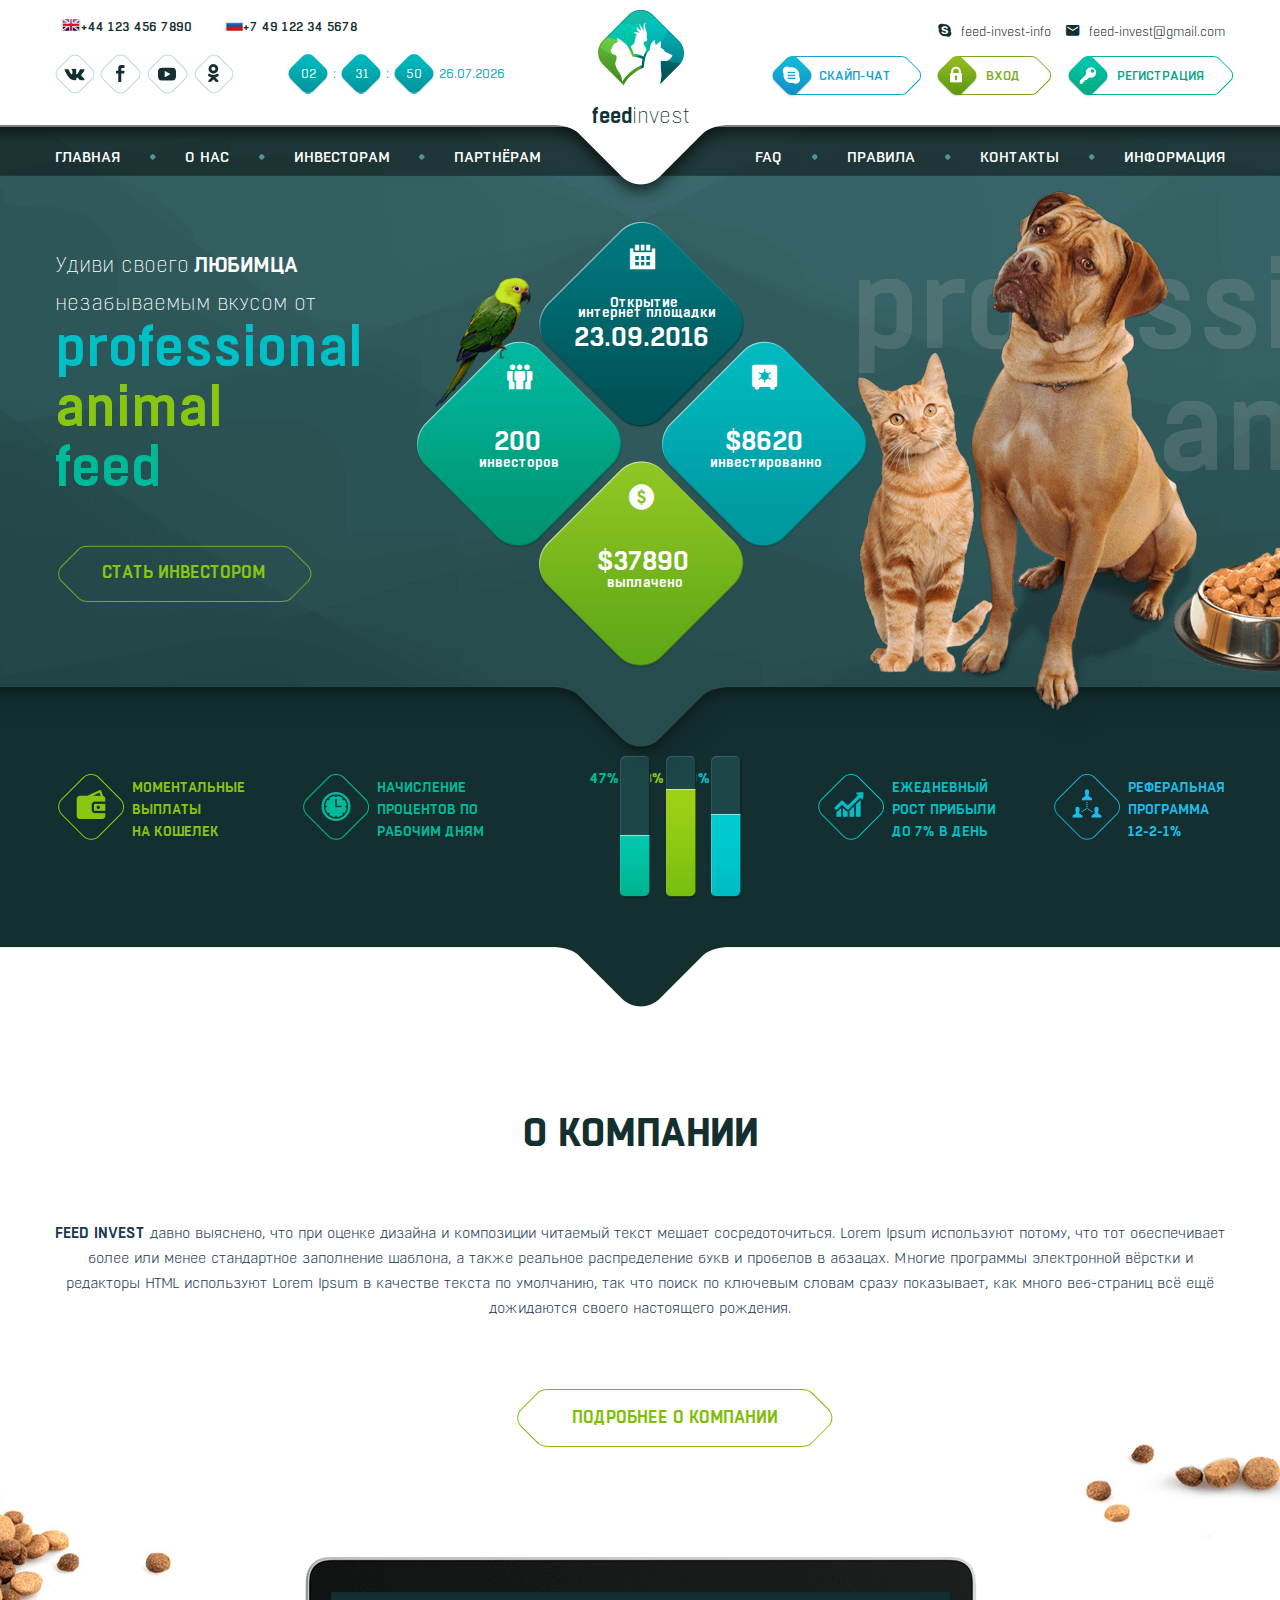
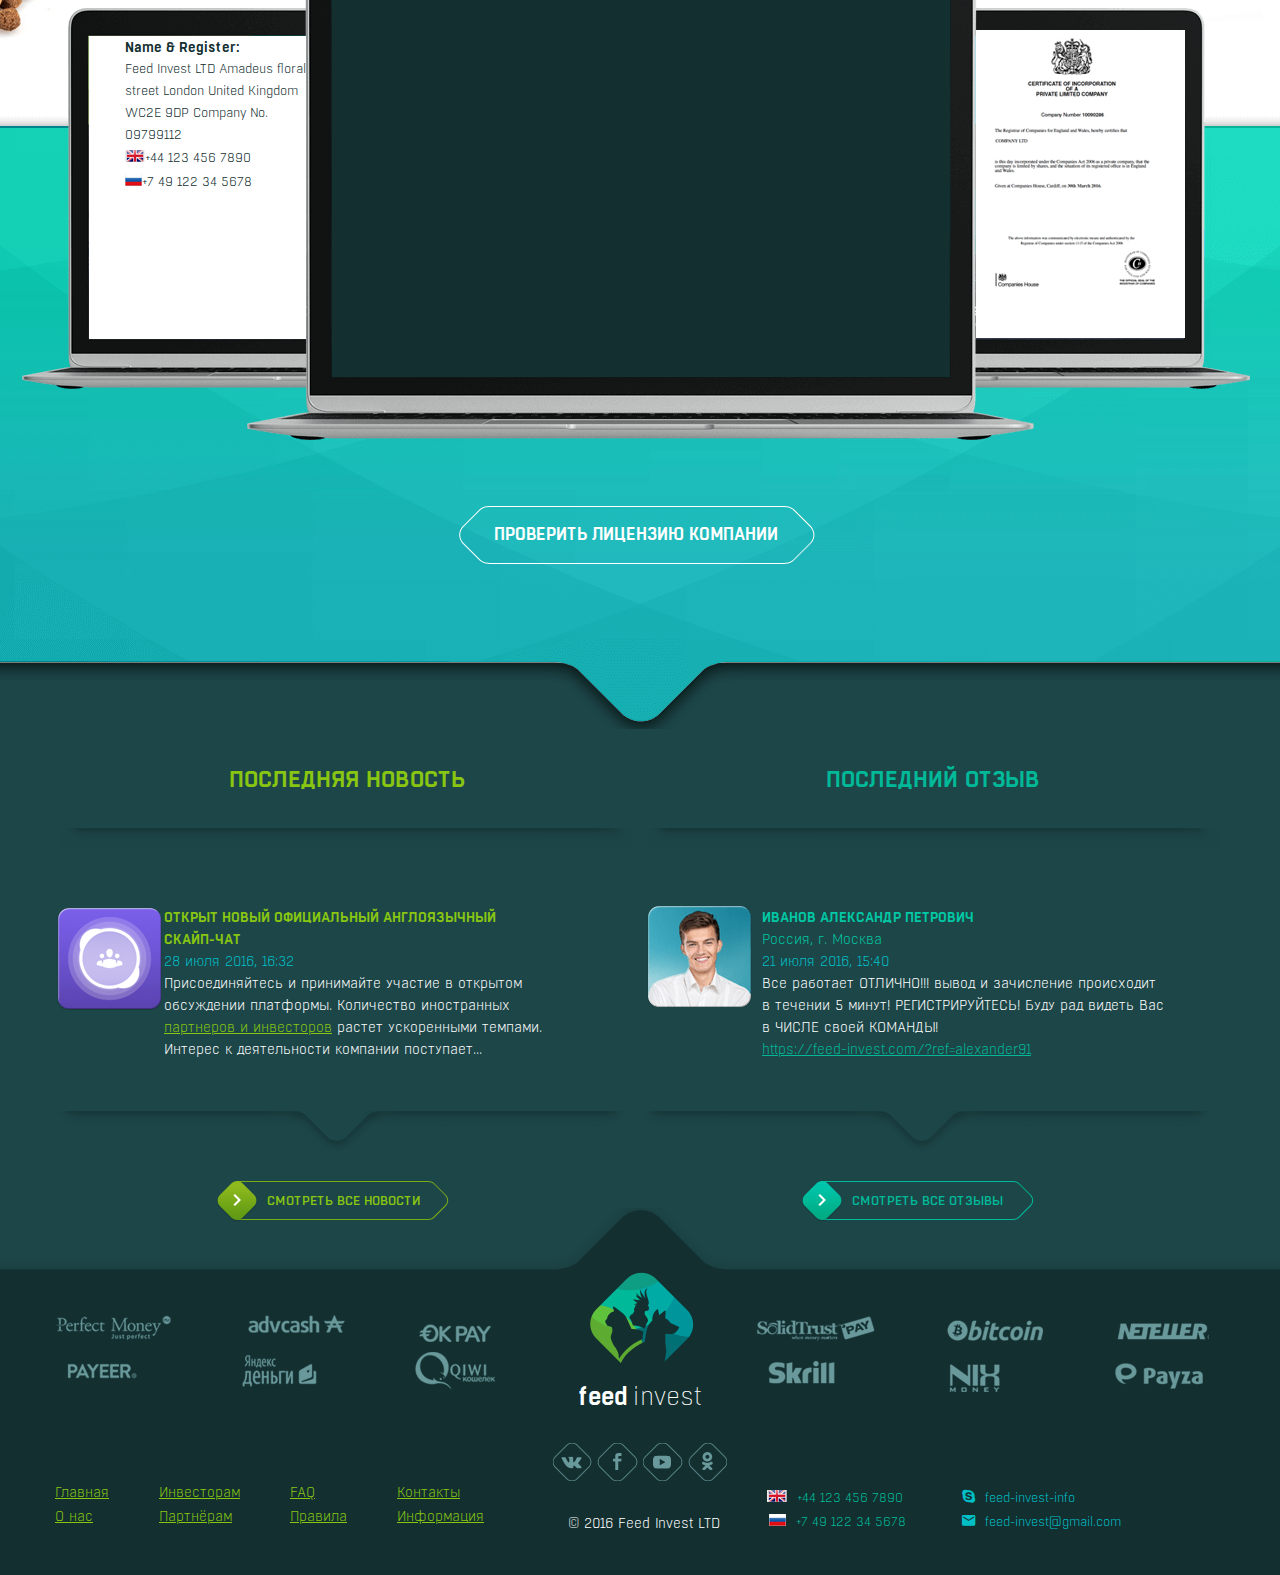
==== commit a3e22a2c: "Edit main.html" ====
--- a/main.html
+++ b/main.html
@@ -55,7 +55,7 @@
                 <div class="logo">
                     <div class="invisLink">
                         <img src="img/jpeg/logo_header_03.jpg" alt="">
-                        <a href="">
+                        <a href="#">
                             Главная
                         </a>
                     </div>
@@ -67,18 +67,18 @@
                 <div class="right">
                     <div class="con">
                         <a href="skype:feed-invest-info"><span class="icon-skype"></span>feed-invest-info</a>
-                        <a href="email:feed-invest@gmail.com"><span class="icon-email"></span>feed-invest@gmail.com</a>
+                        <a href="mailto:feed-invest@gmail.com"><span class="icon-email"></span>feed-invest@gmail.com</a>
                     </div>
 
                     <div class="button">
                         <div class="but1">
-                            <a href=""><img src="img/png/skype_butt.png" alt=""><span class="skyp">СКАЙП-ЧАТ</span></a>
+                            <a href="#"><img src="img/png/skype_butt.png" alt=""><span class="skyp">СКАЙП-ЧАТ</span></a>
                         </div>
                         <div class="but2">
-                            <a href=""><img src="img/png/log_button.png" alt=""><span class="log">ВХОД</span></a>
+                            <a href="#"><img src="img/png/log_button.png" alt=""><span class="log">ВХОД</span></a>
                         </div>
                         <div class="but3">
-                            <a href=""><img src="img/png/reg_butt.png" alt=""><span class="reg">РЕГИСТРАЦИЯ</span></a>
+                            <a href="#"><img src="img/png/reg_butt.png" alt=""><span class="reg">РЕГИСТРАЦИЯ</span></a>
                         </div>
                     </div>
                 </div>
@@ -88,36 +88,36 @@
                 <ul class="menuLeft">
                     <li>
 
-                        <a href="">ГЛАВНАЯ</a>
+                        <a href="#">ГЛАВНАЯ</a>
                     </li>
                     <li>
                         <span class="pseudo"></span>
-                        <a href="">О НАС</a>
+                        <a href="#">О НАС</a>
                     </li>
                     <li>
                         <span class="pseudo"></span>
-                        <a href="">ИНВЕСТОРАМ</a>
+                        <a href="#">ИНВЕСТОРАМ</a>
                     </li>
                     <li>
                         <span class="pseudo"></span>
-                        <a href="">ПАРТНЁРАМ</a>
+                        <a href="#">ПАРТНЁРАМ</a>
                     </li>
                 </ul>
                 <ul class="menuRight">
                     <li>
-                        <a href="">FAQ</a>
+                        <a href="#">FAQ</a>
                     </li>
                     <li>
                         <span class="pseudo"></span>
-                        <a href="">ПРАВИЛА</a>
+                        <a href="#">ПРАВИЛА</a>
                     </li>
                     <li>
                         <span class="pseudo"></span>
-                        <a href="">КОНТАКТЫ</a>
+                        <a href="#">КОНТАКТЫ</a>
                     </li>
                     <li>
                         <span class="pseudo"></span>
-                        <a href="">ИНФОРМАЦИЯ</a>
+                        <a href="#">ИНФОРМАЦИЯ</a>
                     </li>
                 </ul>
                 <div class="clear"></div>
@@ -143,7 +143,7 @@
                             <p>feed</p>
                         </div>
                         <div class="investButt">
-                            <a href=""><img src="img/png/butt.png" alt=""><span>Стать инвестором</span></a>
+                            <a href="#"><img src="img/png/butt.png" alt=""><span>Стать инвестором</span></a>
 
                         </div>
                         <div class="clear"></div>
@@ -203,7 +203,7 @@
                         </div>
                         <div class="infL2">
                             <div class="infIcon">
-                                <img src="img/png/proc1.png" alt=""></span></div>
+                                <img src="img/png/proc1.png" alt=""></div>
                             <div class="infText">
                                 <p class="proc">Начисление
                                 <p class="proc"> процентов по
@@ -274,7 +274,7 @@
                         </p>
                     </div>
                     <div class="button">
-                        <a href=""><img src="img/png/podr_butt.png" alt="">
+                        <a href="#"><img src="img/png/podr_butt.png" alt="">
                             <span>ПОДРОБНЕЕ О КОМПАНИИ</span></a>
                     </div>
                 </div>
@@ -312,7 +312,7 @@
                         <img src="img/jpeg/detail_r.jpg" alt="">
                     </div>
                     <div class="detailButt">
-                        <a href="" class="licens"><img src="img/png/licens_butt.png" alt="">
+                        <a href="#" class="licens"><img src="img/png/licens_butt.png" alt="">
                             <span>ПРОВЕРИТЬ ЛИЦЕНЗИЮ КОМПАНИИ</span></a>
                     </div>
                 </div>
@@ -345,7 +345,7 @@
                                     Количество
                                     иностранных</p>
 
-                                <p class="link"><a href="" class="part">партнеров и инвесторов</a>растет ускоренными
+                                <p class="link"><a href="#" class="part">партнеров и инвесторов</a>растет ускоренными
                                     темпами. Интерес к деятельности компании
                                     поступает...</p>
                                 <img src="img/png/bottom_layer_rev_news.png" alt="">
@@ -353,7 +353,7 @@
 
                         </div>
                         <div class="newsButton">
-                            <a href="" class="watchNew"><img src="img/png/news_butt.png" alt="">СМОТРЕТЬ ВСЕ НОВОСТИ</a>
+                            <a href="#" class="watchNew"><img src="img/png/news_butt.png" alt="">СМОТРЕТЬ ВСЕ НОВОСТИ</a>
                         </div>
                     </div>
                     <div class="reviews">
@@ -383,7 +383,7 @@
                         </div>
 
                         <div class="revButton">
-                            <a href="" class="otz"><img src="img/png/rews_butt.png" alt="">СМОТРЕТЬ ВСЕ ОТЗЫВЫ</a>
+                            <a href="#" class="otz"><img src="img/png/rews_butt.png" alt="">СМОТРЕТЬ ВСЕ ОТЗЫВЫ</a>
                         </div>
                     </div>
                 </div>
@@ -415,40 +415,40 @@
                     <li class="mf1">
                         <ul>
                             <li>
-                                <a href="">Главная</a>
-                            </li>
-                            <li>
-                                <a href="">О нас</a>
+                                <a href="#">Главная</a>
+                            </li>
+                            <li>
+                                <a href="#">О нас</a>
                             </li>
                         </ul>
                     </li>
                     <li class="mf2">
                         <ul>
                             <li>
-                                <a href="">Инвесторам</a>
-                            </li>
-                            <li>
-                                <a href="">Партнёрам</a>
+                                <a href="#">Инвесторам</a>
+                            </li>
+                            <li>
+                                <a href="#">Партнёрам</a>
                             </li>
                         </ul>
                     </li>
                     <li class="mf3">
                         <ul>
                             <li>
-                                <a href="">FAQ</a>
-                            </li>
-                            <li>
-                                <a href="">Правила</a>
+                                <a href="#">FAQ</a>
+                            </li>
+                            <li>
+                                <a href="#">Правила</a>
                             </li>
                         </ul>
                     </li>
                     <li class="mf4">
                         <ul>
                             <li>
-                                <a href="">Контакты</a>
-                            </li>
-                            <li>
-                                <a href="">Информация</a>
+                                <a href="#">Контакты</a>
+                            </li>
+                            <li>
+                                <a href="#">Информация</a>
                             </li>
                         </ul>
                     </li>
@@ -458,7 +458,7 @@
                 <div class="logoFooter">
                     <div class="invisLink">
                         <img src="img/png/logo_footer.png" alt="">
-                        <a href="">
+                        <a href="#">
                             Главная
                         </a>
                     </div>
@@ -468,10 +468,10 @@
                     </p>
                 </div>
                 <div class="socialFooter">
-                    <a href=""><img src="img/png/widg_f_03.png" alt="" class="widgVk"></a>
-                    <a href=""><img src="img/png/widg_f_05.png" alt="" class="widgFb"></a>
-                    <a href=""><img src="img/png/widg_f_07.png" alt="" class="widgTube"></a>
-                    <a href=""><img src="img/png/widg_f_09.png" alt="" class="widgOk"></a>
+                    <a href="#"><img src="img/png/widg_f_03.png" alt="" class="widgVk"></a>
+                    <a href="#"><img src="img/png/widg_f_05.png" alt="" class="widgFb"></a>
+                    <a href="#"><img src="img/png/widg_f_07.png" alt="" class="widgTube"></a>
+                    <a href="#"><img src="img/png/widg_f_09.png" alt="" class="widgOk"></a>
                 </div>
                 <div class="copyright">
                     <span>© 2016 Feed Invest LTD</span>
@@ -500,7 +500,7 @@
                     </div>
                     <div class="widgFooter">
                         <a href="skype:feed-invest-info"><span class="icon-skype"></span>feed-invest-info</a>
-                        <a href="email:feed-invest@gmail.com"><span class="icon-email"></span>feed-invest@gmail.com</a>
+                        <a href="mailto:feed-invest@gmail.com"><span class="icon-email"></span>feed-invest@gmail.com</a>
                     </div>
                 </div>
             </div>
--- a/css/style.css
+++ b/css/style.css
@@ -29,12 +29,11 @@
     width: 1920px;
     height: 206px;
     position: absolute;
-    top: 0px;
+    top: 0;
     left: 50%;
     margin-left: -960px;
     z-index: -1;
-    box-shadow: 0 0 10px rgba(0,0,0,0.5); ;
-}
+   }
 
 header {
     position: relative;
@@ -456,7 +455,7 @@
 }
 
 .content .inv .popug {
-    left: 0px;
+    left: 0;
     right: 65px;
     top: -64px;
     position: absolute;
@@ -733,7 +732,7 @@
     width: 1920px;
     height: 701px;
     position: absolute;
-    top: 0px;
+    top: 0;
     left: 50%;
     margin-left: -960px;
     z-index: -3;
@@ -749,7 +748,7 @@
     width: 1920px;
     height: 772px;
     position: absolute;
-    top: 0px;
+    top: 0;
     left: 50%;
     margin-left: -960px;
     z-index: -3;
@@ -774,8 +773,8 @@
     position: absolute;
     width: 100%;
     height: 100%;
-    top: 0px;
-    left: 0px;
+    top: 0;
+    left: 0;
 }
 
 
@@ -1166,7 +1165,7 @@
 
 footer .footerLeft {
     display: inline-block;
-    width: 0px;
+    width: 0;
 }
 
 footer .footerLeft .partnersLeft {
@@ -1260,7 +1259,7 @@
     width: 200px;
     text-align: center;
     top: -122px;
-    left: 0px;
+    left: 0;
 }
 
 footer .footerCenter .socialFooter {
@@ -1269,7 +1268,7 @@
     right: 0;
     text-align: center;
     top: 135px;
-    left: 0px;
+    left: 0;
 }
 
 footer .footerCenter .copyright {
@@ -1311,7 +1310,7 @@
 }
 
 footer .logoFooter p {
-    margin: -32px 0px 0px 0px;
+    margin: -32px 0 0 0;
 }
 
 footer .logoFooter span:nth-child(2) {
@@ -1448,13 +1447,30 @@
     position: relative;
 }
 
-.content .regLog img {
+.content .regLog img.layerReg {
     width: 1152px;
     height: 477px;
     position: absolute;
     top: 70px;
     z-index: -1;
 }
+
+.content .regLog img.layerLog {
+    width: 577px;
+    height: 60px;
+    position: absolute;
+    top: 165px;
+    z-index: -1;
+}
+
+.content .regLog img.layerPass {
+    width: 577px;
+    height: 60px;
+    position: absolute;
+    top: 260px;
+    z-index: -1;
+}
+
 
 .content .regLog .backImg {
     width: 1920px;
@@ -1481,7 +1497,10 @@
     font-weight: bold;
     text-decoration: none;
     text-transform: uppercase;
-}
+    position: absolute;
+    top: 71px;
+    left: -5px;
+    }
 
 .content .regLog .regMenu a:nth-child(2) {
     font-size: 21px;
@@ -1490,7 +1509,10 @@
     font-weight: bold;
     text-decoration: none;
     text-transform: uppercase;
-}
+    position: absolute;
+    top: 167px;
+    left: -5px;
+    }
 
 .content .regLog .regMenu a:nth-child(3) {
     font-size: 21px;
@@ -1499,6 +1521,14 @@
     font-weight: bold;
     text-decoration: none;
     text-transform: uppercase;
+    position: absolute;
+    top: 262px;
+    left: -5px;
+    }
+
+.content .regLog .regMenu a img{
+    vertical-align: middle;
+    padding-right: 24px;
 }
 
 .content .regLog .reg {
@@ -1519,7 +1549,18 @@
     line-height: 22px;
     color: #ffffff;
     font-weight: 600;
-}
+    text-transform: uppercase;
+}
+
+.content .regLog .reg .registration label.ok {
+    font-size: 13px;
+    line-height: 22px;
+    color: #ffffff;
+    font-weight: 300;
+    text-transform: none;
+    padding-left: 35px;
+    font-family: "Boxed Book";
+   }
 
 .content .regLog .reg .registration label a {
     font-size: 14px;
@@ -1535,6 +1576,7 @@
     line-height: 22px;
     color: #ffffff;
     font-weight: 600;
+    
 }
 
 .content .regLog .reg .registration .form1 {
@@ -1556,47 +1598,98 @@
     border: none;
     border-radius: 13px;
     background-color: #132f30;
-    box-shadow: inset 1px 1px 0px 0px rgba(0,0,0,0.87);
+    box-shadow: inset 1px 1px 0 0 rgba(0,0,0,0.87);
+    color: #ffffff;
+    font-size: 13px;
+    line-height: 22px;
+    font-weight: 600;
+    }
+
+.content .regLog .registration .form2 .checkbox {
+    position: absolute;
+    z-index: -1;
+    opacity: 0;
+}
+
+.content .regLog .registration .form2 .ok .checkbox + label:before {
+    content: '';
+    position: absolute;
+    top: 221px;
+    left: 316px;
+    width: 20px;
+    height: 20px;
+    border-radius: 5px;
+    background: #132f30;
+    box-shadow: inset 1px 1px 0 0 rgba(0,0,0,0.87);
+    transition: .2s;
+}
+
+.content .regLog .registration .form2 .ok .checkbox + label:after {
+    content: '';
+    position: absolute;
+    top: 223px;
+    left: 318px;
+    width: 15px;
+    height: 15px;
+    border-radius: 3px;
+    background: transparent;
+    /*box-shadow: inset 1px 1px 0 0 rgba(0,0,0,0.87);*/
+    transition: .2s;
+}
+
+.content .regLog .registration .form2 .ok .checkbox:checked + label:before {
+    background: #00b998;
+}
+.content .regLog .registration .form2 .ok .checkbox:checked + label:after {
+    left: 0;
+}
+.content .regLog .registration .form2 .ok .checkbox:focus + label:before {
+    box-shadow: inset 1px 1px 0 0 rgba(0,0,0,0.87);
 }
 
 .content .regLog .registrButt {
-    position: relative;
+position: relative;
 }
 
 .content .regLog .registrButt button {
-    background-color: transparent;
-    border: none;
-    width: 232px;
-    height: 44px;
-    z-index: 5;
-    position: absolute;
-    top: 266px;
-    right: 287px;
+background-color: transparent;
+border: none;
+width: 232px;
+height: 44px;
+z-index: 5;
+position: absolute;
+top: 266px;
+right: 287px;
 }
 
 .content .regLog .registrButt span {
-    padding-left: 18px;
-}
+position: absolute;
+top: 10px;
+right: 23px;
+color: #00b998;
+font-size: 13px;
+line-height: 26px;
+font-weight: 600;
+text-transform: uppercase;
+}
+
+
 
 .footer footer .backimg {
-    width: 1920px;
-    height: 368px;
-    position: absolute;
-    top: -99px;
-    left: 50%;
-    margin-left: -960px;
-    z-index: 0;
+width: 1920px;
+height: 368px;
+position: absolute;
+top: -99px;
+left: 50%;
+margin-left: -960px;
+z-index: 0;
 }
 
 .footer footer {
-    position: relative;
-    z-index: 1;
-<<<<<<< HEAD
-    top: 157px;
-    height: 425px;
-=======
-    top: 257px;
-    height: 495px;
->>>>>>> 2eb5ad6155e4fb5a8356a9b306ee8a06b5f7736e
-}
-
+position: relative;
+z-index: 1;
+top: 157px;
+height: 425px;
+
+}
+
